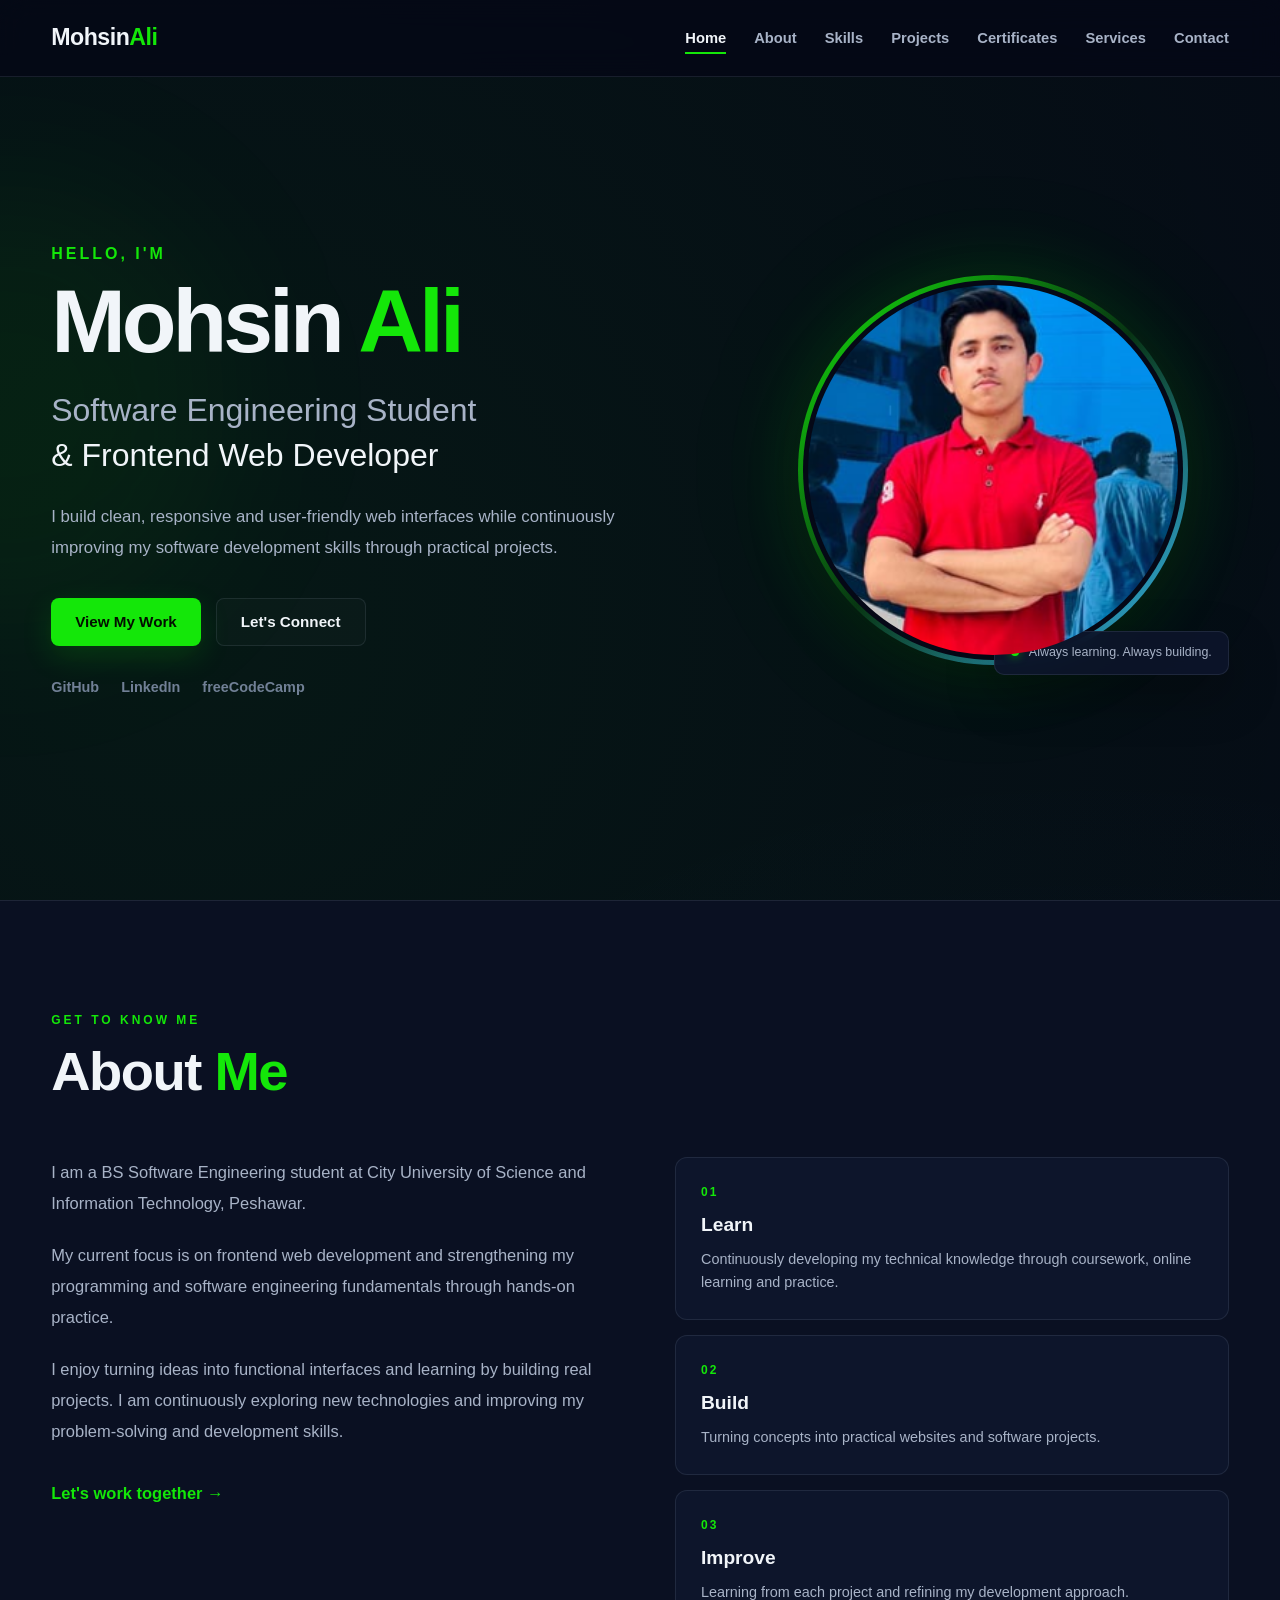
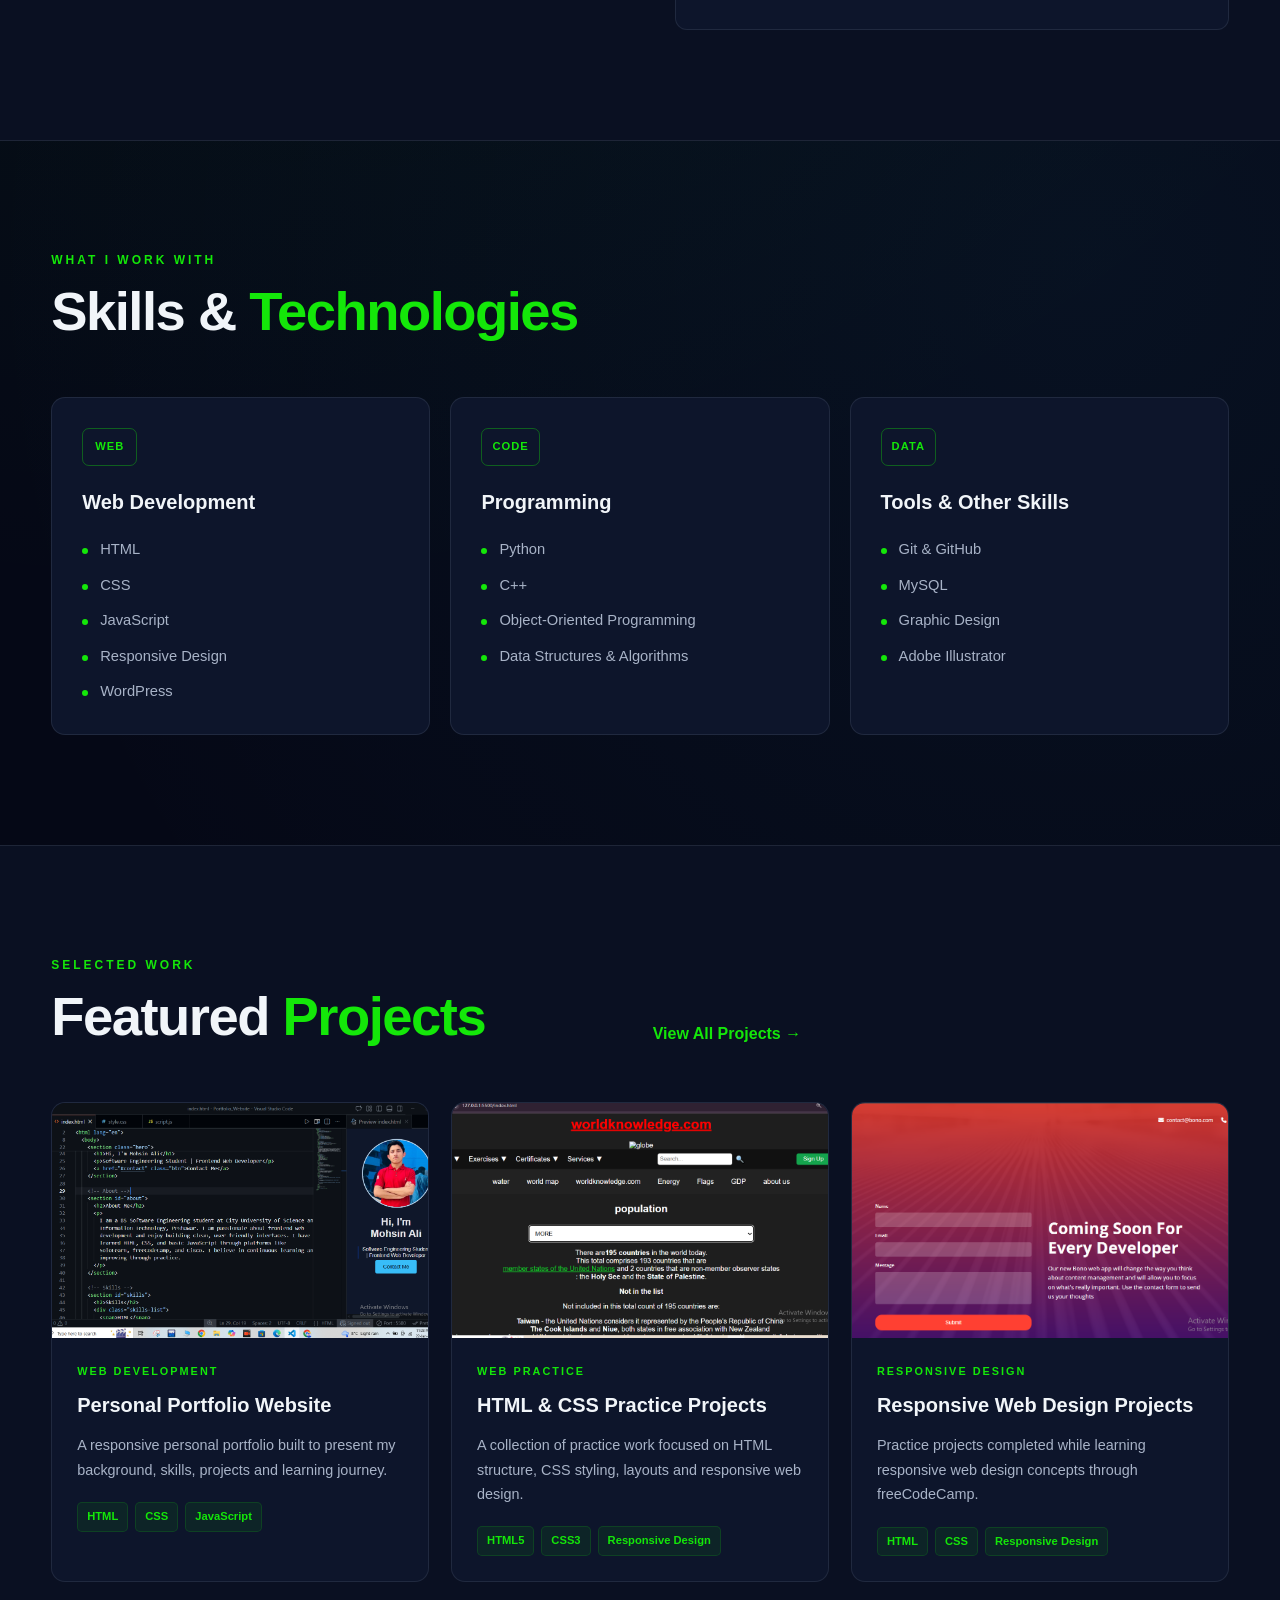
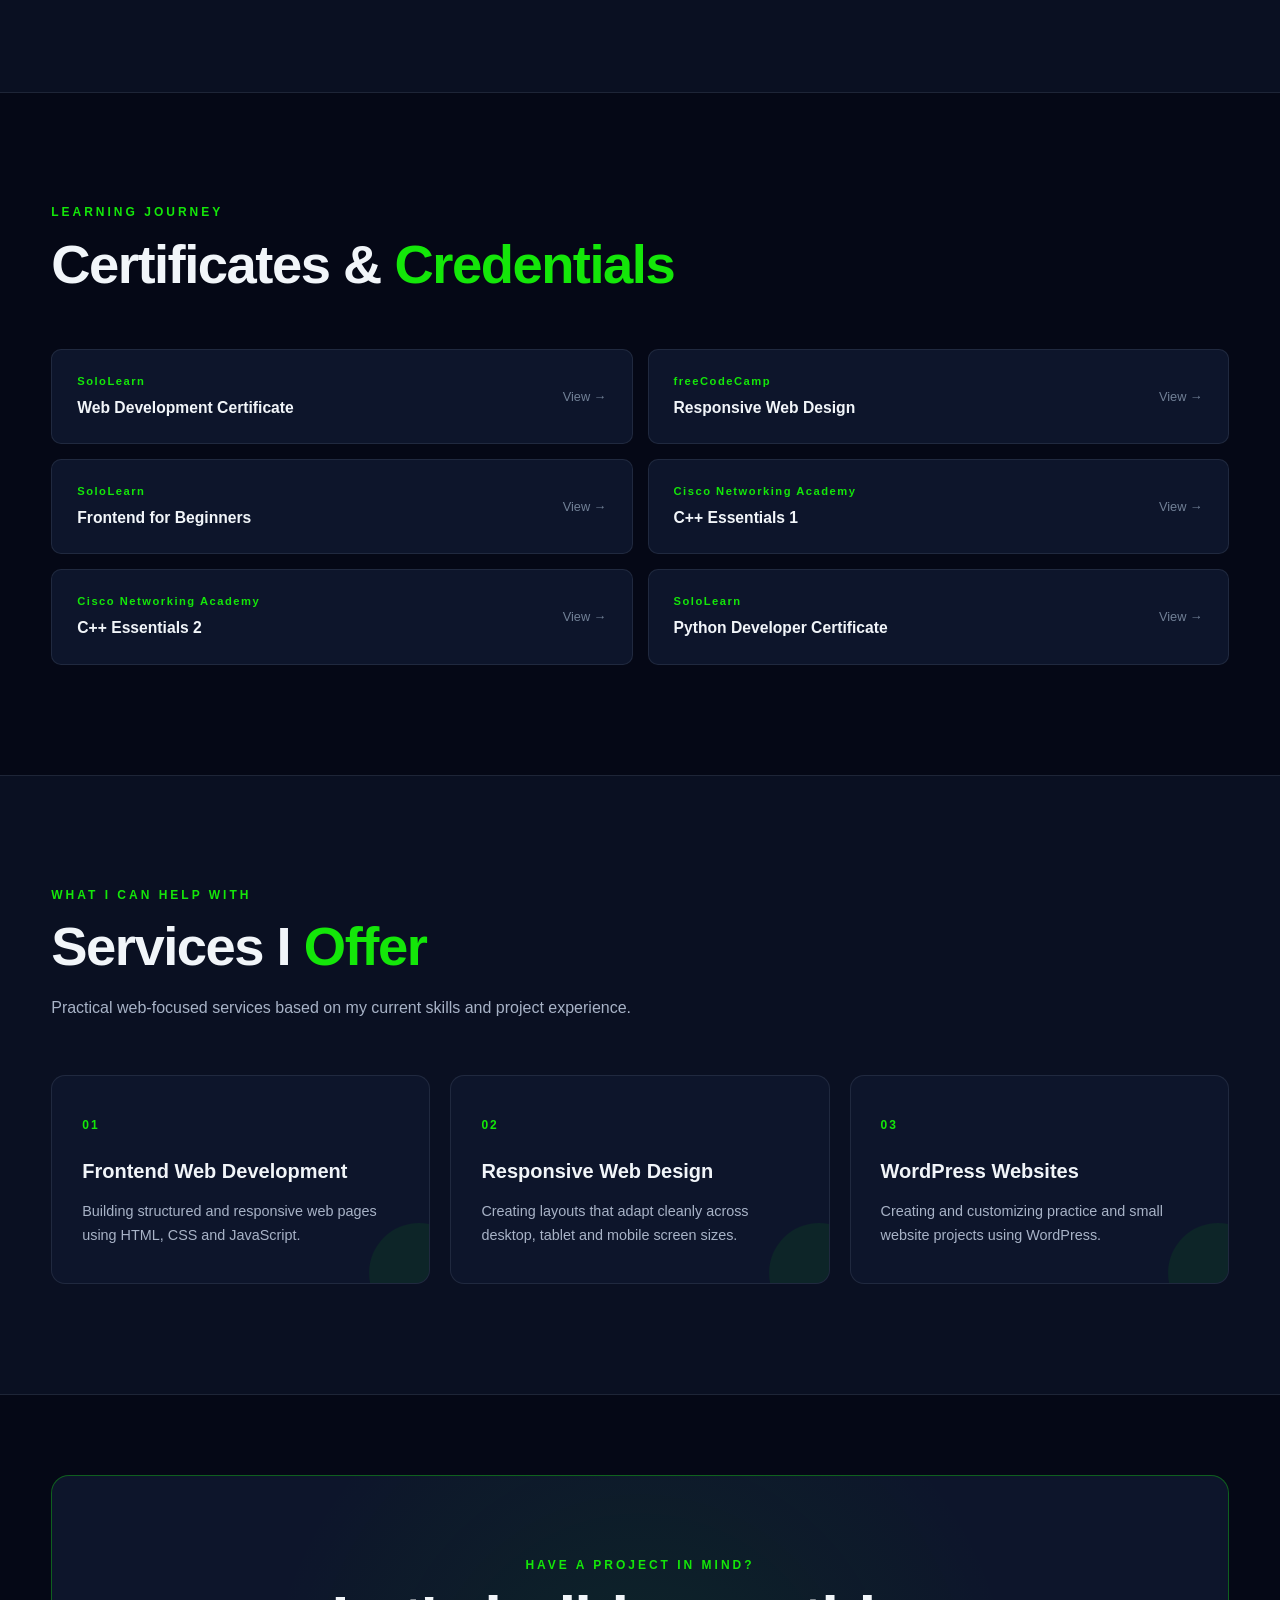
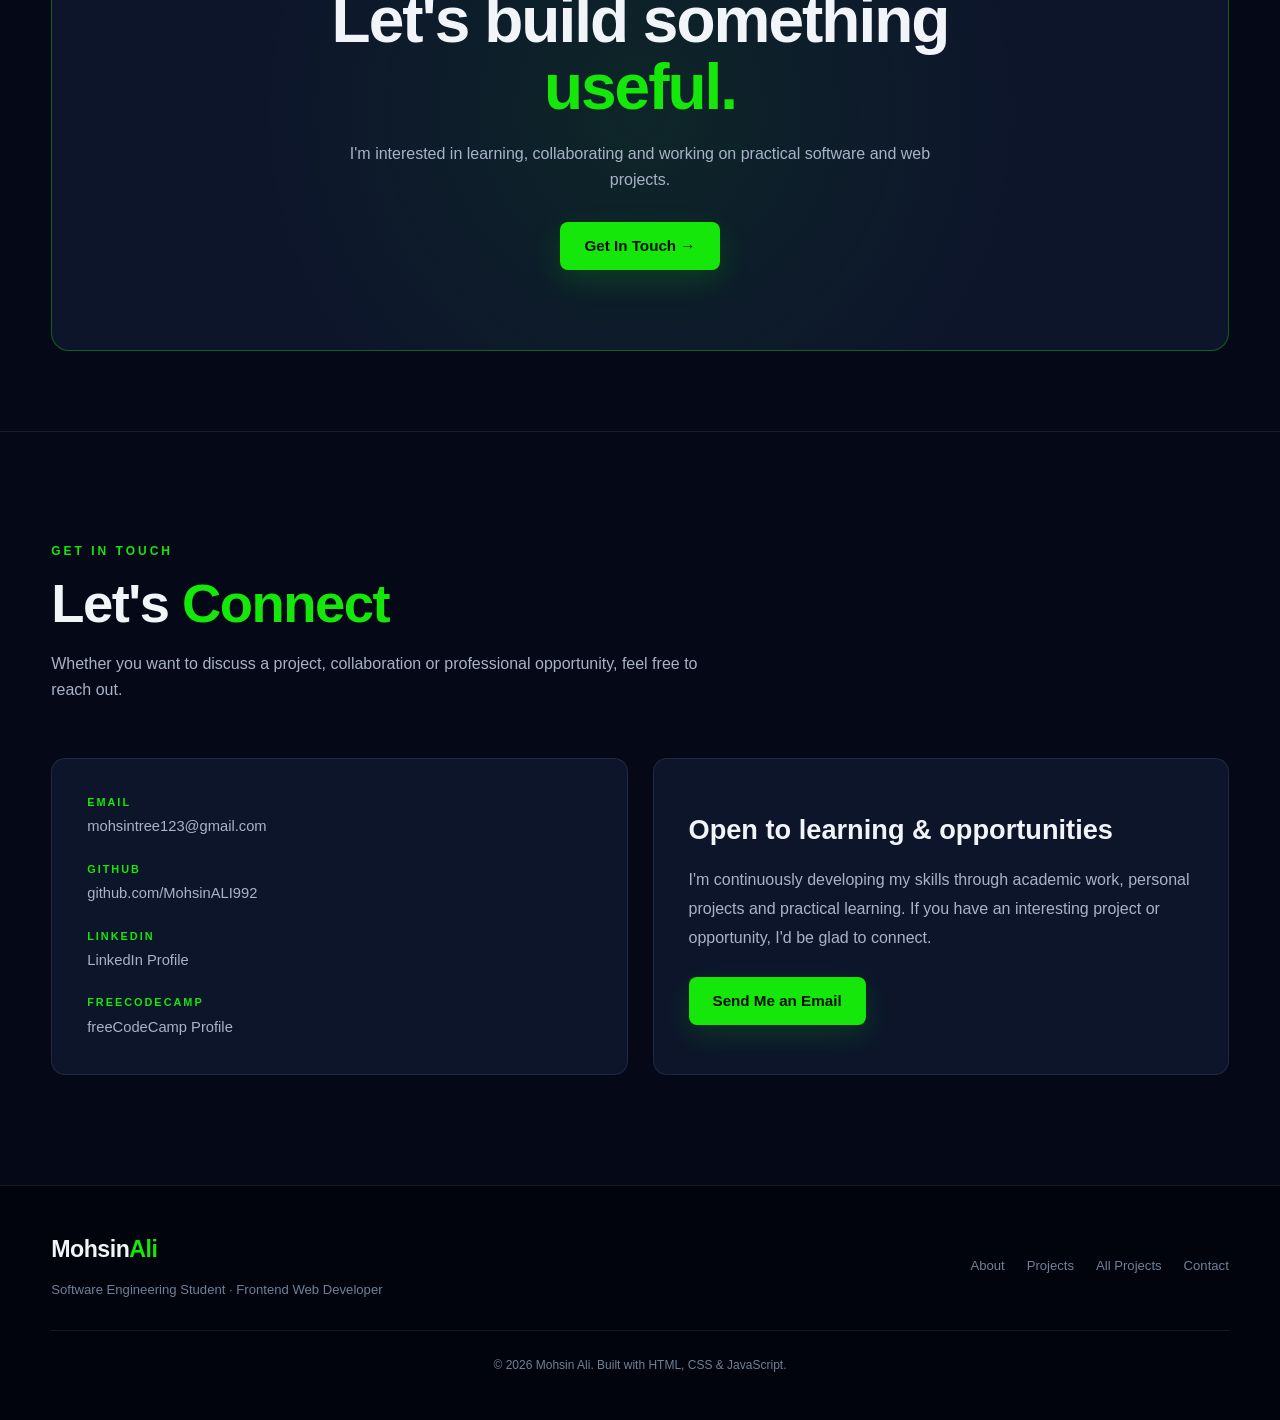
==== index.html @ eceb8b42 "Add initial portfolio website" ====
<!doctype html>
<html lang="en">
  <head>
    <meta charset="UTF-8" />

    <meta name="viewport" content="width=device-width, initial-scale=1.0" />

    <meta
      name="description"
      content="Mohsin Ali — Software Engineering student and frontend web developer building responsive and user-friendly web projects."
    />

    <meta name="author" content="Mohsin Ali" />

    <meta property="og:title" content="Mohsin Ali | Frontend Web Developer" />
    <meta
      property="og:description"
      content="Portfolio of Mohsin Ali, a Software Engineering student and frontend web developer."
    />
    <meta property="og:type" content="website" />

    <title>Mohsin Ali | Frontend Web Developer</title>

    <link rel="stylesheet" href="style.css" />
  </head>

  <body>
    <!-- ================= HEADER ================= -->
    <header class="header">
      <nav class="navbar container">
        <a href="#home" class="logo"> Mohsin<span>Ali</span> </a>

        <button
          class="menu-toggle"
          id="menu-toggle"
          aria-label="Open navigation menu"
          aria-expanded="false"
        >
          <span></span>
          <span></span>
          <span></span>
        </button>

        <ul class="nav-links" id="nav-links">
          <li>
            <a href="#home" class="nav-link active">Home</a>
          </li>

          <li>
            <a href="#about" class="nav-link">About</a>
          </li>

          <li>
            <a href="#skills" class="nav-link">Skills</a>
          </li>

          <li>
            <a href="#projects" class="nav-link">Projects</a>
          </li>

          <li>
            <a href="#certificates" class="nav-link">Certificates</a>
          </li>

          <li>
            <a href="#services" class="nav-link">Services</a>
          </li>

          <li>
            <a href="#contact" class="nav-link">Contact</a>
          </li>
        </ul>
      </nav>
    </header>

    <main>
      <!-- ================= HERO ================= -->
      <section class="hero" id="home">
        <div class="hero-content container">
          <div class="hero-text reveal">
            <p class="hero-intro">Hello, I'm</p>

            <h1>Mohsin <span>Ali</span></h1>

            <h2>
              Software Engineering Student
              <br />
              <span>& Frontend Web Developer</span>
            </h2>

            <p class="hero-description">
              I build clean, responsive and user-friendly web interfaces while
              continuously improving my software development skills through
              practical projects.
            </p>

            <div class="hero-buttons">
              <a href="#projects" class="btn btn-primary"> View My Work </a>

              <a href="#contact" class="btn btn-secondary"> Let's Connect </a>
            </div>

            <div class="hero-socials">
              <a
                href="https://github.com/MohsinALI992"
                target="_blank"
                rel="noopener noreferrer"
                aria-label="GitHub"
              >
                GitHub
              </a>

              <a
                href="https://www.linkedin.com/in/mohsin-ali-bsse992"
                target="_blank"
                rel="noopener noreferrer"
                aria-label="LinkedIn"
              >
                LinkedIn
              </a>

              <a
                href="https://www.freecodecamp.org/mohsin-ali_"
                target="_blank"
                rel="noopener noreferrer"
                aria-label="freeCodeCamp"
              >
                freeCodeCamp
              </a>
            </div>
          </div>

          <div class="hero-image reveal">
            <div class="image-glow"></div>

            <div class="image-wrapper">
              <img src="Mohsin1.PNG" alt="Mohsin Ali" />
            </div>

            <div class="hero-badge">
              <span class="status-dot"></span>
              Always learning. Always building.
            </div>
          </div>
        </div>
      </section>

      <!-- ================= ABOUT ================= -->
      <section class="section about" id="about">
        <div class="container">
          <div class="section-heading reveal">
            <p class="section-label">GET TO KNOW ME</p>

            <h2>About <span>Me</span></h2>
          </div>

          <div class="about-grid">
            <div class="about-text reveal">
              <p>
                I am a BS Software Engineering student at City University of
                Science and Information Technology, Peshawar.
              </p>

              <p>
                My current focus is on frontend web development and
                strengthening my programming and software engineering
                fundamentals through hands-on practice.
              </p>

              <p>
                I enjoy turning ideas into functional interfaces and learning by
                building real projects. I am continuously exploring new
                technologies and improving my problem-solving and development
                skills.
              </p>

              <a href="#contact" class="text-link"> Let's work together → </a>
            </div>

            <div class="about-highlights reveal">
              <div class="highlight-card">
                <span class="highlight-number">01</span>

                <h3>Learn</h3>

                <p>
                  Continuously developing my technical knowledge through
                  coursework, online learning and practice.
                </p>
              </div>

              <div class="highlight-card">
                <span class="highlight-number">02</span>

                <h3>Build</h3>

                <p>
                  Turning concepts into practical websites and software
                  projects.
                </p>
              </div>

              <div class="highlight-card">
                <span class="highlight-number">03</span>

                <h3>Improve</h3>

                <p>
                  Learning from each project and refining my development
                  approach.
                </p>
              </div>
            </div>
          </div>
        </div>
      </section>

      <!-- ================= SKILLS ================= -->
      <section class="section skills-section" id="skills">
        <div class="container">
          <div class="section-heading reveal">
            <p class="section-label">WHAT I WORK WITH</p>

            <h2>Skills & <span>Technologies</span></h2>
          </div>

          <div class="skills-grid">
            <div class="skill-category reveal">
              <div class="skill-icon">WEB</div>

              <h3>Web Development</h3>

              <ul>
                <li>HTML</li>
                <li>CSS</li>
                <li>JavaScript</li>
                <li>Responsive Design</li>
                <li>WordPress</li>
              </ul>
            </div>

            <div class="skill-category reveal">
              <div class="skill-icon">CODE</div>

              <h3>Programming</h3>

              <ul>
                <li>Python</li>
                <li>C++</li>
                <li>Object-Oriented Programming</li>
                <li>Data Structures & Algorithms</li>
              </ul>
            </div>

            <div class="skill-category reveal">
              <div class="skill-icon">DATA</div>

              <h3>Tools & Other Skills</h3>

              <ul>
                <li>Git & GitHub</li>
                <li>MySQL</li>
                <li>Graphic Design</li>
                <li>Adobe Illustrator</li>
              </ul>
            </div>
          </div>
        </div>
      </section>

      <!-- ================= FEATURED PROJECTS ================= -->
      <section class="section projects-section" id="projects">
        <div class="container">
          <div class="section-heading section-heading-row reveal">
            <div>
              <p class="section-label">SELECTED WORK</p>

              <h2>Featured <span>Projects</span></h2>
            </div>

            <a href="projects.html" class="text-link"> View All Projects → </a>
          </div>

          <div class="projects-grid">
            <!-- Project 1 -->
            <article class="project-card reveal">
              <div class="project-image">
                <img src="l.PNG" alt="Personal portfolio website project" />

                <div class="project-overlay">
                  <a
                    href="https://github.com/MohsinALI992"
                    target="_blank"
                    rel="noopener noreferrer"
                  >
                    GitHub →
                  </a>
                </div>
              </div>

              <div class="project-content">
                <p class="project-type">WEB DEVELOPMENT</p>

                <h3>Personal Portfolio Website</h3>

                <p>
                  A responsive personal portfolio built to present my
                  background, skills, projects and learning journey.
                </p>

                <div class="project-tags">
                  <span>HTML</span>
                  <span>CSS</span>
                  <span>JavaScript</span>
                </div>
              </div>
            </article>

            <!-- Project 2 -->
            <article class="project-card reveal">
              <div class="project-image">
                <img src="23.PNG" alt="HTML and CSS practice projects" />

                <div class="project-overlay">
                  <a
                    href="https://github.com/MohsinALI992"
                    target="_blank"
                    rel="noopener noreferrer"
                  >
                    GitHub →
                  </a>
                </div>
              </div>

              <div class="project-content">
                <p class="project-type">WEB PRACTICE</p>

                <h3>HTML & CSS Practice Projects</h3>

                <p>
                  A collection of practice work focused on HTML structure, CSS
                  styling, layouts and responsive web design.
                </p>

                <div class="project-tags">
                  <span>HTML5</span>
                  <span>CSS3</span>
                  <span>Responsive Design</span>
                </div>
              </div>
            </article>

            <!-- Project 3 -->
            <article class="project-card reveal">
              <div class="project-image">
                <img
                  src="b.PNG"
                  alt="freeCodeCamp responsive web design projects"
                />

                <div class="project-overlay">
                  <a
                    href="https://www.freecodecamp.org/mohsin-ali_"
                    target="_blank"
                    rel="noopener noreferrer"
                  >
                    View Work →
                  </a>
                </div>
              </div>

              <div class="project-content">
                <p class="project-type">RESPONSIVE DESIGN</p>

                <h3>Responsive Web Design Projects</h3>

                <p>
                  Practice projects completed while learning responsive web
                  design concepts through freeCodeCamp.
                </p>

                <div class="project-tags">
                  <span>HTML</span>
                  <span>CSS</span>
                  <span>Responsive Design</span>
                </div>
              </div>
            </article>
          </div>
        </div>
      </section>

      <!-- ================= CERTIFICATES ================= -->
      <section class="section certificates-section" id="certificates">
        <div class="container">
          <div class="section-heading reveal">
            <p class="section-label">LEARNING JOURNEY</p>

            <h2>Certificates & <span>Credentials</span></h2>
          </div>

          <div class="certificates-list">
            <a
              href="https://www.sololearn.com/en/certificates/CC-GUPILFRX"
              target="_blank"
              rel="noopener noreferrer"
              class="certificate-item reveal"
            >
              <div>
                <p class="certificate-provider">SoloLearn</p>
                <h3>Web Development Certificate</h3>
              </div>

              <span>View →</span>
            </a>

            <a
              href="https://www.freecodecamp.org/mohsin-ali_"
              target="_blank"
              rel="noopener noreferrer"
              class="certificate-item reveal"
            >
              <div>
                <p class="certificate-provider">freeCodeCamp</p>
                <h3>Responsive Web Design</h3>
              </div>

              <span>View →</span>
            </a>

            <a
              href="https://www.sololearn.com/en/certificates/CC-XNM1MR4G"
              target="_blank"
              rel="noopener noreferrer"
              class="certificate-item reveal"
            >
              <div>
                <p class="certificate-provider">SoloLearn</p>
                <h3>Frontend for Beginners</h3>
              </div>

              <span>View →</span>
            </a>

            <a
              href="https://www.credly.com/badges/0090bda0-0264-4a94-aeba-3207eb469e1b/linked_in_profile"
              target="_blank"
              rel="noopener noreferrer"
              class="certificate-item reveal"
            >
              <div>
                <p class="certificate-provider">Cisco Networking Academy</p>
                <h3>C++ Essentials 1</h3>
              </div>

              <span>View →</span>
            </a>

            <a
              href="https://www.credly.com/badges/57dc4c00-6bf9-4573-889b-03a4f4737413/linked_in_profile"
              target="_blank"
              rel="noopener noreferrer"
              class="certificate-item reveal"
            >
              <div>
                <p class="certificate-provider">Cisco Networking Academy</p>
                <h3>C++ Essentials 2</h3>
              </div>

              <span>View →</span>
            </a>

            <a
              href="https://www.sololearn.com/certificates/CC-1NZSXS5G"
              target="_blank"
              rel="noopener noreferrer"
              class="certificate-item reveal"
            >
              <div>
                <p class="certificate-provider">SoloLearn</p>
                <h3>Python Developer Certificate</h3>
              </div>

              <span>View →</span>
            </a>
          </div>
        </div>
      </section>

      <!-- ================= SERVICES ================= -->
      <section class="section services-section" id="services">
        <div class="container">
          <div class="section-heading reveal">
            <p class="section-label">WHAT I CAN HELP WITH</p>

            <h2>Services I <span>Offer</span></h2>

            <p class="section-subtitle">
              Practical web-focused services based on my current skills and
              project experience.
            </p>
          </div>

          <div class="services-grid">
            <div class="service-card reveal">
              <span class="service-number">01</span>

              <h3>Frontend Web Development</h3>

              <p>
                Building structured and responsive web pages using HTML, CSS and
                JavaScript.
              </p>
            </div>

            <div class="service-card reveal">
              <span class="service-number">02</span>

              <h3>Responsive Web Design</h3>

              <p>
                Creating layouts that adapt cleanly across desktop, tablet and
                mobile screen sizes.
              </p>
            </div>

            <div class="service-card reveal">
              <span class="service-number">03</span>

              <h3>WordPress Websites</h3>

              <p>
                Creating and customizing practice and small website projects
                using WordPress.
              </p>
            </div>
          </div>
        </div>
      </section>

      <!-- ================= CTA ================= -->
      <section class="cta-section">
        <div class="container">
          <div class="cta-box reveal">
            <p class="section-label">HAVE A PROJECT IN MIND?</p>

            <h2>
              Let's build something
              <span>useful.</span>
            </h2>

            <p>
              I'm interested in learning, collaborating and working on practical
              software and web projects.
            </p>

            <a href="#contact" class="btn btn-primary"> Get In Touch → </a>
          </div>
        </div>
      </section>

      <!-- ================= CONTACT ================= -->
      <section class="section contact-section" id="contact">
        <div class="container">
          <div class="section-heading reveal">
            <p class="section-label">GET IN TOUCH</p>

            <h2>Let's <span>Connect</span></h2>

            <p class="section-subtitle">
              Whether you want to discuss a project, collaboration or
              professional opportunity, feel free to reach out.
            </p>
          </div>

          <div class="contact-grid">
            <div class="contact-info reveal">
              <div class="contact-item">
                <span class="contact-label">EMAIL</span>

                <a href="mailto:mohsintree123@gmail.com">
                  mohsintree123@gmail.com
                </a>
              </div>

              <div class="contact-item">
                <span class="contact-label">GITHUB</span>

                <a
                  href="https://github.com/MohsinALI992"
                  target="_blank"
                  rel="noopener noreferrer"
                >
                  github.com/MohsinALI992
                </a>
              </div>

              <div class="contact-item">
                <span class="contact-label">LINKEDIN</span>

                <a
                  href="https://www.linkedin.com/in/mohsin-ali-bsse992"
                  target="_blank"
                  rel="noopener noreferrer"
                >
                  LinkedIn Profile
                </a>
              </div>

              <div class="contact-item">
                <span class="contact-label">FREECODECAMP</span>

                <a
                  href="https://www.freecodecamp.org/mohsin-ali_"
                  target="_blank"
                  rel="noopener noreferrer"
                >
                  freeCodeCamp Profile
                </a>
              </div>
            </div>

            <div class="contact-message reveal">
              <h3>Open to learning & opportunities</h3>

              <p>
                I'm continuously developing my skills through academic work,
                personal projects and practical learning. If you have an
                interesting project or opportunity, I'd be glad to connect.
              </p>

              <a
                href="https://mail.google.com/mail/?view=cm&fs=1&to=mohsintree123@gmail.com"
                target="_blank"
                rel="noopener noreferrer"
                class="btn btn-primary"
              >
                Send Me an Email
              </a>
            </div>
          </div>
        </div>
      </section>
    </main>

    <!-- ================= FOOTER ================= -->
    <footer class="footer">
      <div class="container footer-content">
        <div>
          <a href="#home" class="logo"> Mohsin<span>Ali</span> </a>

          <p>Software Engineering Student · Frontend Web Developer</p>
        </div>

        <div class="footer-links">
          <a href="#about">About</a>
          <a href="#projects">Projects</a>
          <a href="projects.html">All Projects</a>
          <a href="#contact">Contact</a>
        </div>

        <p class="copyright">
          © 2026 Mohsin Ali. Built with HTML, CSS & JavaScript.
        </p>
      </div>
    </footer>

    <script src="script.js"></script>
  </body>
</html>
---- style.css ----
/* =========================================================
   MOHSIN ALI PORTFOLIO
   Main Stylesheet
   ========================================================= */


/* =========================================================
   1. ROOT VARIABLES
   ========================================================= */

:root {
  --bg-main: #050816;
  --bg-secondary: #0a1022;
  --bg-card: #0d152b;
  --bg-card-light: #111c36;

  --text-main: #f1f5f9;
  --text-secondary: #a8b3c7;
  --text-muted: #718096;

  --accent: #14e709;
  --accent-light: #5cff52;
  --accent-dark: #0ca604;

  --blue: #38bdf8;

  --border: rgba(148, 163, 184, 0.14);
  --border-accent: rgba(20, 231, 9, 0.35);

  --shadow: 0 20px 50px rgba(0, 0, 0, 0.3);
  --shadow-accent: 0 15px 45px rgba(20, 231, 9, 0.12);

  --max-width: 1180px;

  --transition: 0.3s ease;
}


/* =========================================================
   2. RESET
   ========================================================= */

* {
  margin: 0;
  padding: 0;
  box-sizing: border-box;
}


html {
  scroll-behavior: smooth;
  scroll-padding-top: 90px;
}


body {
  font-family: Arial, Helvetica, sans-serif;
  background:
    radial-gradient(
      circle at 15% 10%,
      rgba(20, 231, 9, 0.07),
      transparent 28%
    ),
    radial-gradient(
      circle at 85% 30%,
      rgba(56, 189, 248, 0.05),
      transparent 25%
    ),
    var(--bg-main);

  color: var(--text-main);
  line-height: 1.6;
  overflow-x: hidden;
}


img {
  max-width: 100%;
  display: block;
}


a {
  color: inherit;
  text-decoration: none;
}


ul {
  list-style: none;
}


button {
  font: inherit;
}


/* =========================================================
   3. REUSABLE CONTAINER
   ========================================================= */

.container {
  width: min(92%, var(--max-width));
  margin-inline: auto;
}


/* =========================================================
   4. HEADER / NAVBAR
   ========================================================= */

.header {
  position: fixed;
  top: 0;
  left: 0;
  width: 100%;
  z-index: 1000;

  background: rgba(5, 8, 22, 0.82);
  backdrop-filter: blur(15px);

  border-bottom: 1px solid var(--border);
}


.navbar {
  min-height: 76px;

  display: flex;
  align-items: center;
  justify-content: space-between;
}


.logo {
  font-size: 1.45rem;
  font-weight: 800;
  letter-spacing: -0.5px;
}


.logo span {
  color: var(--accent);
}


.nav-links {
  display: flex;
  align-items: center;
  gap: 28px;
}


.nav-link {
  position: relative;

  color: var(--text-secondary);
  font-size: 0.92rem;
  font-weight: 600;

  transition: color var(--transition);
}


.nav-link::after {
  content: "";

  position: absolute;
  left: 0;
  bottom: -8px;

  width: 0;
  height: 2px;

  background: var(--accent);

  transition: width var(--transition);
}


.nav-link:hover,
.nav-link.active {
  color: var(--text-main);
}


.nav-link:hover::after,
.nav-link.active::after {
  width: 100%;
}


/* Mobile menu button */

.menu-toggle {
  display: none;

  width: 42px;
  height: 42px;

  background: transparent;
  border: 1px solid var(--border);
  border-radius: 8px;

  cursor: pointer;

  flex-direction: column;
  justify-content: center;
  align-items: center;
  gap: 5px;
}


.menu-toggle span {
  display: block;

  width: 20px;
  height: 2px;

  background: var(--text-main);

  transition: var(--transition);
}


/* =========================================================
   5. HERO
   ========================================================= */

.hero {
  min-height: 100vh;

  display: flex;
  align-items: center;

  padding: 130px 0 90px;

  position: relative;
}


.hero::before {
  content: "";

  position: absolute;

  width: 450px;
  height: 450px;

  left: -220px;
  top: 20%;

  background: rgba(20, 231, 9, 0.06);

  filter: blur(80px);

  border-radius: 50%;

  pointer-events: none;
}


.hero-content {
  display: grid;

  grid-template-columns: 1.15fr 0.85fr;

  align-items: center;

  gap: 70px;
}


.hero-intro {
  color: var(--accent);

  font-size: 1rem;
  font-weight: 700;

  text-transform: uppercase;

  letter-spacing: 3px;

  margin-bottom: 12px;
}


.hero h1 {
  font-size: clamp(3.2rem, 7vw, 6rem);

  line-height: 0.95;

  letter-spacing: -4px;

  margin-bottom: 24px;
}


.hero h1 span {
  color: var(--accent);
}


.hero h2 {
  font-size: clamp(1.3rem, 2.5vw, 2rem);

  line-height: 1.4;

  color: var(--text-secondary);

  font-weight: 500;

  margin-bottom: 25px;
}


.hero h2 span {
  color: var(--text-main);
}


.hero-description {
  max-width: 620px;

  color: var(--text-secondary);

  font-size: 1.05rem;

  line-height: 1.8;

  margin-bottom: 35px;
}


/* Hero buttons */

.hero-buttons {
  display: flex;

  gap: 15px;

  flex-wrap: wrap;

  margin-bottom: 30px;
}


.btn {
  display: inline-flex;

  align-items: center;
  justify-content: center;

  min-height: 48px;

  padding: 0 24px;

  border-radius: 8px;

  font-size: 0.95rem;

  font-weight: 700;

  transition:
    transform var(--transition),
    background var(--transition),
    border-color var(--transition),
    color var(--transition),
    box-shadow var(--transition);
}


.btn:hover {
  transform: translateY(-3px);
}


.btn-primary {
  background: var(--accent);

  color: #031000;

  box-shadow: 0 10px 30px rgba(20, 231, 9, 0.16);
}


.btn-primary:hover {
  background: var(--accent-light);

  box-shadow: 0 15px 40px rgba(20, 231, 9, 0.25);
}


.btn-secondary {
  border: 1px solid var(--border);

  color: var(--text-main);

  background: rgba(255, 255, 255, 0.02);
}


.btn-secondary:hover {
  border-color: var(--border-accent);

  color: var(--accent);
}


/* Hero social links */

.hero-socials {
  display: flex;

  gap: 22px;

  flex-wrap: wrap;
}


.hero-socials a {
  color: var(--text-muted);

  font-size: 0.9rem;
  font-weight: 600;

  transition: color var(--transition);
}


.hero-socials a:hover {
  color: var(--accent);
}


/* Hero image */

.hero-image {
  position: relative;

  display: flex;

  align-items: center;
  justify-content: center;

  min-height: 500px;
}


.image-wrapper {
  position: relative;

  width: min(390px, 80vw);
  aspect-ratio: 1;

  border-radius: 50%;

  padding: 10px;

  background:
    linear-gradient(
      135deg,
      var(--accent),
      rgba(20, 231, 9, 0.15),
      var(--blue)
    );

  box-shadow:
    0 0 80px rgba(20, 231, 9, 0.12),
    var(--shadow);
}


.image-wrapper::before {
  content: "";

  position: absolute;

  inset: 5px;

  border-radius: 50%;

  background: var(--bg-main);

  z-index: 0;
}


.image-wrapper img {
  position: relative;

  z-index: 1;

  width: 100%;
  height: 100%;

  object-fit: cover;

  border-radius: 50%;
}


.image-glow {
  position: absolute;

  width: 340px;
  height: 340px;

  border-radius: 50%;

  background: rgba(20, 231, 9, 0.1);

  filter: blur(70px);

  z-index: -1;
}


.hero-badge {
  position: absolute;

  right: 0;
  bottom: 45px;

  padding: 11px 16px;

  background: rgba(13, 21, 43, 0.9);

  border: 1px solid var(--border);

  border-radius: 10px;

  color: var(--text-secondary);

  font-size: 0.78rem;

  backdrop-filter: blur(10px);

  box-shadow: var(--shadow);
}


.status-dot {
  display: inline-block;

  width: 8px;
  height: 8px;

  margin-right: 7px;

  background: var(--accent);

  border-radius: 50%;

  box-shadow: 0 0 10px rgba(20, 231, 9, 0.7);
}


/* =========================================================
   6. GENERAL SECTIONS
   ========================================================= */

.section {
  padding: 110px 0;
}


.section-heading {
  max-width: 750px;

  margin-bottom: 55px;
}


.section-heading-row {
  display: flex;

  align-items: end;

  justify-content: space-between;

  gap: 30px;
}


.section-label {
  color: var(--accent);

  font-size: 0.75rem;

  font-weight: 800;

  letter-spacing: 3px;

  margin-bottom: 12px;
}


.section-heading h2 {
  font-size: clamp(2.2rem, 5vw, 3.4rem);

  line-height: 1.1;

  letter-spacing: -1.5px;
}


.section-heading h2 span {
  color: var(--accent);
}


.section-subtitle {
  color: var(--text-secondary);

  margin-top: 18px;

  max-width: 650px;
}


/* =========================================================
   7. ABOUT
   ========================================================= */

.about {
  background: var(--bg-secondary);

  border-top: 1px solid var(--border);
  border-bottom: 1px solid var(--border);
}


.about-grid {
  display: grid;

  grid-template-columns: 1fr 1fr;

  gap: 70px;

  align-items: start;
}


.about-text {
  color: var(--text-secondary);

  font-size: 1.03rem;

  line-height: 1.9;
}


.about-text p {
  margin-bottom: 20px;
}


.text-link {
  display: inline-block;

  color: var(--accent);

  font-weight: 700;

  margin-top: 10px;

  transition:
    color var(--transition),
    transform var(--transition);
}


.text-link:hover {
  color: var(--accent-light);

  transform: translateX(5px);
}


.about-highlights {
  display: grid;

  grid-template-columns: 1fr;

  gap: 15px;
}


.highlight-card {
  padding: 25px;

  background: var(--bg-card);

  border: 1px solid var(--border);

  border-radius: 12px;

  transition:
    transform var(--transition),
    border-color var(--transition),
    box-shadow var(--transition);
}


.highlight-card:hover {
  transform: translateY(-5px);

  border-color: var(--border-accent);

  box-shadow: var(--shadow-accent);
}


.highlight-number {
  display: block;

  color: var(--accent);

  font-size: 0.75rem;

  font-weight: 800;

  letter-spacing: 2px;

  margin-bottom: 8px;
}


.highlight-card h3 {
  font-size: 1.2rem;

  margin-bottom: 7px;
}


.highlight-card p {
  color: var(--text-secondary);

  font-size: 0.9rem;
}


/* =========================================================
   8. SKILLS
   ========================================================= */

.skills-grid {
  display: grid;

  grid-template-columns: repeat(3, 1fr);

  gap: 20px;
}


.skill-category {
  padding: 30px;

  background: var(--bg-card);

  border: 1px solid var(--border);

  border-radius: 14px;

  transition:
    transform var(--transition),
    border-color var(--transition),
    box-shadow var(--transition);
}


.skill-category:hover {
  transform: translateY(-7px);

  border-color: var(--border-accent);

  box-shadow: var(--shadow-accent);
}


.skill-icon {
  display: inline-flex;

  align-items: center;
  justify-content: center;

  min-width: 55px;
  height: 38px;

  padding: 0 10px;

  border: 1px solid var(--border-accent);

  border-radius: 7px;

  color: var(--accent);

  font-size: 0.7rem;

  font-weight: 800;

  letter-spacing: 1px;

  margin-bottom: 20px;
}


.skill-category h3 {
  font-size: 1.25rem;

  margin-bottom: 20px;
}


.skill-category ul {
  display: flex;

  flex-direction: column;

  gap: 12px;
}


.skill-category li {
  color: var(--text-secondary);

  font-size: 0.92rem;

  padding-left: 18px;

  position: relative;
}


.skill-category li::before {
  content: "";

  position: absolute;

  left: 0;
  top: 10px;

  width: 6px;
  height: 6px;

  background: var(--accent);

  border-radius: 50%;
}


/* =========================================================
   9. PROJECTS
   ========================================================= */

.projects-section {
  background: var(--bg-secondary);

  border-top: 1px solid var(--border);
  border-bottom: 1px solid var(--border);
}


.projects-grid {
  display: grid;

  grid-template-columns: repeat(3, 1fr);

  gap: 22px;
}


.project-card {
  overflow: hidden;

  background: var(--bg-card);

  border: 1px solid var(--border);

  border-radius: 14px;

  transition:
    transform var(--transition),
    border-color var(--transition),
    box-shadow var(--transition);
}


.project-card:hover {
  transform: translateY(-8px);

  border-color: var(--border-accent);

  box-shadow: var(--shadow-accent);
}


.project-image {
  position: relative;

  overflow: hidden;

  aspect-ratio: 16 / 10;

  background: var(--bg-card-light);
}


.project-image img {
  width: 100%;
  height: 100%;

  object-fit: cover;

  transition: transform 0.5s ease;
}


.project-card:hover .project-image img {
  transform: scale(1.05);
}


.project-overlay {
  position: absolute;

  inset: 0;

  display: flex;

  align-items: center;
  justify-content: center;

  background: rgba(5, 8, 22, 0.75);

  opacity: 0;

  transition: opacity var(--transition);
}


.project-card:hover .project-overlay {
  opacity: 1;
}


.project-overlay a {
  padding: 10px 17px;

  border: 1px solid var(--accent);

  border-radius: 7px;

  color: var(--accent);

  font-size: 0.85rem;

  font-weight: 700;
}


.project-content {
  padding: 25px;
}


.project-type {
  color: var(--accent);

  font-size: 0.68rem;

  font-weight: 800;

  letter-spacing: 2px;

  margin-bottom: 9px;
}


.project-content h3 {
  font-size: 1.25rem;

  margin-bottom: 12px;
}


.project-content > p:not(.project-type) {
  color: var(--text-secondary);

  font-size: 0.9rem;

  line-height: 1.7;

  margin-bottom: 20px;
}


.project-tags {
  display: flex;

  flex-wrap: wrap;

  gap: 7px;
}


.project-tags span {
  padding: 5px 9px;

  background: rgba(20, 231, 9, 0.07);

  border: 1px solid rgba(20, 231, 9, 0.15);

  border-radius: 5px;

  color: var(--accent);

  font-size: 0.7rem;

  font-weight: 700;
}


/* =========================================================
   10. CERTIFICATES
   ========================================================= */

.certificates-list {
  display: grid;

  grid-template-columns: repeat(2, 1fr);

  gap: 15px;
}


.certificate-item {
  display: flex;

  align-items: center;

  justify-content: space-between;

  gap: 20px;

  padding: 23px 25px;

  background: var(--bg-card);

  border: 1px solid var(--border);

  border-radius: 10px;

  transition:
    transform var(--transition),
    border-color var(--transition),
    background var(--transition);
}


.certificate-item:hover {
  transform: translateX(5px);

  border-color: var(--border-accent);

  background: var(--bg-card-light);
}


.certificate-provider {
  color: var(--accent);

  font-size: 0.7rem;

  font-weight: 800;

  letter-spacing: 1.5px;

  margin-bottom: 4px;
}


.certificate-item h3 {
  font-size: 0.98rem;
}


.certificate-item > span {
  color: var(--text-muted);

  font-size: 0.8rem;

  white-space: nowrap;

  transition: color var(--transition);
}


.certificate-item:hover > span {
  color: var(--accent);
}


/* =========================================================
   11. SERVICES
   ========================================================= */

.services-section {
  background: var(--bg-secondary);

  border-top: 1px solid var(--border);
  border-bottom: 1px solid var(--border);
}


.services-grid {
  display: grid;

  grid-template-columns: repeat(3, 1fr);

  gap: 20px;
}


.service-card {
  position: relative;

  padding: 35px 30px;

  background: var(--bg-card);

  border: 1px solid var(--border);

  border-radius: 14px;

  overflow: hidden;

  transition:
    transform var(--transition),
    border-color var(--transition),
    box-shadow var(--transition);
}


.service-card::after {
  content: "";

  position: absolute;

  width: 100px;
  height: 100px;

  right: -40px;
  bottom: -40px;

  border-radius: 50%;

  background: rgba(20, 231, 9, 0.07);

  transition: transform 0.4s ease;
}


.service-card:hover {
  transform: translateY(-7px);

  border-color: var(--border-accent);

  box-shadow: var(--shadow-accent);
}


.service-card:hover::after {
  transform: scale(2);
}


.service-number {
  color: var(--accent);

  font-size: 0.75rem;

  font-weight: 800;

  letter-spacing: 2px;
}


.service-card h3 {
  font-size: 1.25rem;

  margin: 18px 0 12px;
}


.service-card p {
  position: relative;

  z-index: 1;

  color: var(--text-secondary);

  font-size: 0.9rem;

  line-height: 1.7;
}


/* =========================================================
   12. CTA
   ========================================================= */

.cta-section {
  padding: 80px 0;
}


.cta-box {
  position: relative;

  padding: 80px 40px;

  text-align: center;

  background:
    radial-gradient(
      circle at center,
      rgba(20, 231, 9, 0.08),
      transparent 60%
    ),
    var(--bg-card);

  border: 1px solid var(--border-accent);

  border-radius: 18px;

  overflow: hidden;
}


.cta-box h2 {
  max-width: 750px;

  margin: 0 auto 20px;

  font-size: clamp(2.3rem, 5vw, 4rem);

  line-height: 1.05;

  letter-spacing: -2px;
}


.cta-box h2 span {
  color: var(--accent);
}


.cta-box > p:not(.section-label) {
  max-width: 620px;

  margin: 0 auto 30px;

  color: var(--text-secondary);
}


/* =========================================================
   13. CONTACT
   ========================================================= */

.contact-section {
  border-top: 1px solid var(--border);
}


.contact-grid {
  display: grid;

  grid-template-columns: 1fr 1fr;

  gap: 25px;
}


.contact-info,
.contact-message {
  padding: 35px;

  background: var(--bg-card);

  border: 1px solid var(--border);

  border-radius: 14px;
}


.contact-info {
  display: grid;

  gap: 22px;
}


.contact-item {
  display: flex;

  flex-direction: column;

  gap: 4px;
}


.contact-label {
  color: var(--accent);

  font-size: 0.68rem;

  font-weight: 800;

  letter-spacing: 2px;
}


.contact-item a {
  color: var(--text-secondary);

  font-size: 0.92rem;

  word-break: break-word;

  transition: color var(--transition);
}


.contact-item a:hover {
  color: var(--accent);
}


.contact-message {
  display: flex;

  flex-direction: column;

  justify-content: center;

  align-items: flex-start;
}


.contact-message h3 {
  font-size: 1.7rem;

  margin-bottom: 15px;
}


.contact-message p {
  color: var(--text-secondary);

  line-height: 1.8;

  margin-bottom: 25px;
}


/* =========================================================
   14. FOOTER
   ========================================================= */

.footer {
  padding: 45px 0;

  background: #02040d;

  border-top: 1px solid var(--border);
}


.footer-content {
  display: grid;

  grid-template-columns: 1.2fr 1fr;

  gap: 30px;
}


.footer-content > div:first-child p {
  color: var(--text-muted);

  font-size: 0.82rem;

  margin-top: 10px;
}


.footer-links {
  display: flex;

  justify-content: flex-end;

  align-items: center;

  gap: 22px;

  flex-wrap: wrap;
}


.footer-links a {
  color: var(--text-muted);

  font-size: 0.82rem;

  transition: color var(--transition);
}


.footer-links a:hover {
  color: var(--accent);
}


.copyright {
  grid-column: 1 / -1;

  padding-top: 25px;

  border-top: 1px solid var(--border);

  color: var(--text-muted);

  font-size: 0.75rem;

  text-align: center;
}


/* =========================================================
   15. SCROLL REVEAL ANIMATION
   ========================================================= */

.reveal {
  opacity: 0;

  transform: translateY(25px);

  transition:
    opacity 0.7s ease,
    transform 0.7s ease;
}


.reveal.visible {
  opacity: 1;

  transform: translateY(0);
}


/* =========================================================
   16. SELECTION
   ========================================================= */

::selection {
  background: var(--accent);

  color: #031000;
}


/* =========================================================
   17. SCROLLBAR
   ========================================================= */

::-webkit-scrollbar {
  width: 8px;
}


::-webkit-scrollbar-track {
  background: var(--bg-main);
}


::-webkit-scrollbar-thumb {
  background: #26314a;

  border-radius: 10px;
}


::-webkit-scrollbar-thumb:hover {
  background: var(--accent);
}


/* =========================================================
   18. TABLET
   ========================================================= */

@media (max-width: 1000px) {

  .nav-links {
    gap: 18px;
  }


  .hero-content {
    grid-template-columns: 1fr;

    text-align: center;

    gap: 40px;
  }


  .hero-description {
    margin-inline: auto;
  }


  .hero-buttons,
  .hero-socials {
    justify-content: center;
  }


  .hero-image {
    min-height: auto;
  }


  .hero-badge {
    right: 10%;
  }


  .about-grid {
    grid-template-columns: 1fr;

    gap: 45px;
  }


  .skills-grid,
  .services-grid {
    grid-template-columns: 1fr 1fr;
  }


  .projects-grid {
    grid-template-columns: 1fr 1fr;
  }

}


/* =========================================================
   19. MOBILE
   ========================================================= */

@media (max-width: 760px) {

  .navbar {
    min-height: 68px;
  }


  .menu-toggle {
    display: flex;
  }


  .nav-links {
    position: absolute;

    top: 68px;
    left: 4%;

    width: 92%;

    padding: 20px;

    display: flex;

    flex-direction: column;

    align-items: stretch;

    gap: 5px;

    background: rgba(10, 16, 34, 0.98);

    border: 1px solid var(--border);

    border-radius: 12px;

    box-shadow: var(--shadow);

    opacity: 0;

    visibility: hidden;

    transform: translateY(-10px);

    transition:
      opacity var(--transition),
      visibility var(--transition),
      transform var(--transition);
  }


  .nav-links.show {
    opacity: 1;

    visibility: visible;

    transform: translateY(0);
  }


  .nav-link {
    display: block;

    padding: 12px 8px;
  }


  .nav-link::after {
    display: none;
  }


  .section {
    padding: 80px 0;
  }


  .hero {
    min-height: auto;

    padding: 120px 0 80px;
  }


  .hero h1 {
    font-size: clamp(3rem, 16vw, 4.5rem);

    letter-spacing: -2.5px;
  }


  .hero h2 {
    font-size: 1.25rem;
  }


  .hero-description {
    font-size: 0.95rem;
  }


  .hero-image {
    margin-top: 10px;
  }


  .image-wrapper {
    width: min(300px, 75vw);
  }


  .hero-badge {
    right: 0;

    bottom: 20px;

    font-size: 0.68rem;
  }


  .section-heading-row {
    align-items: flex-start;

    flex-direction: column;
  }


  .skills-grid,
  .services-grid,
  .projects-grid,
  .certificates-list,
  .contact-grid,
  .footer-content {
    grid-template-columns: 1fr;
  }


  .certificate-item {
    align-items: flex-start;
  }


  .footer-links {
    justify-content: flex-start;
  }


  .copyright {
    grid-column: auto;
  }


  .cta-box {
    padding: 60px 25px;
  }

}


/* =========================================================
   20. SMALL MOBILE
   ========================================================= */

@media (max-width: 480px) {

  .container {
    width: 90%;
  }


  .hero-buttons {
    flex-direction: column;
  }


  .hero-buttons .btn {
    width: 100%;
  }


  .hero-socials {
    gap: 15px;
  }


  .hero-badge {
    position: relative;

    right: auto;
    bottom: auto;

    margin-top: 15px;
  }


  .contact-info,
  .contact-message,
  .skill-category,
  .service-card {
    padding: 25px 20px;
  }


  .certificate-item {
    padding: 20px;
  }


  .certificate-item > span {
    display: none;
  }

}
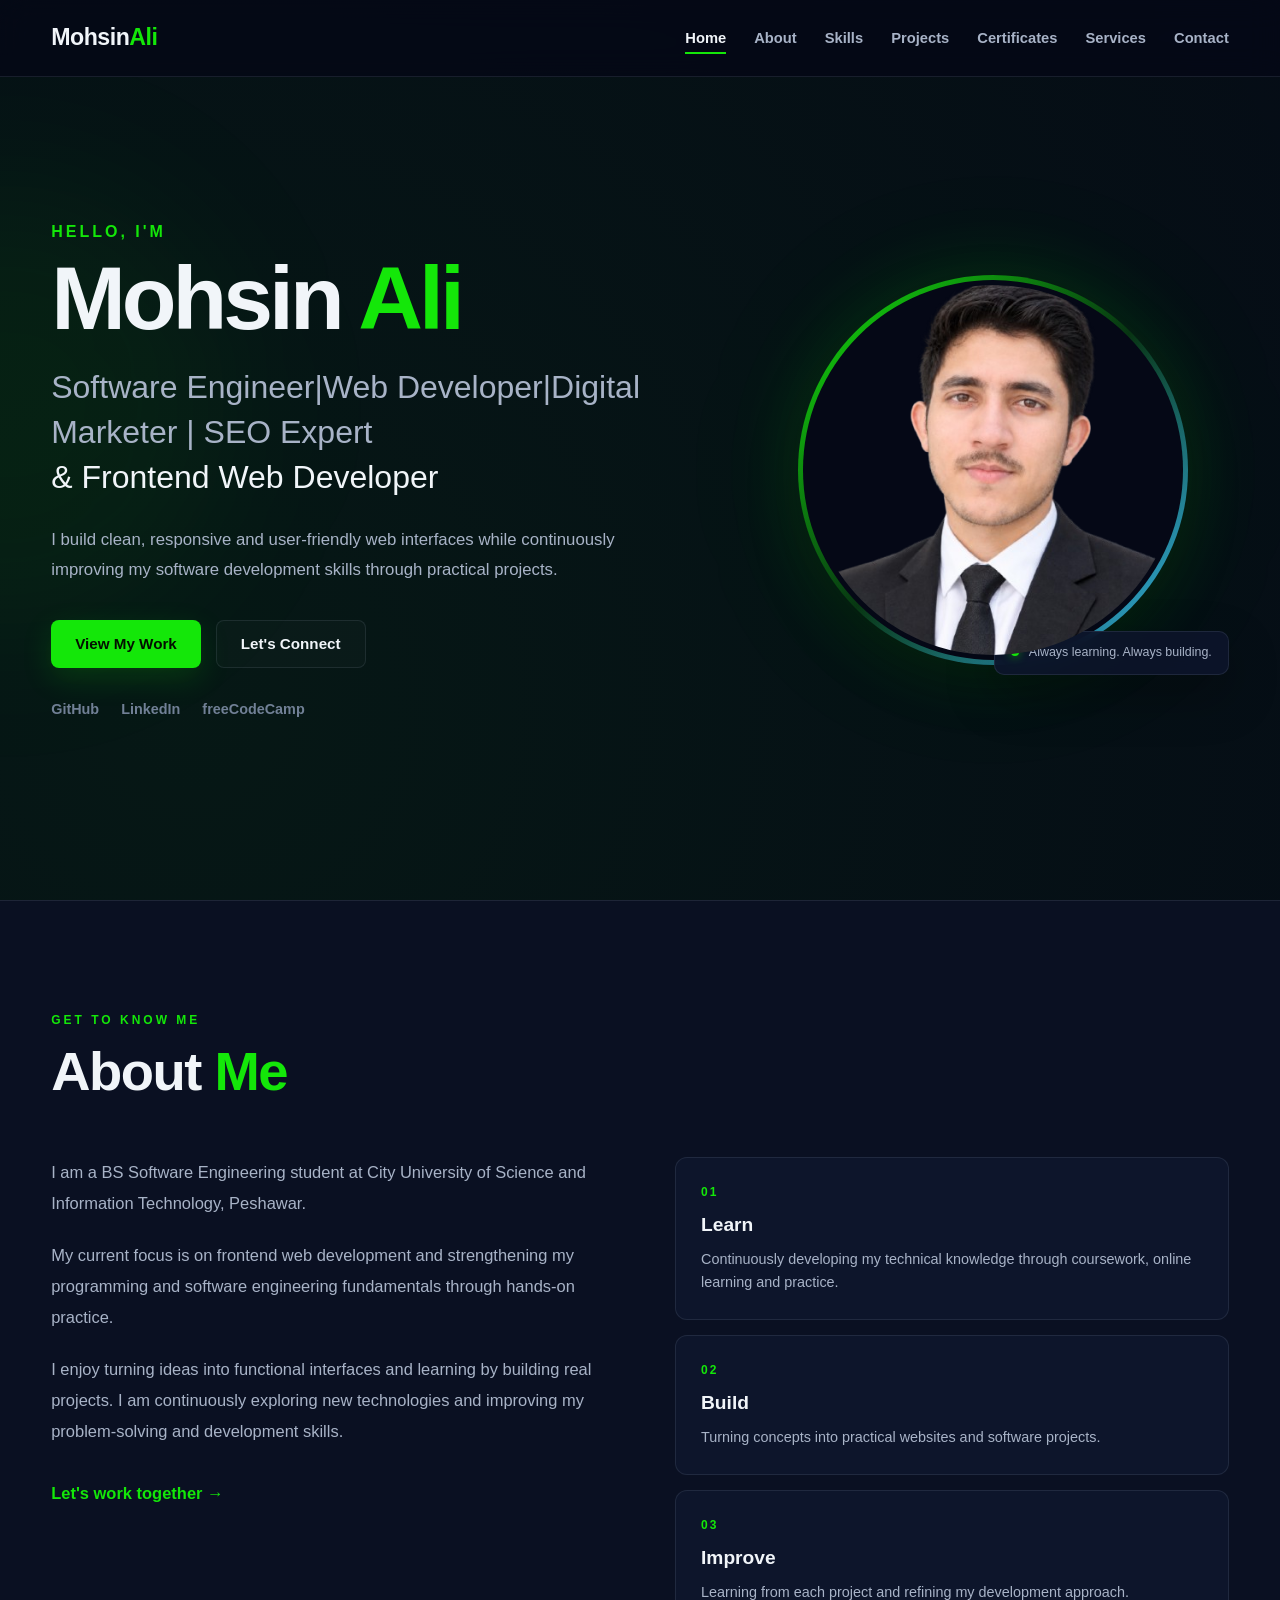
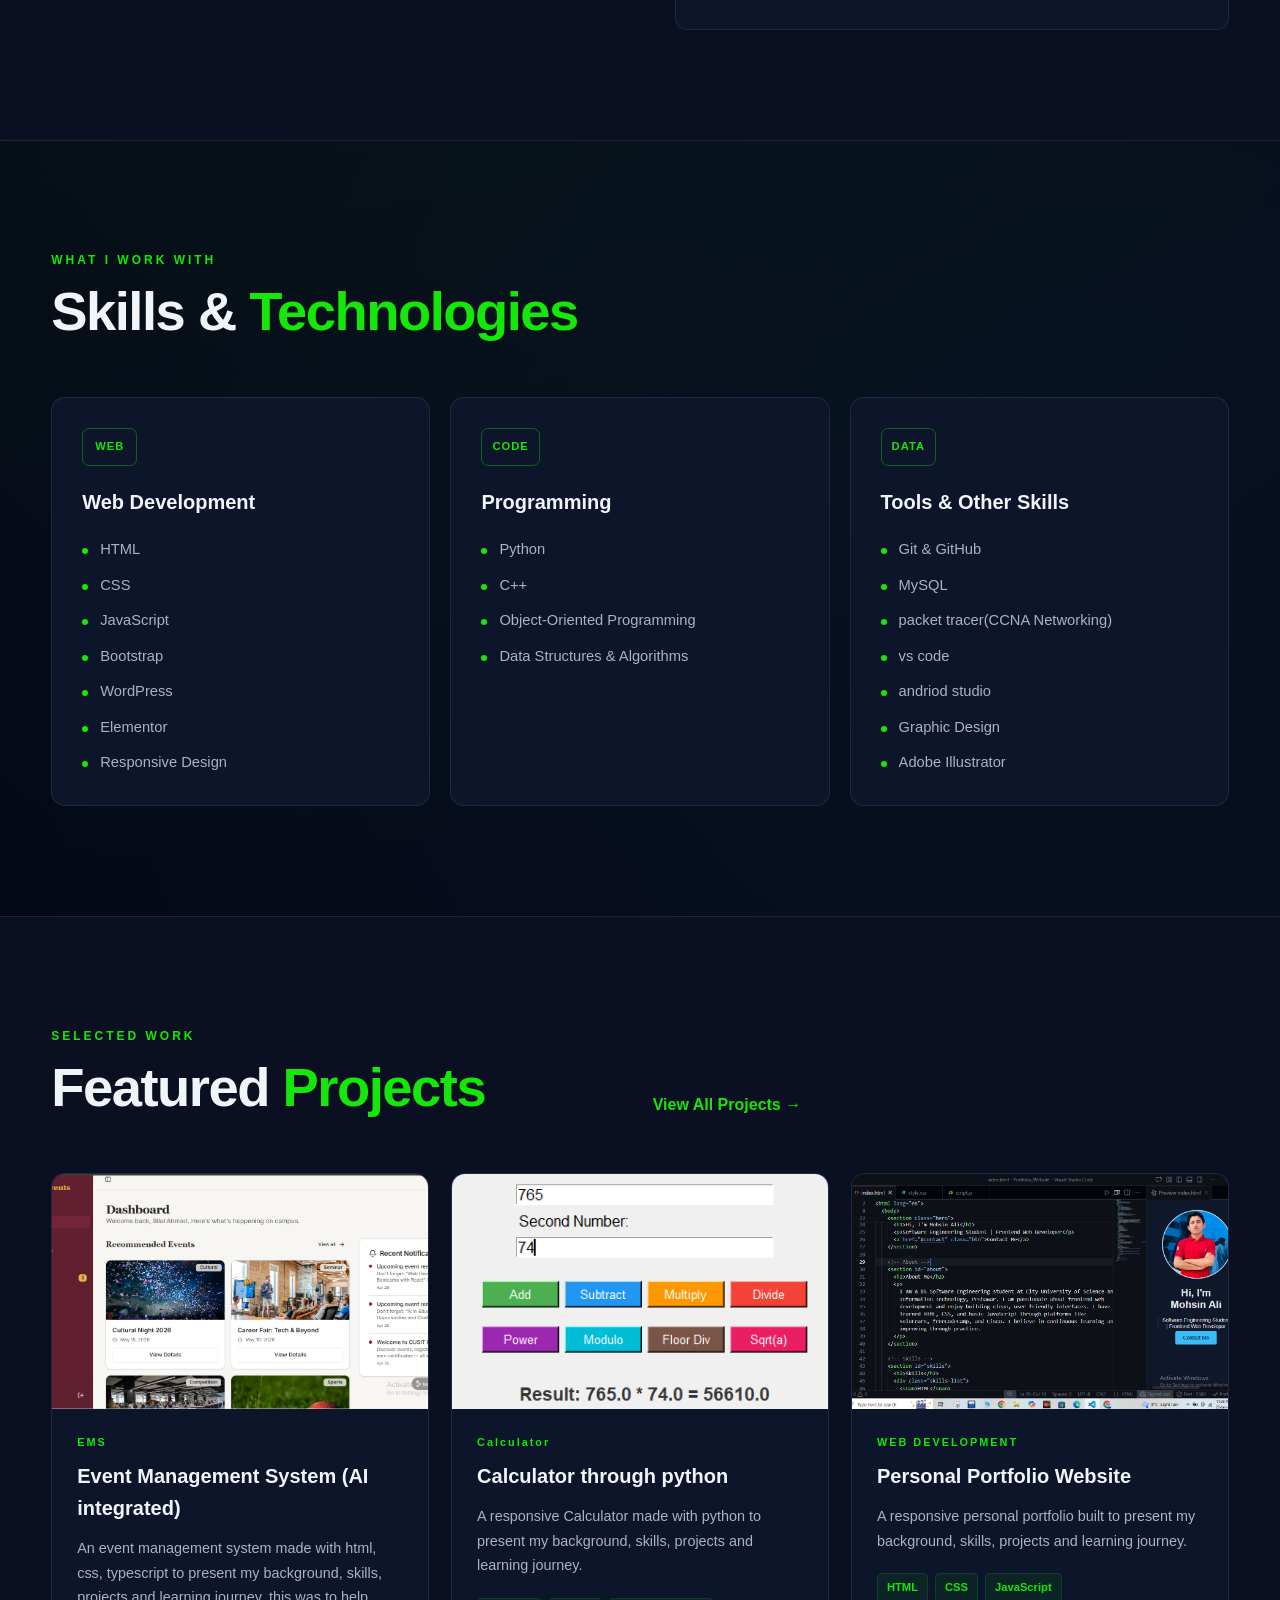
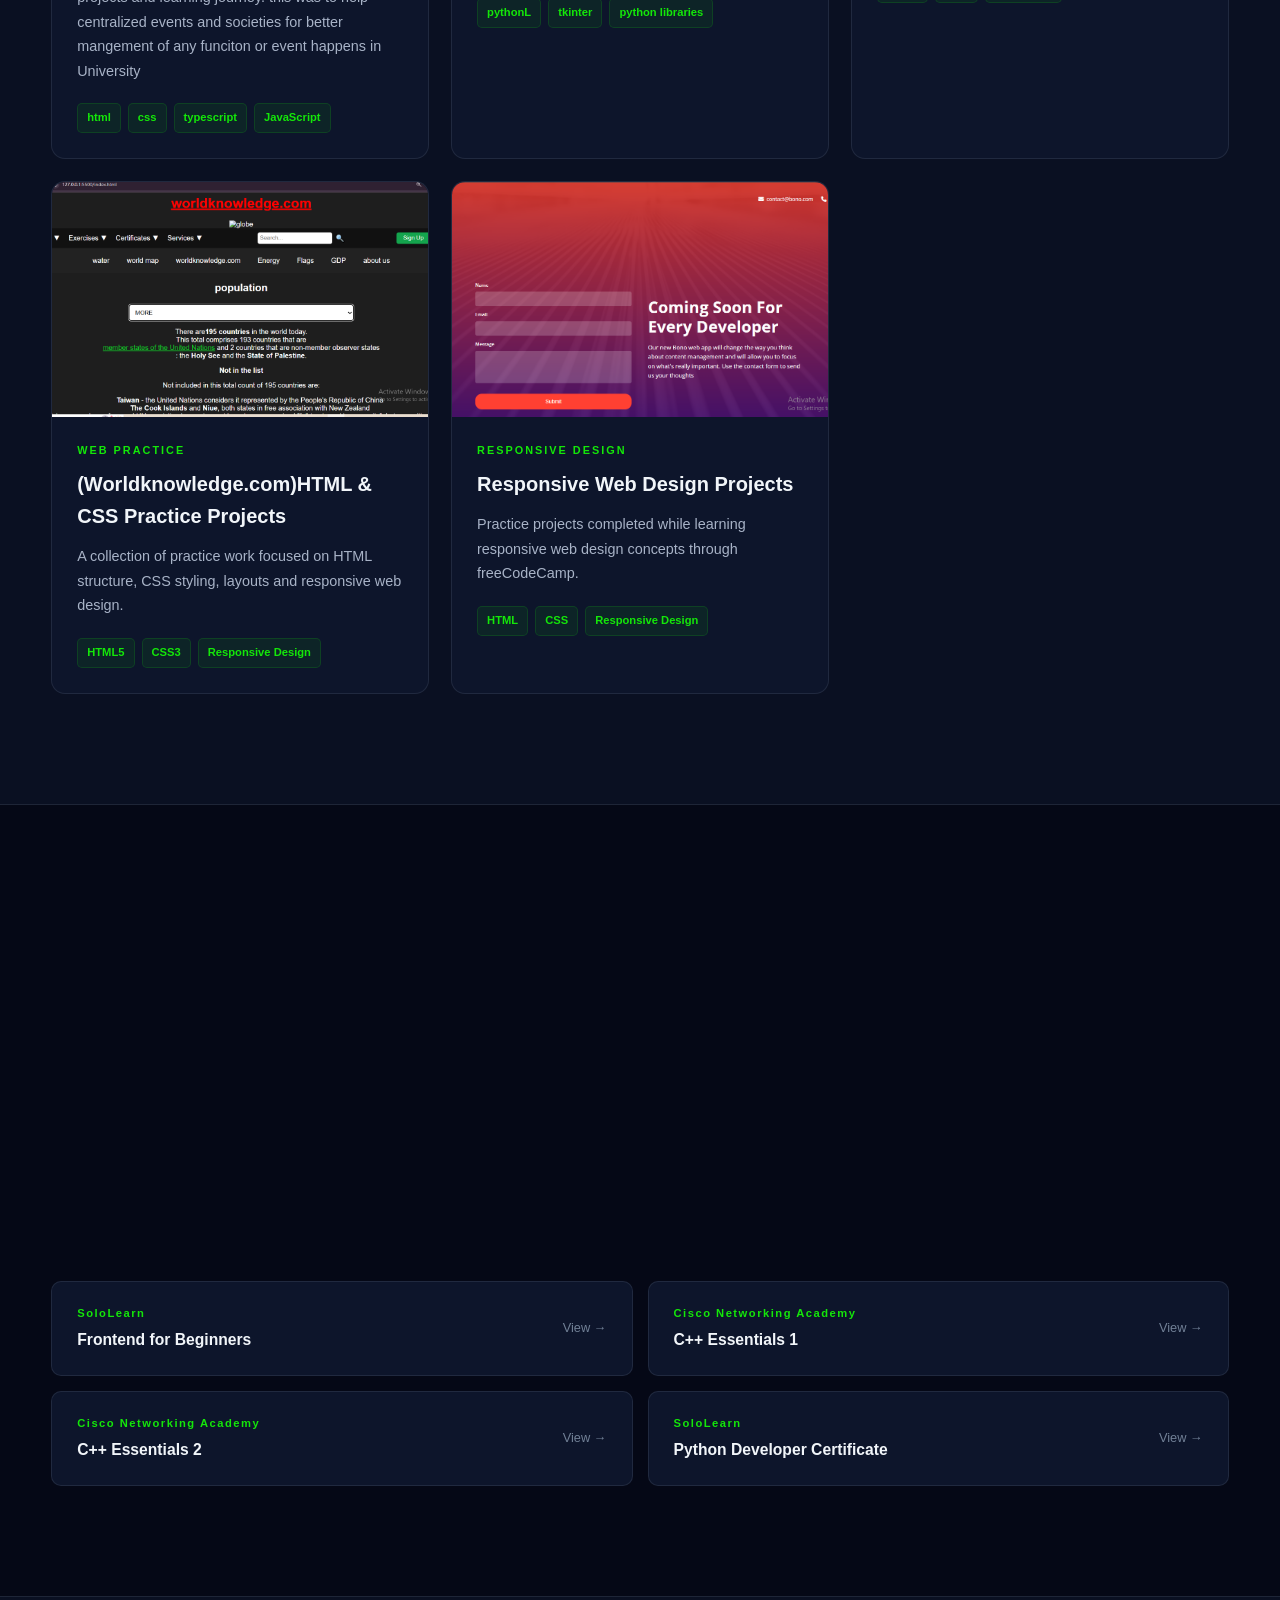
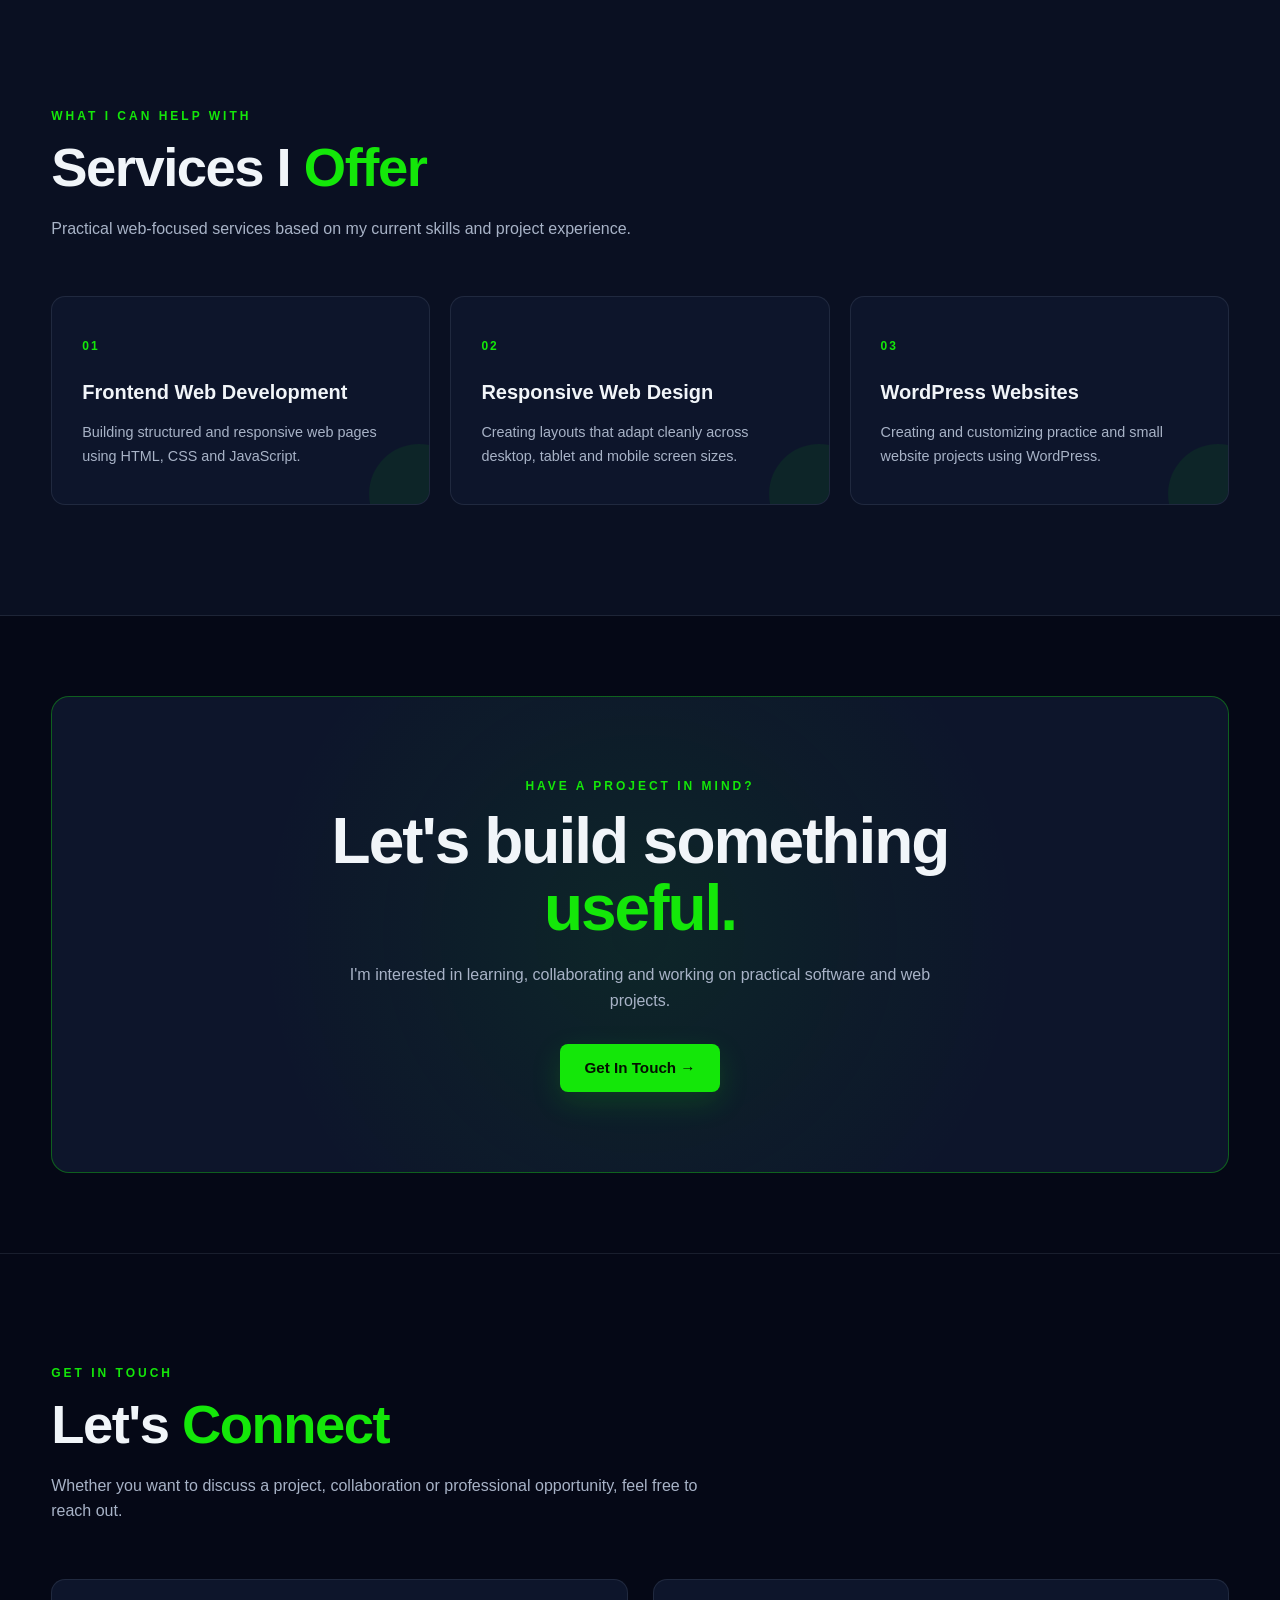
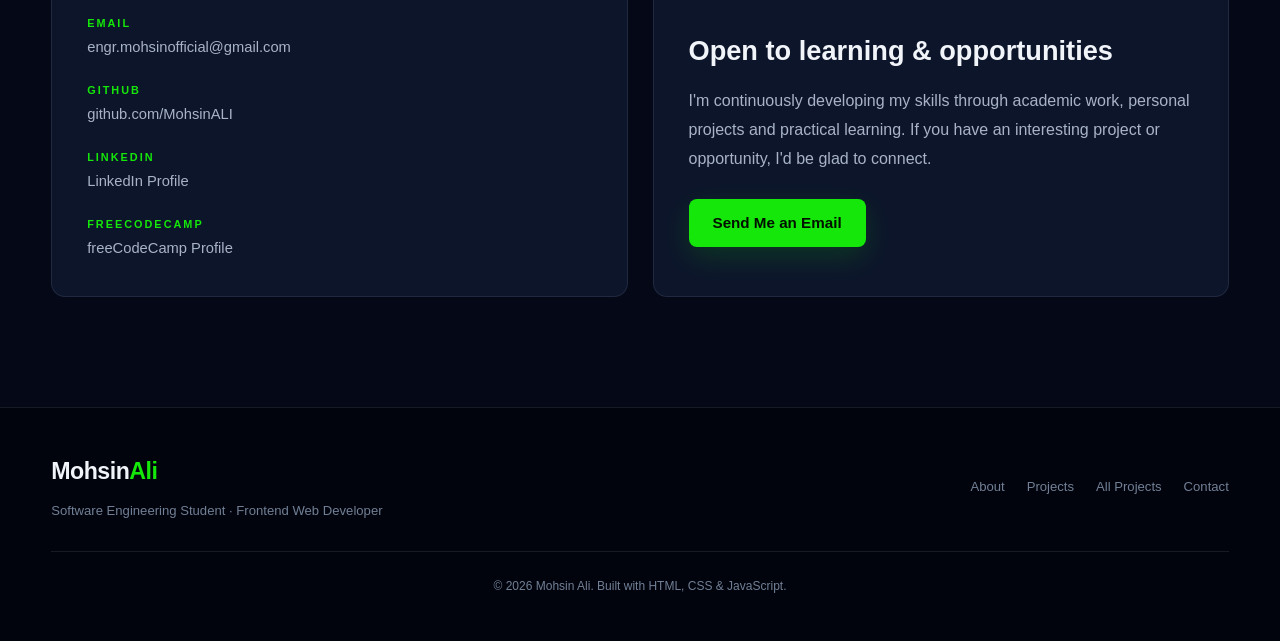
==== commit ab499a38: "Update portfolio and add projects page" ====
--- a/index.html
+++ b/index.html
@@ -83,7 +83,7 @@
             <h1>Mohsin <span>Ali</span></h1>
 
             <h2>
-              Software Engineering Student
+              Software Engineer|Web Developer|Digital Marketer | SEO Expert
               <br />
               <span>& Frontend Web Developer</span>
             </h2>
@@ -134,7 +134,7 @@
             <div class="image-glow"></div>
 
             <div class="image-wrapper">
-              <img src="Mohsin1.PNG" alt="Mohsin Ali" />
+              <img src="smilemohsin-removebg-preview.png" alt="Mohsin Ali" />
             </div>
 
             <div class="hero-badge">
@@ -234,8 +234,10 @@
                 <li>HTML</li>
                 <li>CSS</li>
                 <li>JavaScript</li>
+                <li>Bootstrap</li>
+                <li>WordPress</li>
+                <li>Elementor</li>
                 <li>Responsive Design</li>
-                <li>WordPress</li>
               </ul>
             </div>
 
@@ -260,6 +262,9 @@
               <ul>
                 <li>Git & GitHub</li>
                 <li>MySQL</li>
+                <li>packet tracer(CCNA Networking)</li>
+                <li>vs code</li>
+                <li>andriod studio</li>
                 <li>Graphic Design</li>
                 <li>Adobe Illustrator</li>
               </ul>
@@ -282,10 +287,10 @@
           </div>
 
           <div class="projects-grid">
-            <!-- Project 1 -->
+            <!-- Project 0 -->
             <article class="project-card reveal">
               <div class="project-image">
-                <img src="l.PNG" alt="Personal portfolio website project" />
+                <img src="EMS.png" alt="event management system" />
 
                 <div class="project-overlay">
                   <a
@@ -299,27 +304,29 @@
               </div>
 
               <div class="project-content">
-                <p class="project-type">WEB DEVELOPMENT</p>
-
-                <h3>Personal Portfolio Website</h3>
+                <p class="project-type">EMS</p>
+
+                <h3>Event Management System (AI integrated)</h3>
 
                 <p>
-                  A responsive personal portfolio built to present my
-                  background, skills, projects and learning journey.
+                  An event management system made with html, css, typescript to
+                  present my background, skills, projects and learning journey.
+                  this was to help centralized events and societies for better
+                  mangement of any funciton or event happens in University
                 </p>
 
                 <div class="project-tags">
-                  <span>HTML</span>
-                  <span>CSS</span>
+                  <span>html</span>
+                  <span>css</span>
+                  <span>typescript</span>
                   <span>JavaScript</span>
                 </div>
               </div>
             </article>
-
-            <!-- Project 2 -->
+            <!-- Project 1 -->
             <article class="project-card reveal">
               <div class="project-image">
-                <img src="23.PNG" alt="HTML and CSS practice projects" />
+                <img src="calculator.PNG" alt="calculator app" />
 
                 <div class="project-overlay">
                   <a
@@ -333,9 +340,76 @@
               </div>
 
               <div class="project-content">
+                <p class="project-type">Calculator</p>
+
+                <h3>Calculator through python</h3>
+
+                <p>
+                  A responsive Calculator made with python to present my
+                  background, skills, projects and learning journey.
+                </p>
+
+                <div class="project-tags">
+                  <span>pythonL</span>
+                  <span>tkinter</span>
+                  <span>python libraries</span>
+                </div>
+              </div>
+            </article>
+            <!-- Project 2 -->
+            <article class="project-card reveal">
+              <div class="project-image">
+                <img src="l.PNG" alt="Personal portfolio website project" />
+
+                <div class="project-overlay">
+                  <a
+                    href="https://github.com/MohsinALI992"
+                    target="_blank"
+                    rel="noopener noreferrer"
+                  >
+                    GitHub →
+                  </a>
+                </div>
+              </div>
+
+              <div class="project-content">
+                <p class="project-type">WEB DEVELOPMENT</p>
+
+                <h3>Personal Portfolio Website</h3>
+
+                <p>
+                  A responsive personal portfolio built to present my
+                  background, skills, projects and learning journey.
+                </p>
+
+                <div class="project-tags">
+                  <span>HTML</span>
+                  <span>CSS</span>
+                  <span>JavaScript</span>
+                </div>
+              </div>
+            </article>
+
+            <!-- Project 3 -->
+            <article class="project-card reveal">
+              <div class="project-image">
+                <img src="23.PNG" alt="HTML and CSS practice projects" />
+
+                <div class="project-overlay">
+                  <a
+                    href="https://github.com/MohsinALI992"
+                    target="_blank"
+                    rel="noopener noreferrer"
+                  >
+                    GitHub →
+                  </a>
+                </div>
+              </div>
+
+              <div class="project-content">
                 <p class="project-type">WEB PRACTICE</p>
 
-                <h3>HTML & CSS Practice Projects</h3>
+                <h3>(Worldknowledge.com)HTML & CSS Practice Projects</h3>
 
                 <p>
                   A collection of practice work focused on HTML structure, CSS
@@ -350,7 +424,7 @@
               </div>
             </article>
 
-            <!-- Project 3 -->
+            <!-- Project 4 -->
             <article class="project-card reveal">
               <div class="project-image">
                 <img
@@ -415,6 +489,34 @@
             </a>
 
             <a
+              href="https://www.linkedin.com/in/mohsin-ali-bsse992/overlay/Certifications/1228357432/treasury/?profileId=ACoAAFiL8_4BVJ6Glci-Alvw3GGu_GDm34yKyxw"
+              target="_blank"
+              rel="noopener noreferrer"
+              class="certificate-item reveal"
+            >
+              <div>
+                <p class="certificate-provider">HexSoftwares</p>
+                <h3>Internship Certification in Frontend Web Development</h3>
+              </div>
+
+              <span>View →</span>
+            </a>
+
+            <a
+              href="https://www.credly.com/badges/a7410049-a85a-45e0-9472-2debbd8a2536/linked_in_profile"
+              target="_blank"
+              rel="noopener noreferrer"
+              class="certificate-item reveal"
+            >
+              <div>
+                <p class="certificate-provider">Cisco</p>
+                <h3>CCNA: introduction to networks</h3>
+              </div>
+
+              <span>View →</span>
+            </a>
+
+            <a
               href="https://www.freecodecamp.org/mohsin-ali_"
               target="_blank"
               rel="noopener noreferrer"
@@ -578,8 +680,8 @@
               <div class="contact-item">
                 <span class="contact-label">EMAIL</span>
 
-                <a href="mailto:mohsintree123@gmail.com">
-                  mohsintree123@gmail.com
+                <a href="mailto:engr.mohsinofficial@gmail.com">
+                  engr.mohsinofficial@gmail.com
                 </a>
               </div>
 
@@ -591,7 +693,7 @@
                   target="_blank"
                   rel="noopener noreferrer"
                 >
-                  github.com/MohsinALI992
+                  github.com/MohsinALI
                 </a>
               </div>
 
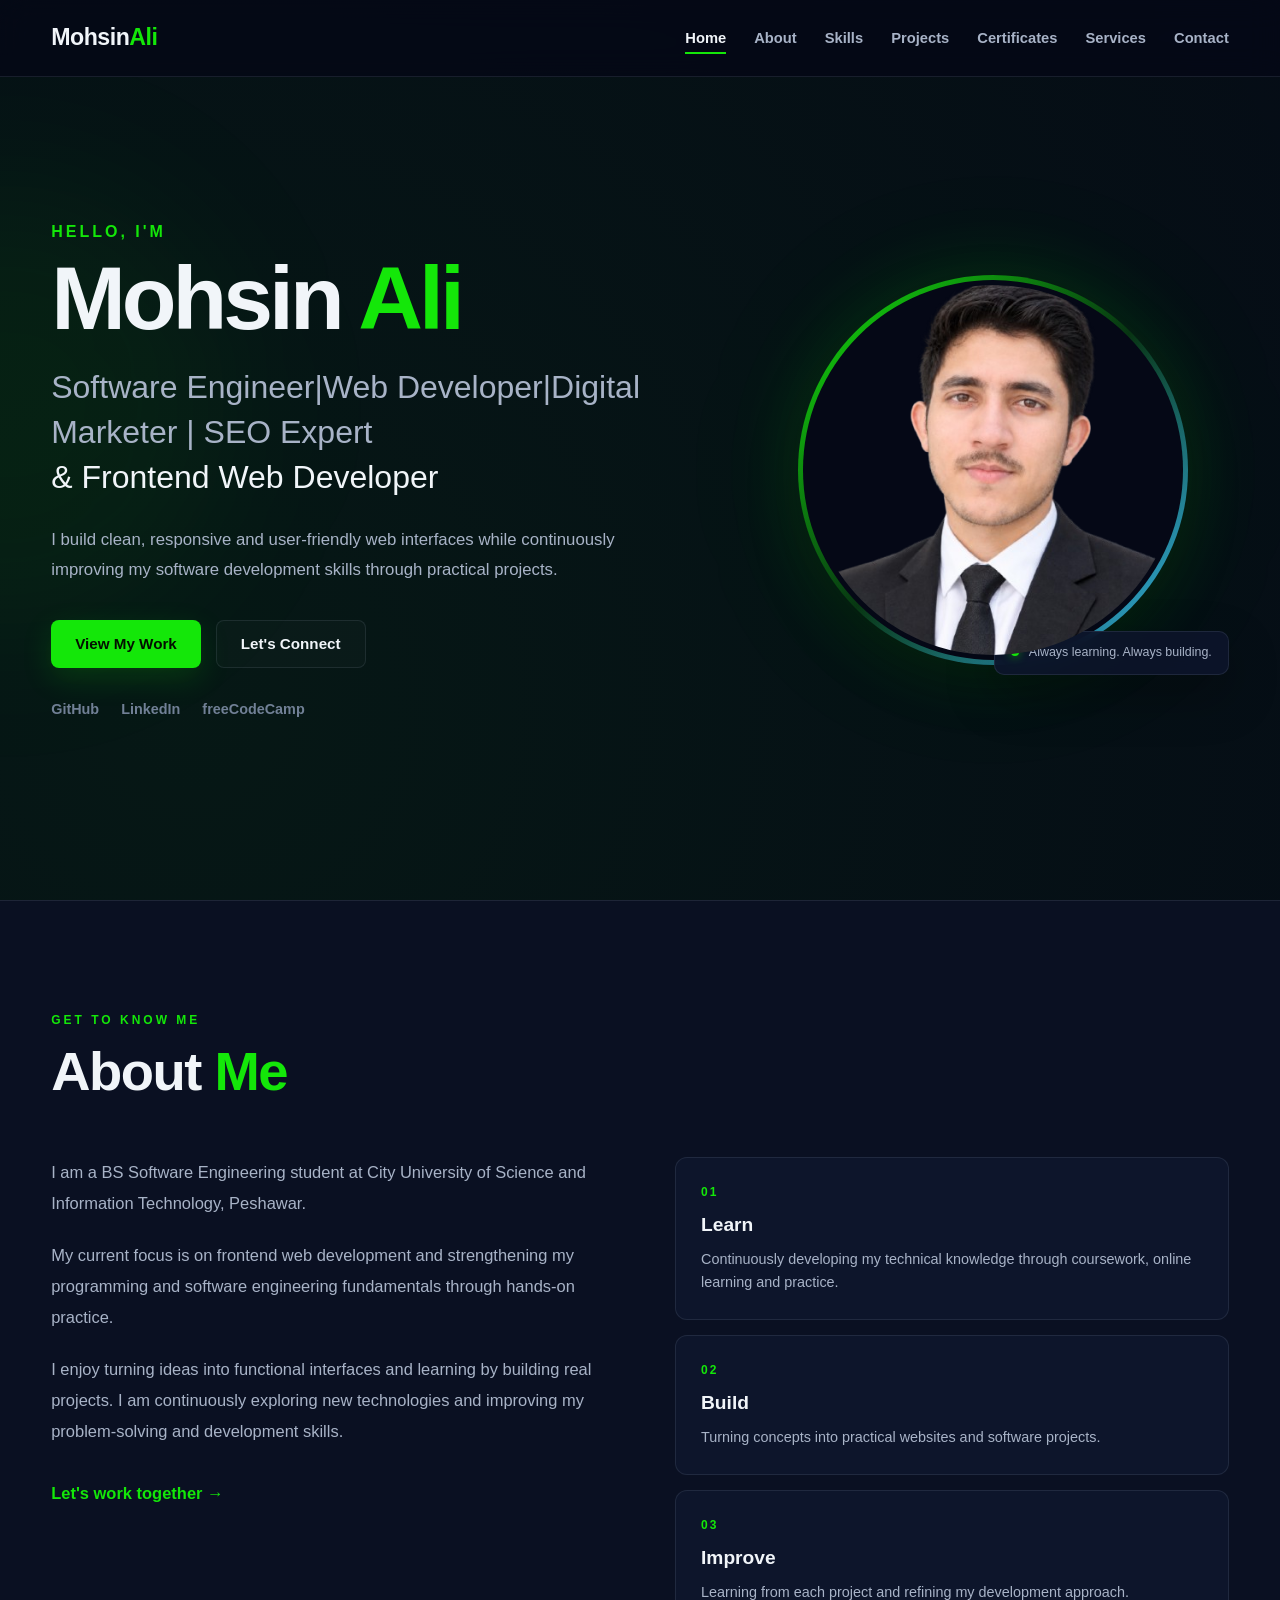
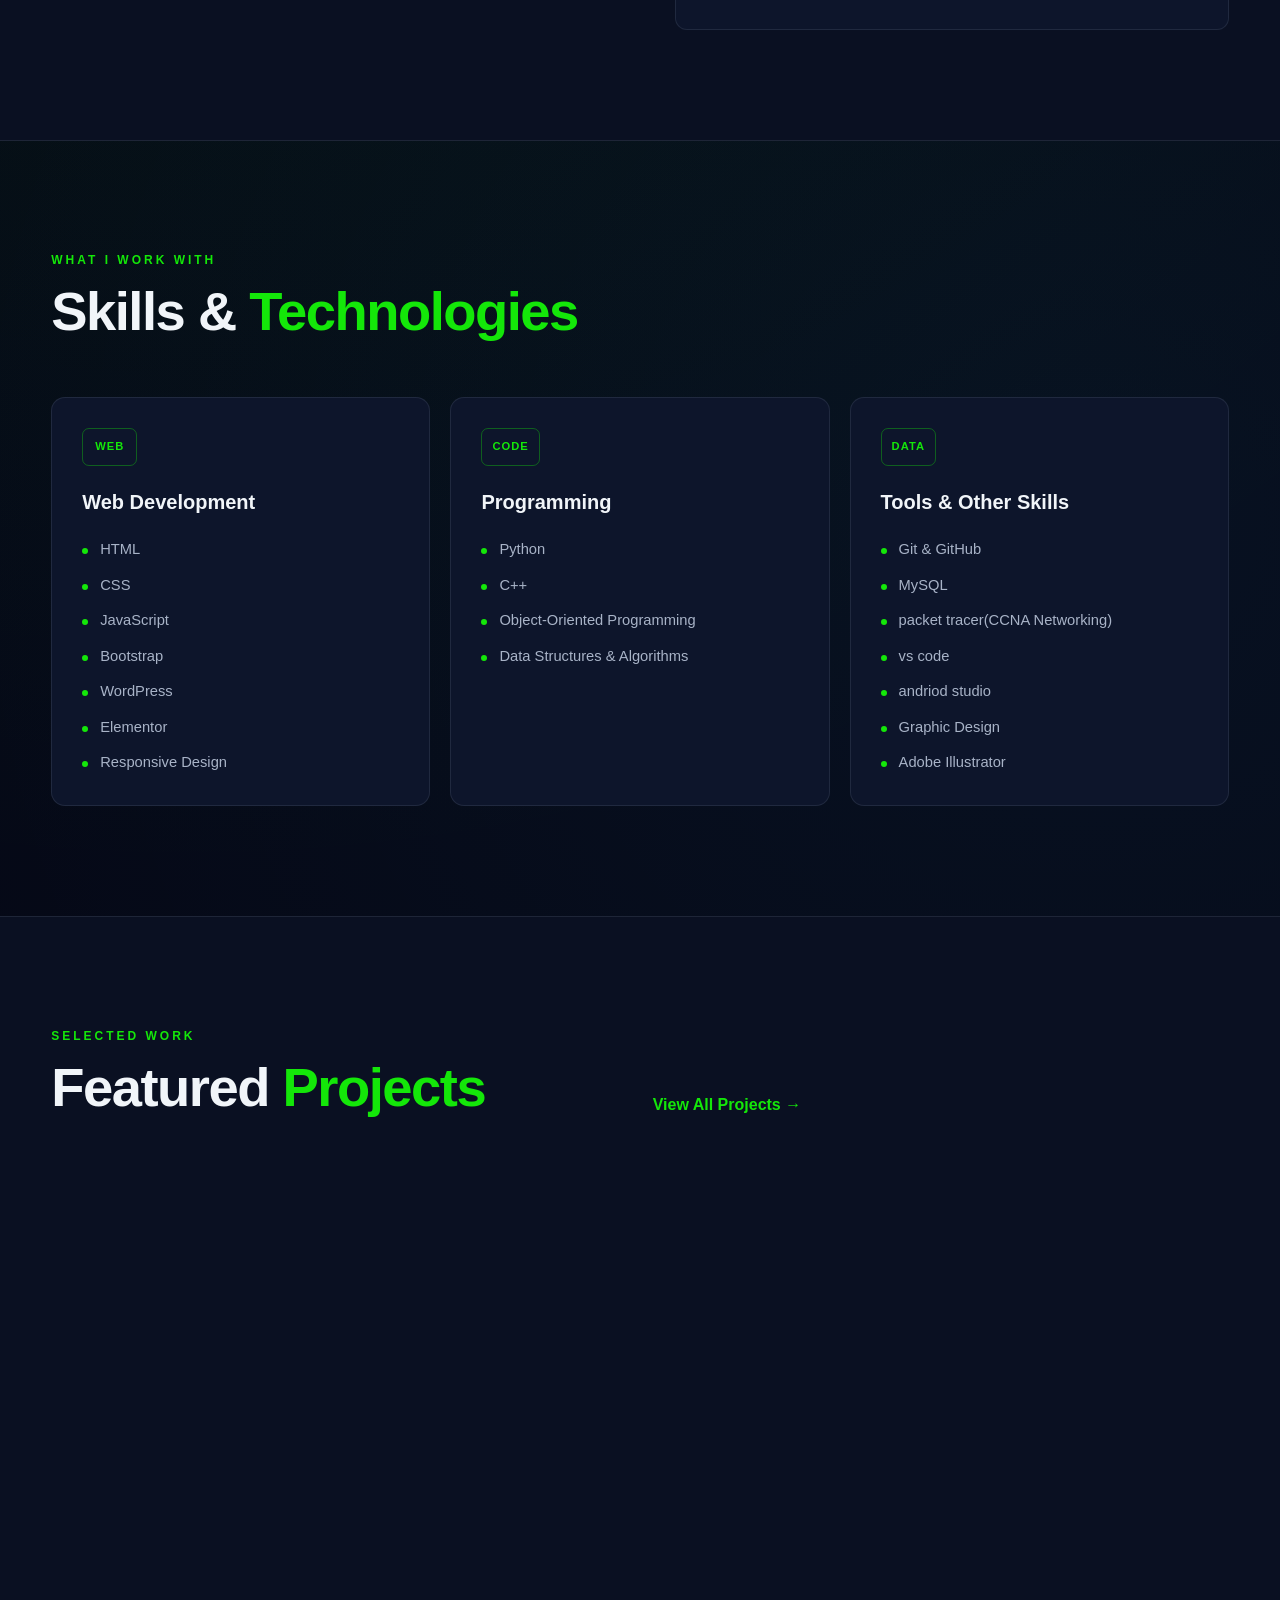
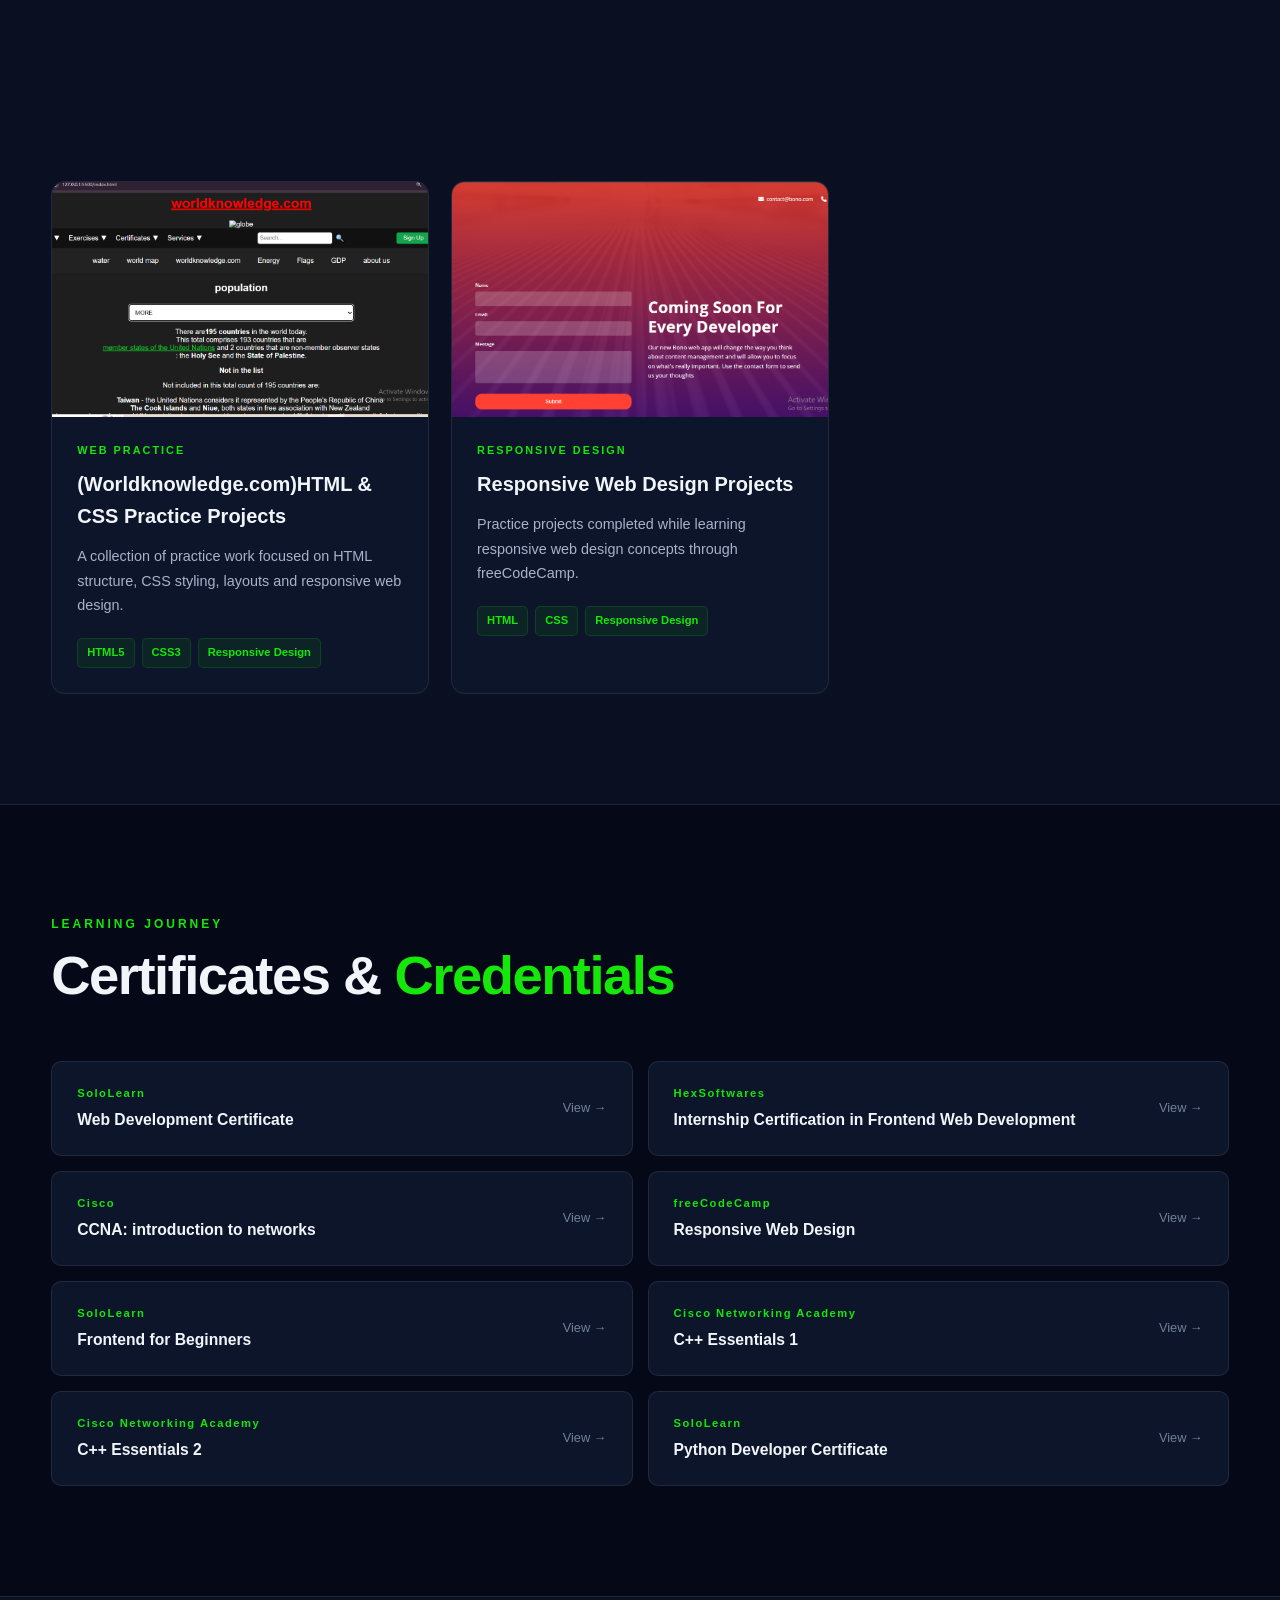
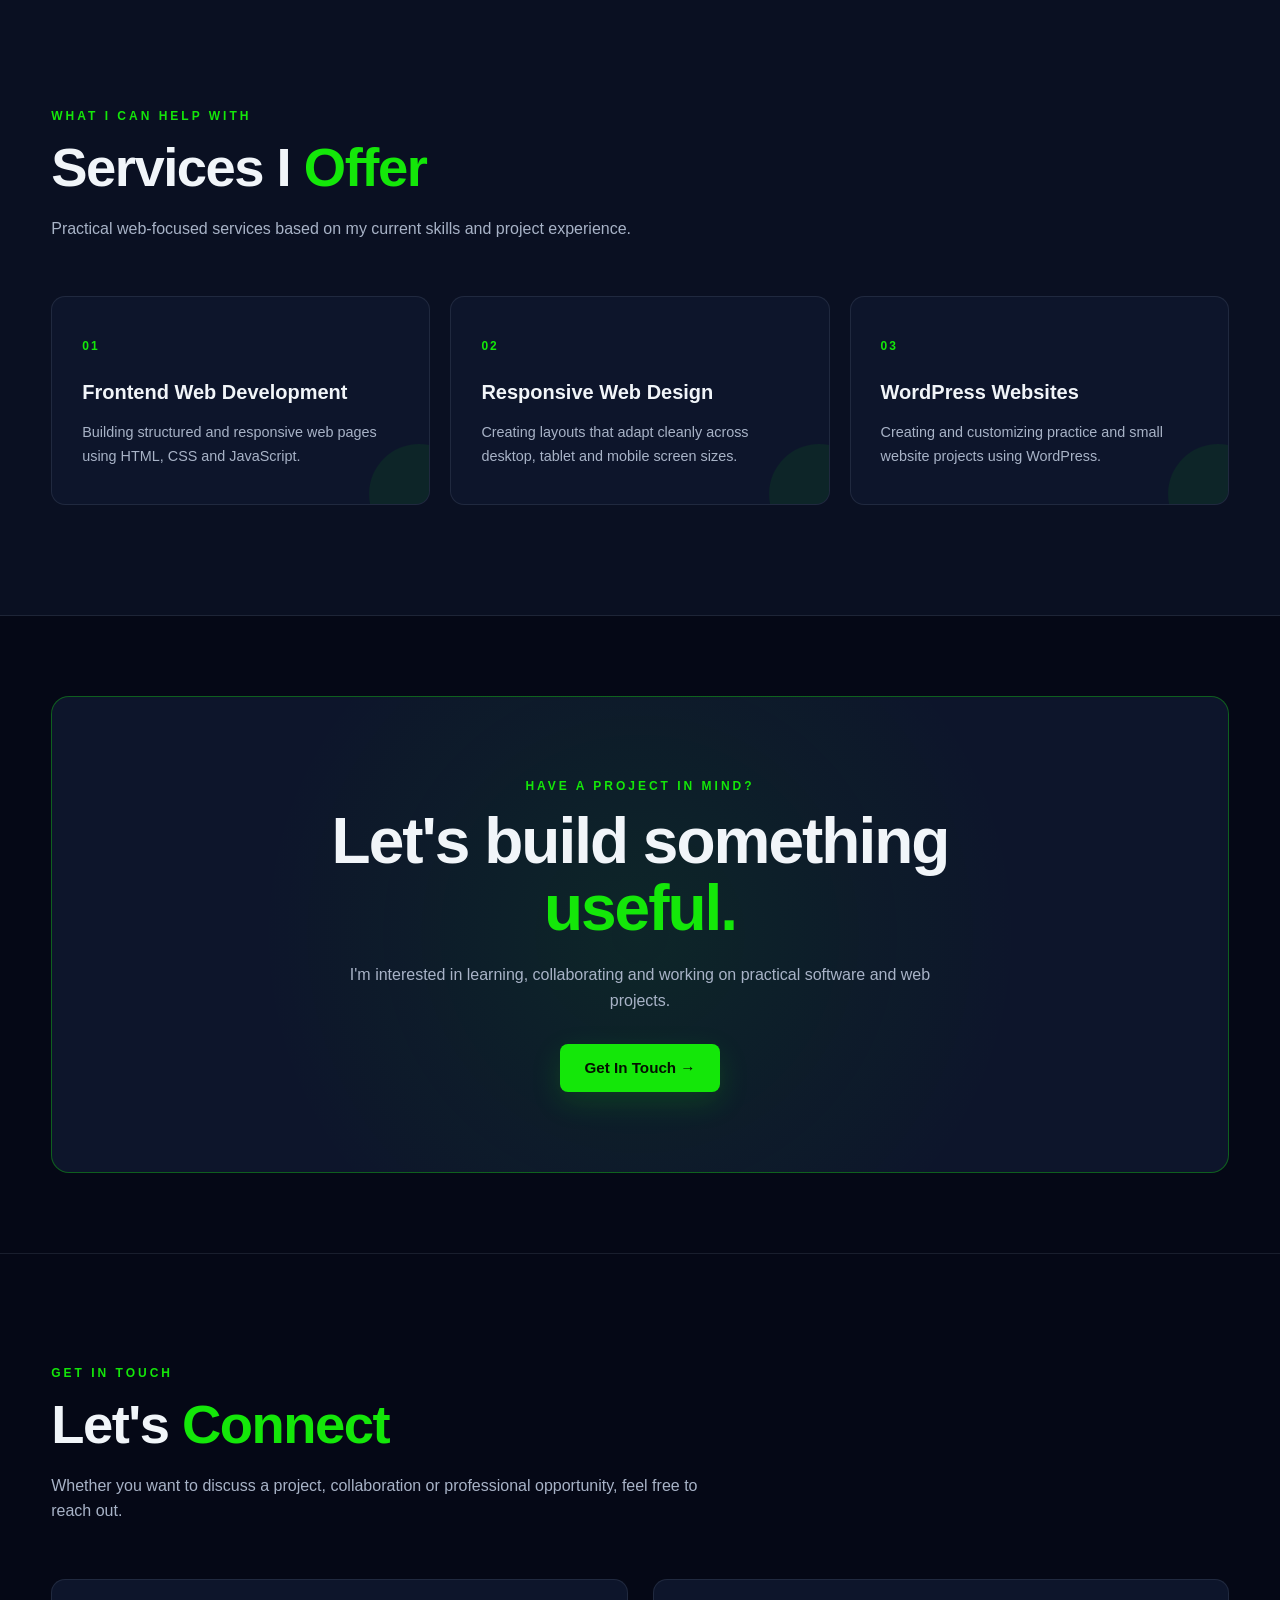
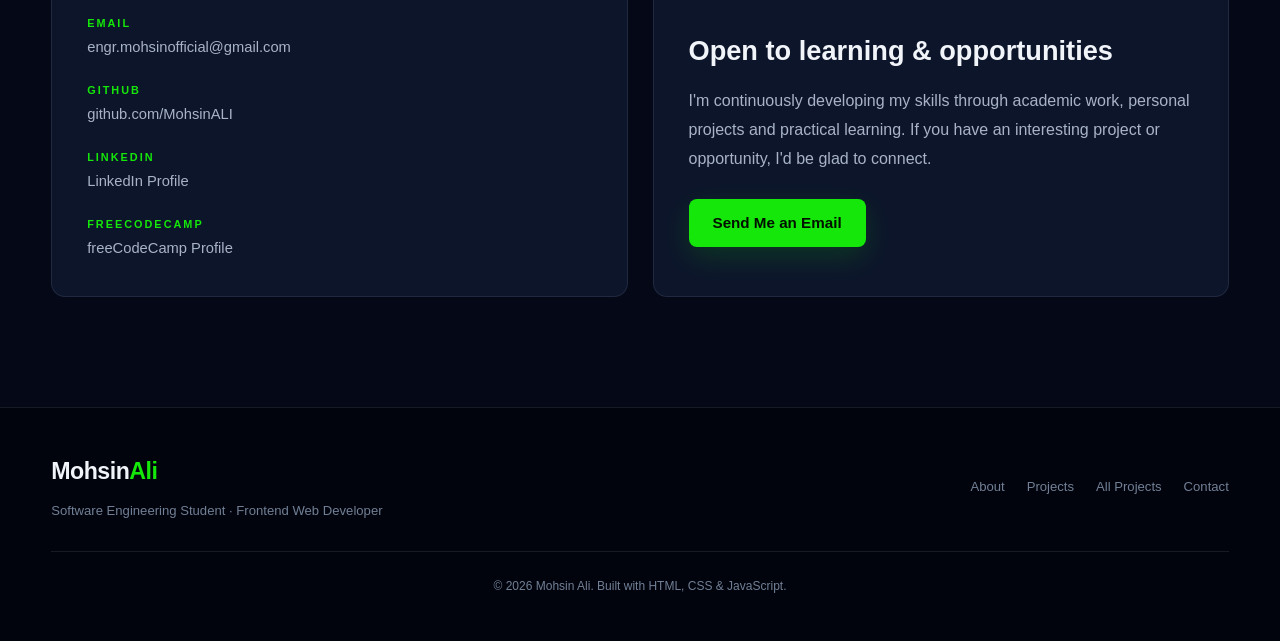
==== commit f9c5261a: "Update portfolio" ====
--- a/index.html
+++ b/index.html
@@ -732,7 +732,7 @@
               </p>
 
               <a
-                href="https://mail.google.com/mail/?view=cm&fs=1&to=mohsintree123@gmail.com"
+                href="https://mail.google.com/mail/?view=cm&fs=1&to=engr.mohsinofficial@gmail.com"
                 target="_blank"
                 rel="noopener noreferrer"
                 class="btn btn-primary"
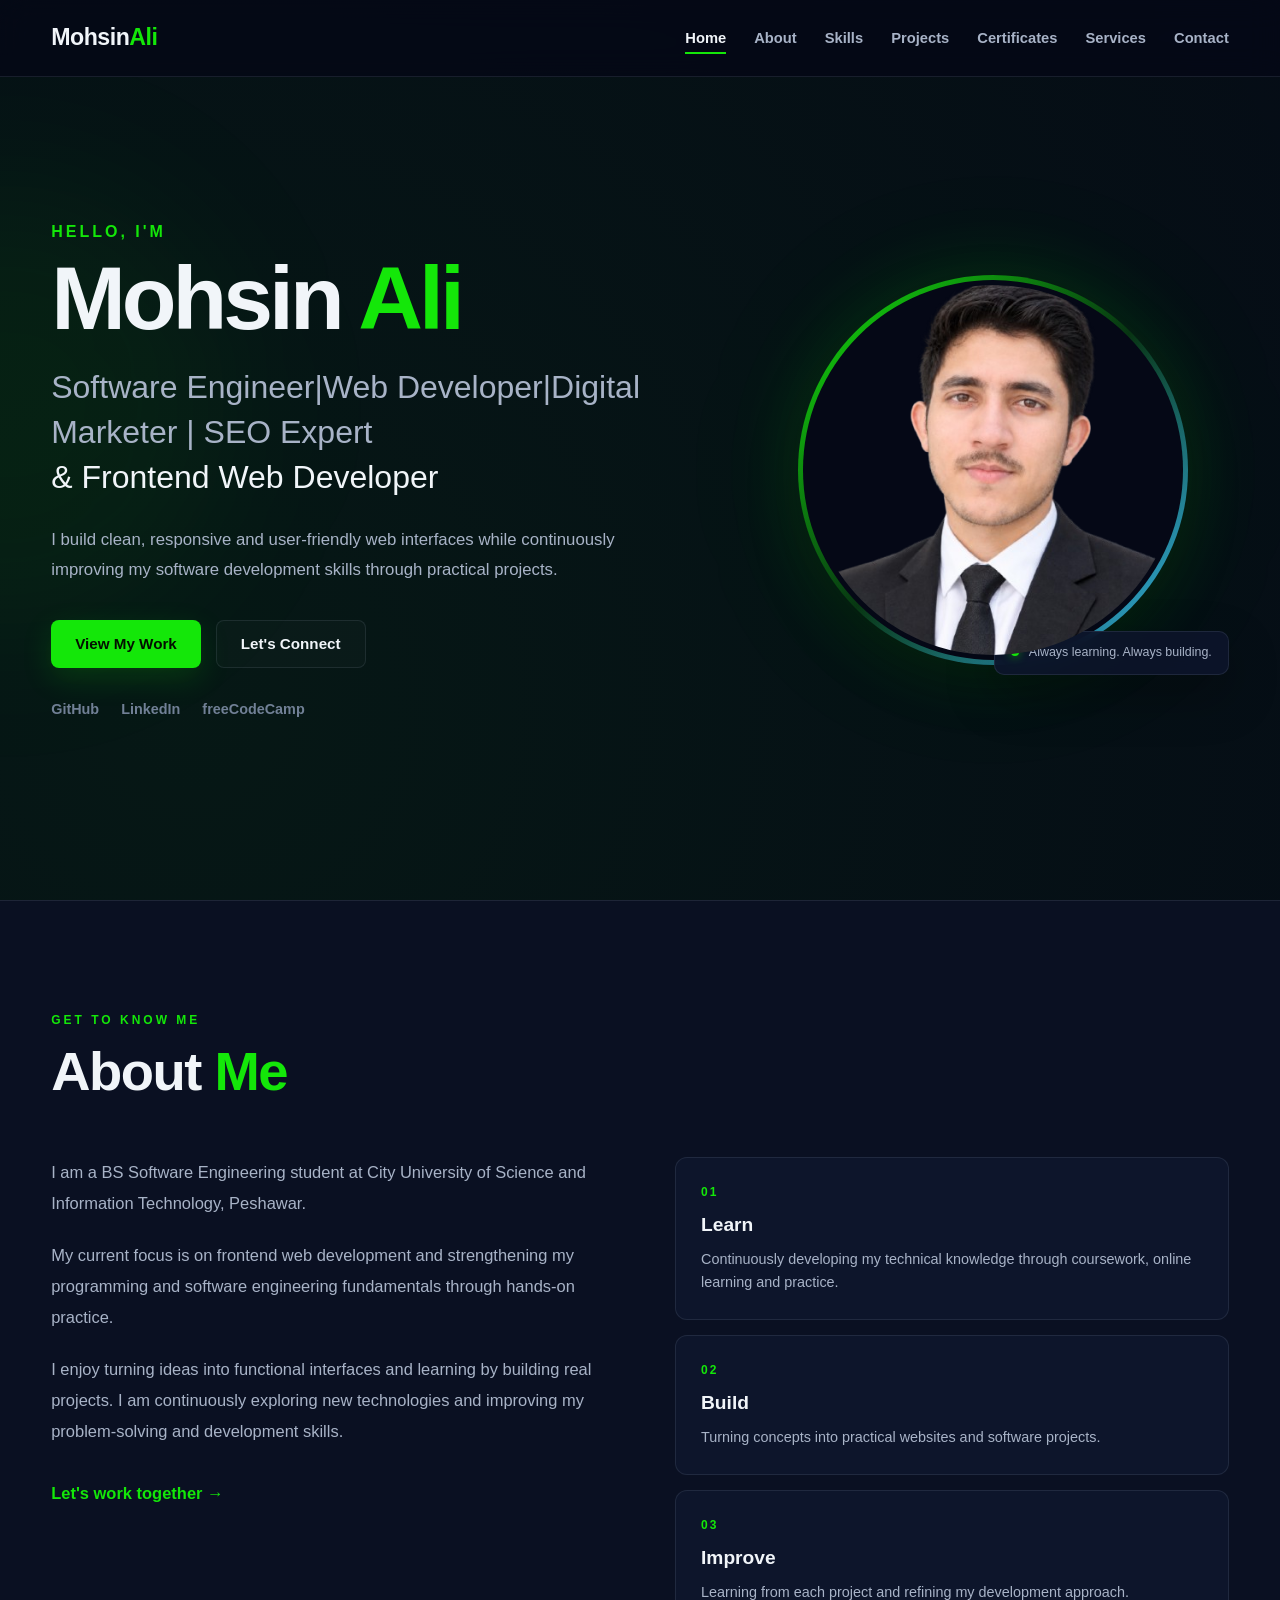
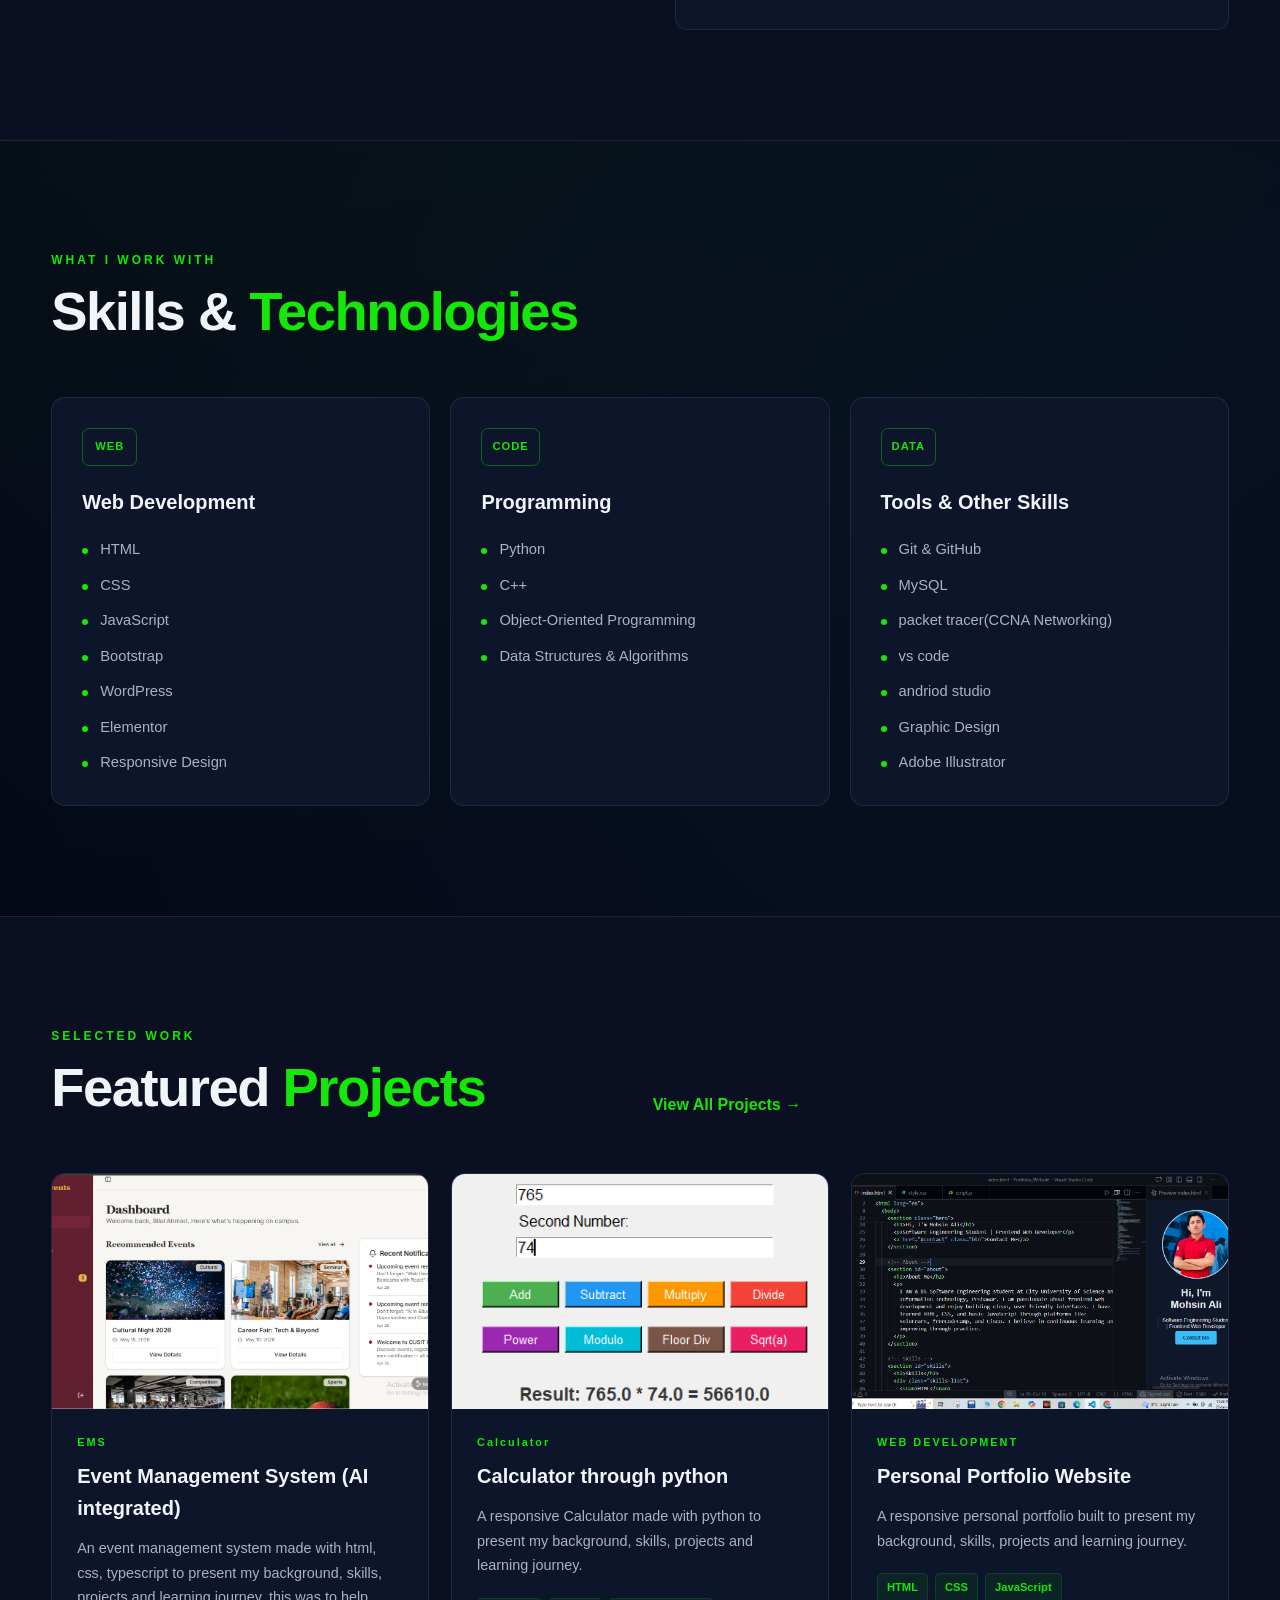
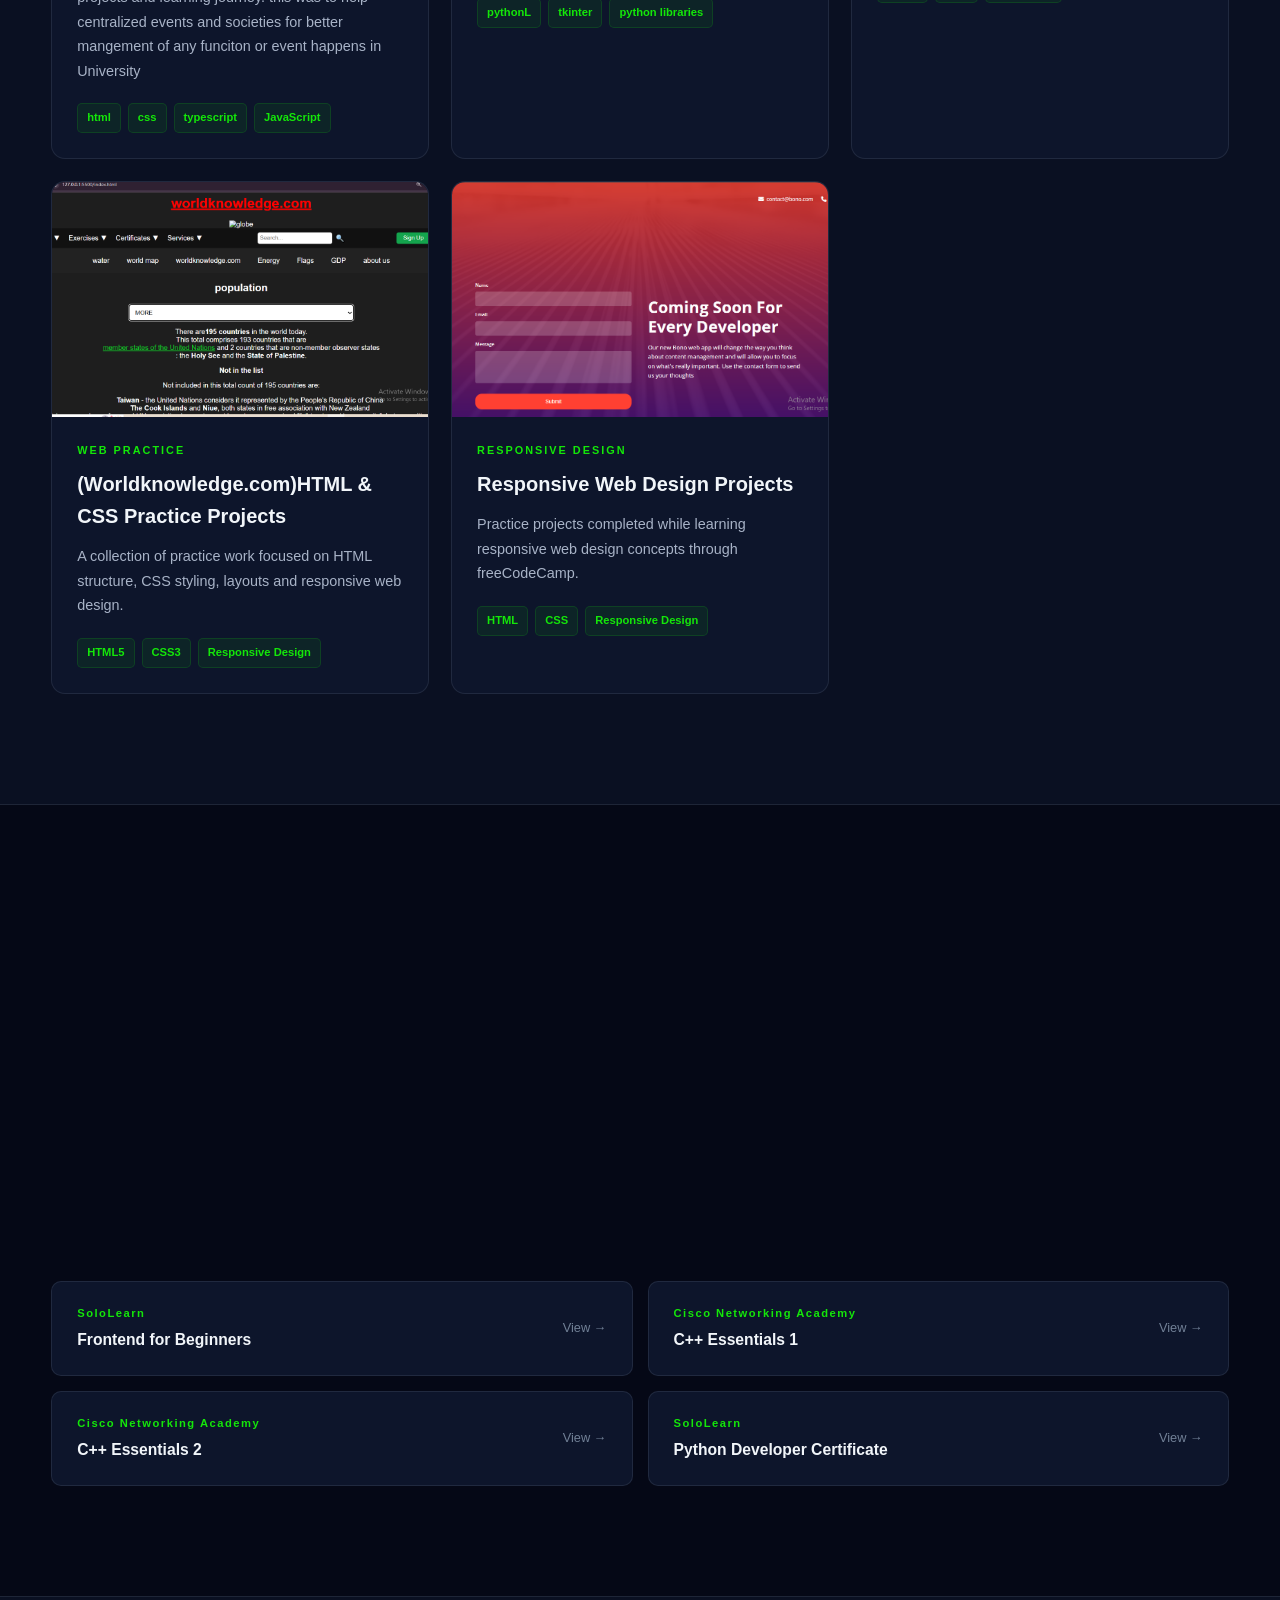
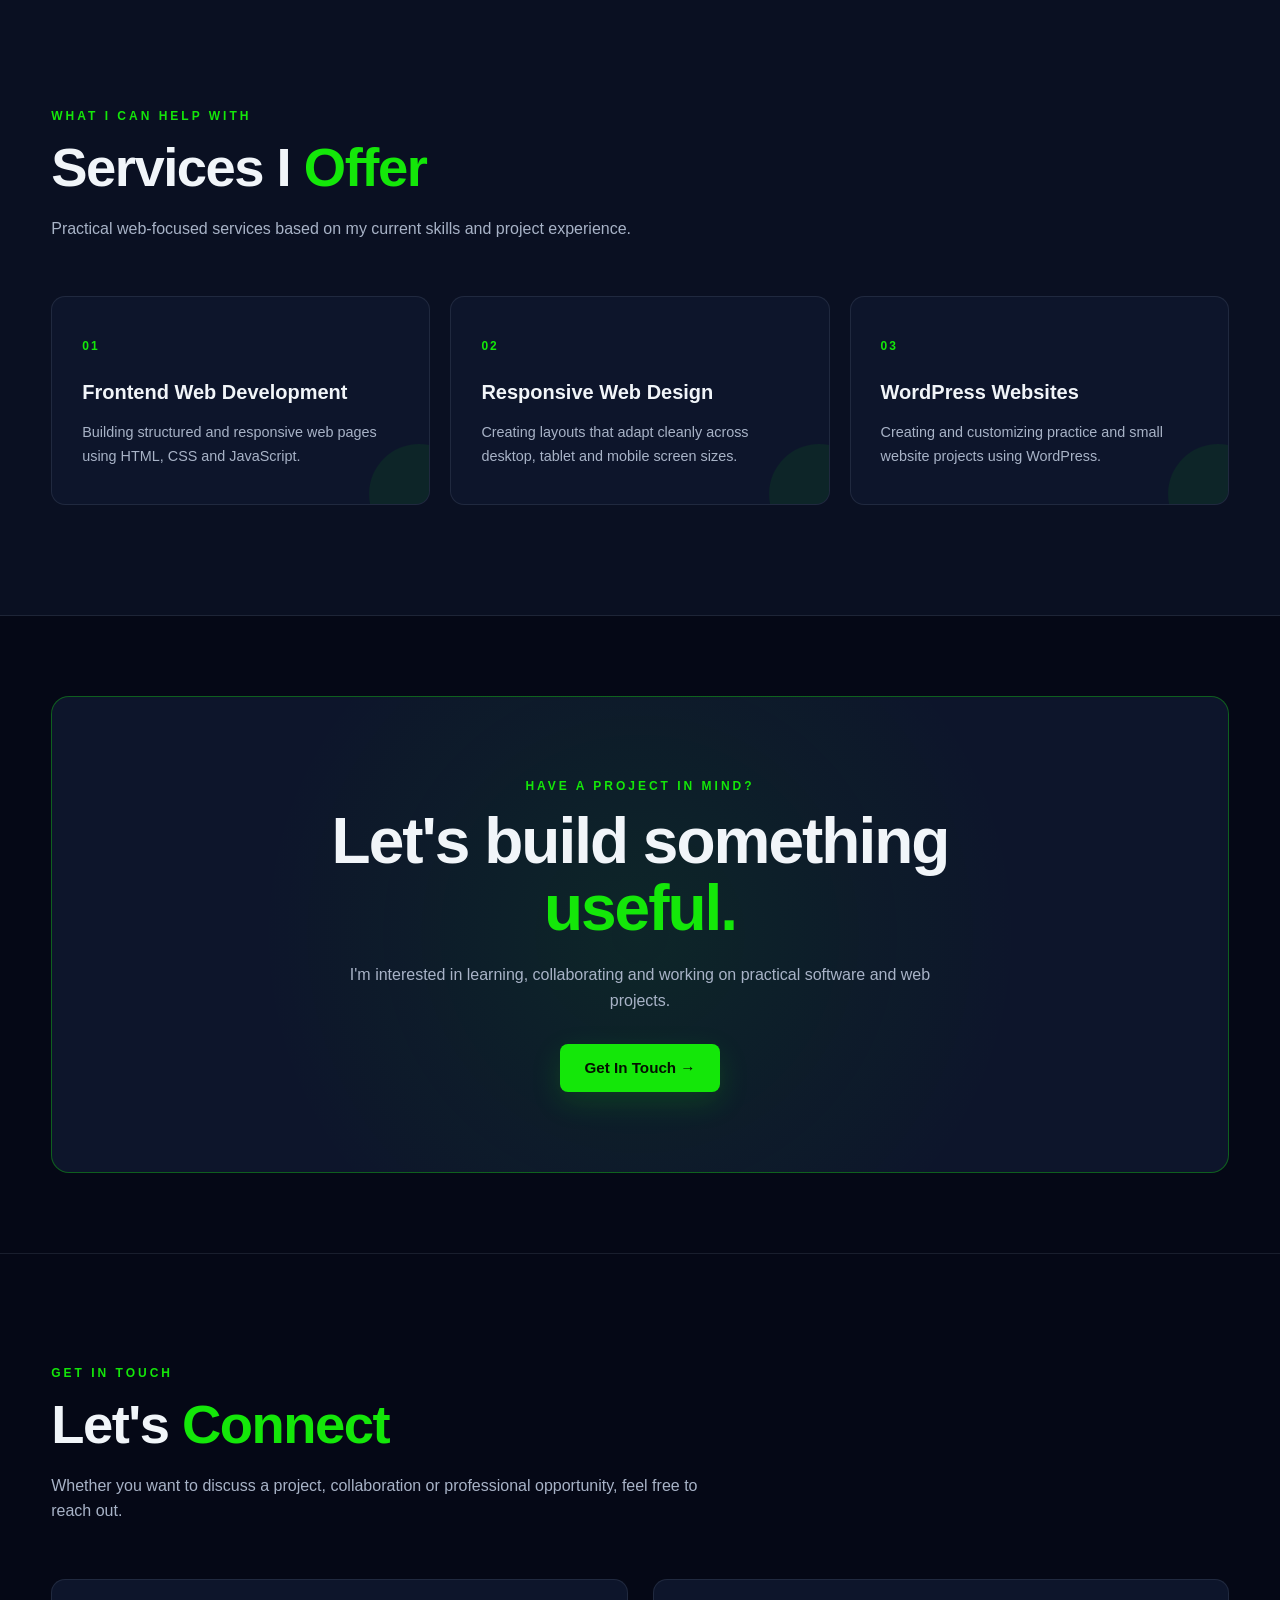
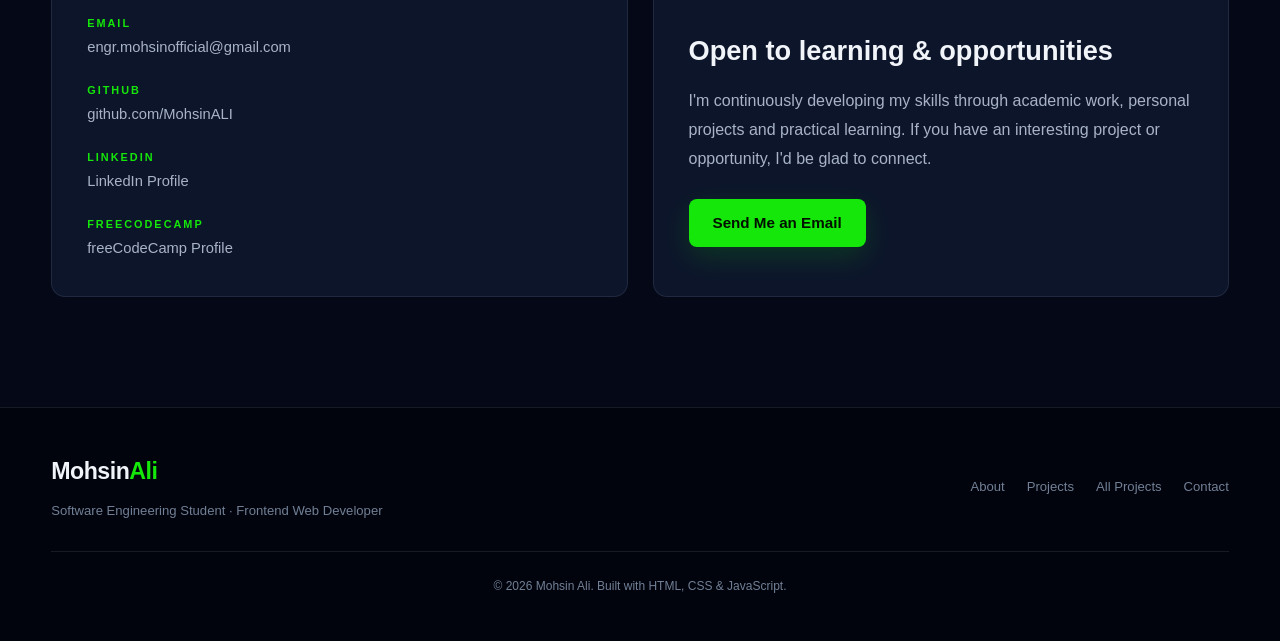
==== commit fe5c84f1: "images in html updated" ====
--- a/index.html
+++ b/index.html
@@ -134,7 +134,10 @@
             <div class="image-glow"></div>
 
             <div class="image-wrapper">
-              <img src="smilemohsin-removebg-preview.png" alt="Mohsin Ali" />
+              <img
+                src="assets/smilemohsin-removebg-preview.png"
+                alt="Mohsin Ali"
+              />
             </div>
 
             <div class="hero-badge">
@@ -290,7 +293,7 @@
             <!-- Project 0 -->
             <article class="project-card reveal">
               <div class="project-image">
-                <img src="EMS.png" alt="event management system" />
+                <img src="assets/EMS.png" alt="event management system" />
 
                 <div class="project-overlay">
                   <a
@@ -326,7 +329,7 @@
             <!-- Project 1 -->
             <article class="project-card reveal">
               <div class="project-image">
-                <img src="calculator.PNG" alt="calculator app" />
+                <img src="assets/calculator.PNG" alt="calculator app" />
 
                 <div class="project-overlay">
                   <a
@@ -359,7 +362,10 @@
             <!-- Project 2 -->
             <article class="project-card reveal">
               <div class="project-image">
-                <img src="l.PNG" alt="Personal portfolio website project" />
+                <img
+                  src="assets/l.PNG"
+                  alt="Personal portfolio website project"
+                />
 
                 <div class="project-overlay">
                   <a
@@ -393,7 +399,7 @@
             <!-- Project 3 -->
             <article class="project-card reveal">
               <div class="project-image">
-                <img src="23.PNG" alt="HTML and CSS practice projects" />
+                <img src="assets/23.PNG" alt="HTML and CSS practice projects" />
 
                 <div class="project-overlay">
                   <a
@@ -428,7 +434,7 @@
             <article class="project-card reveal">
               <div class="project-image">
                 <img
-                  src="b.PNG"
+                  src="assets/b.PNG"
                   alt="freeCodeCamp responsive web design projects"
                 />
 
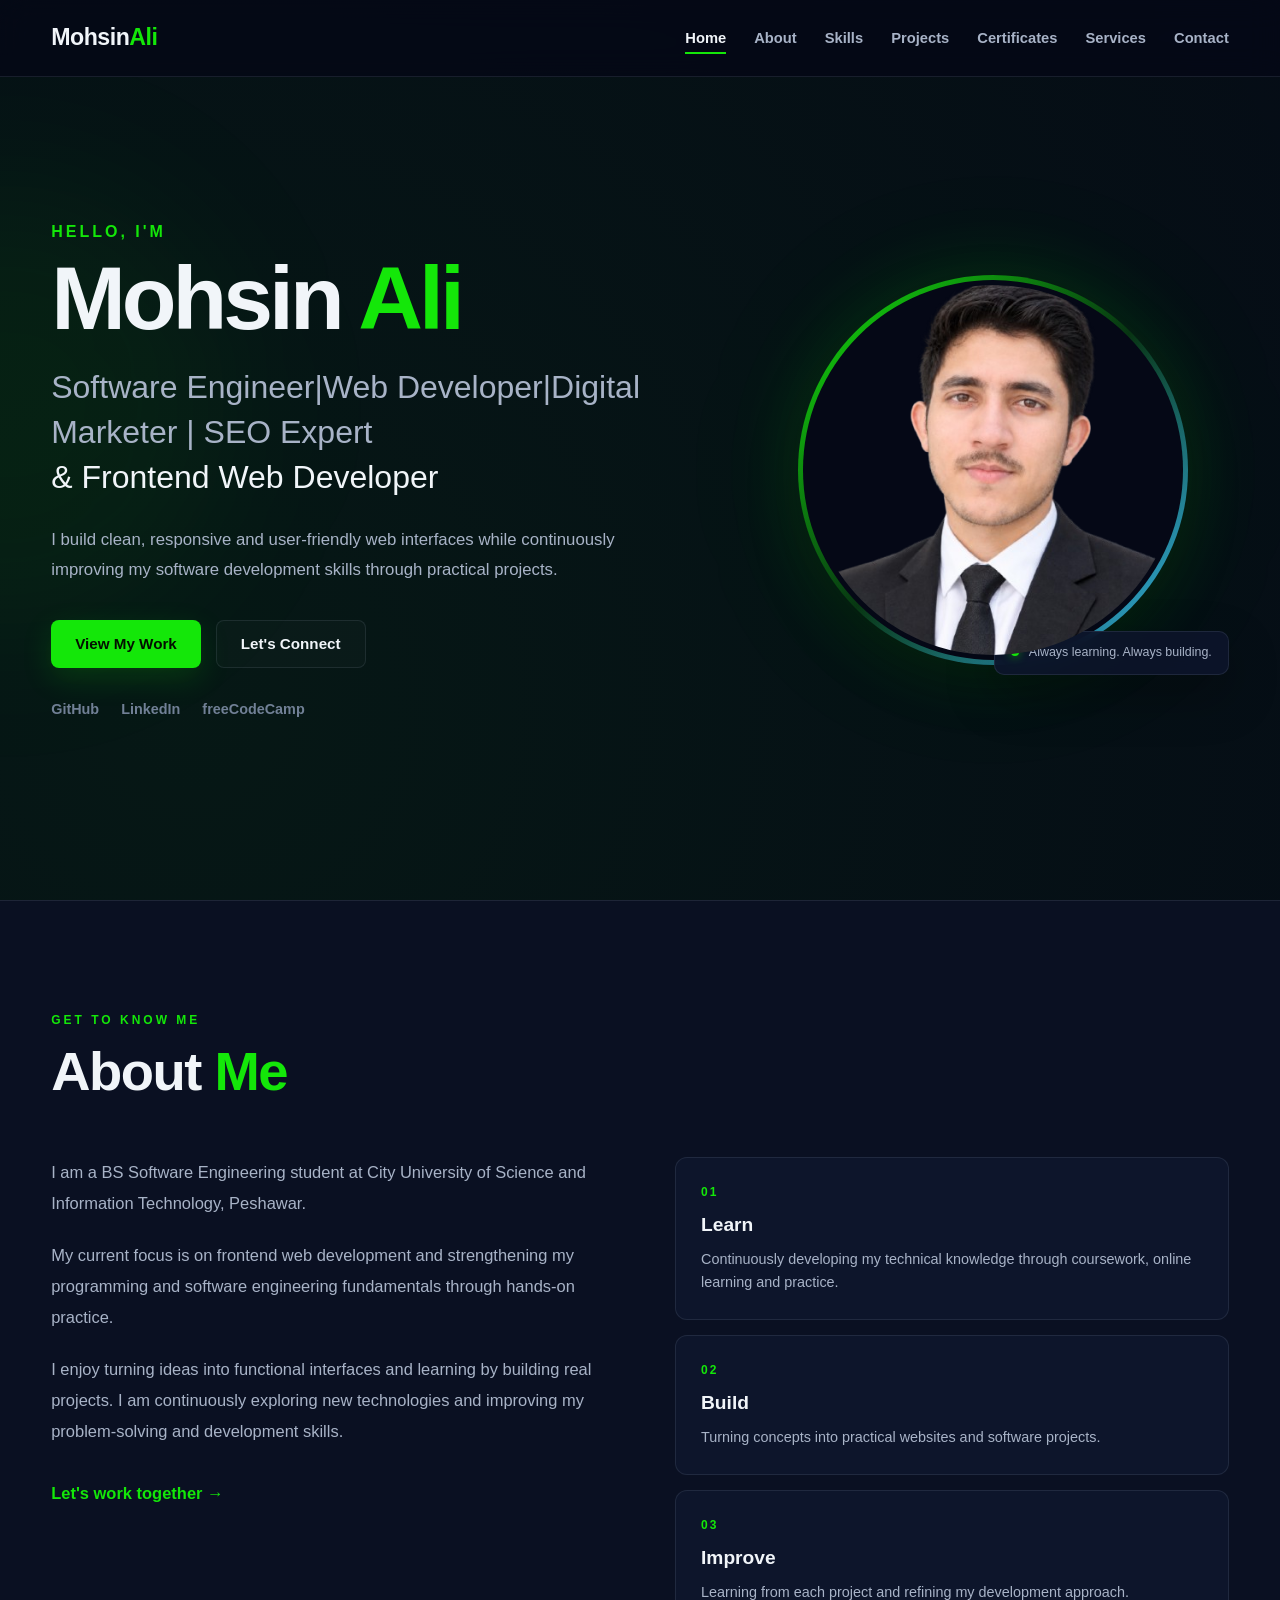
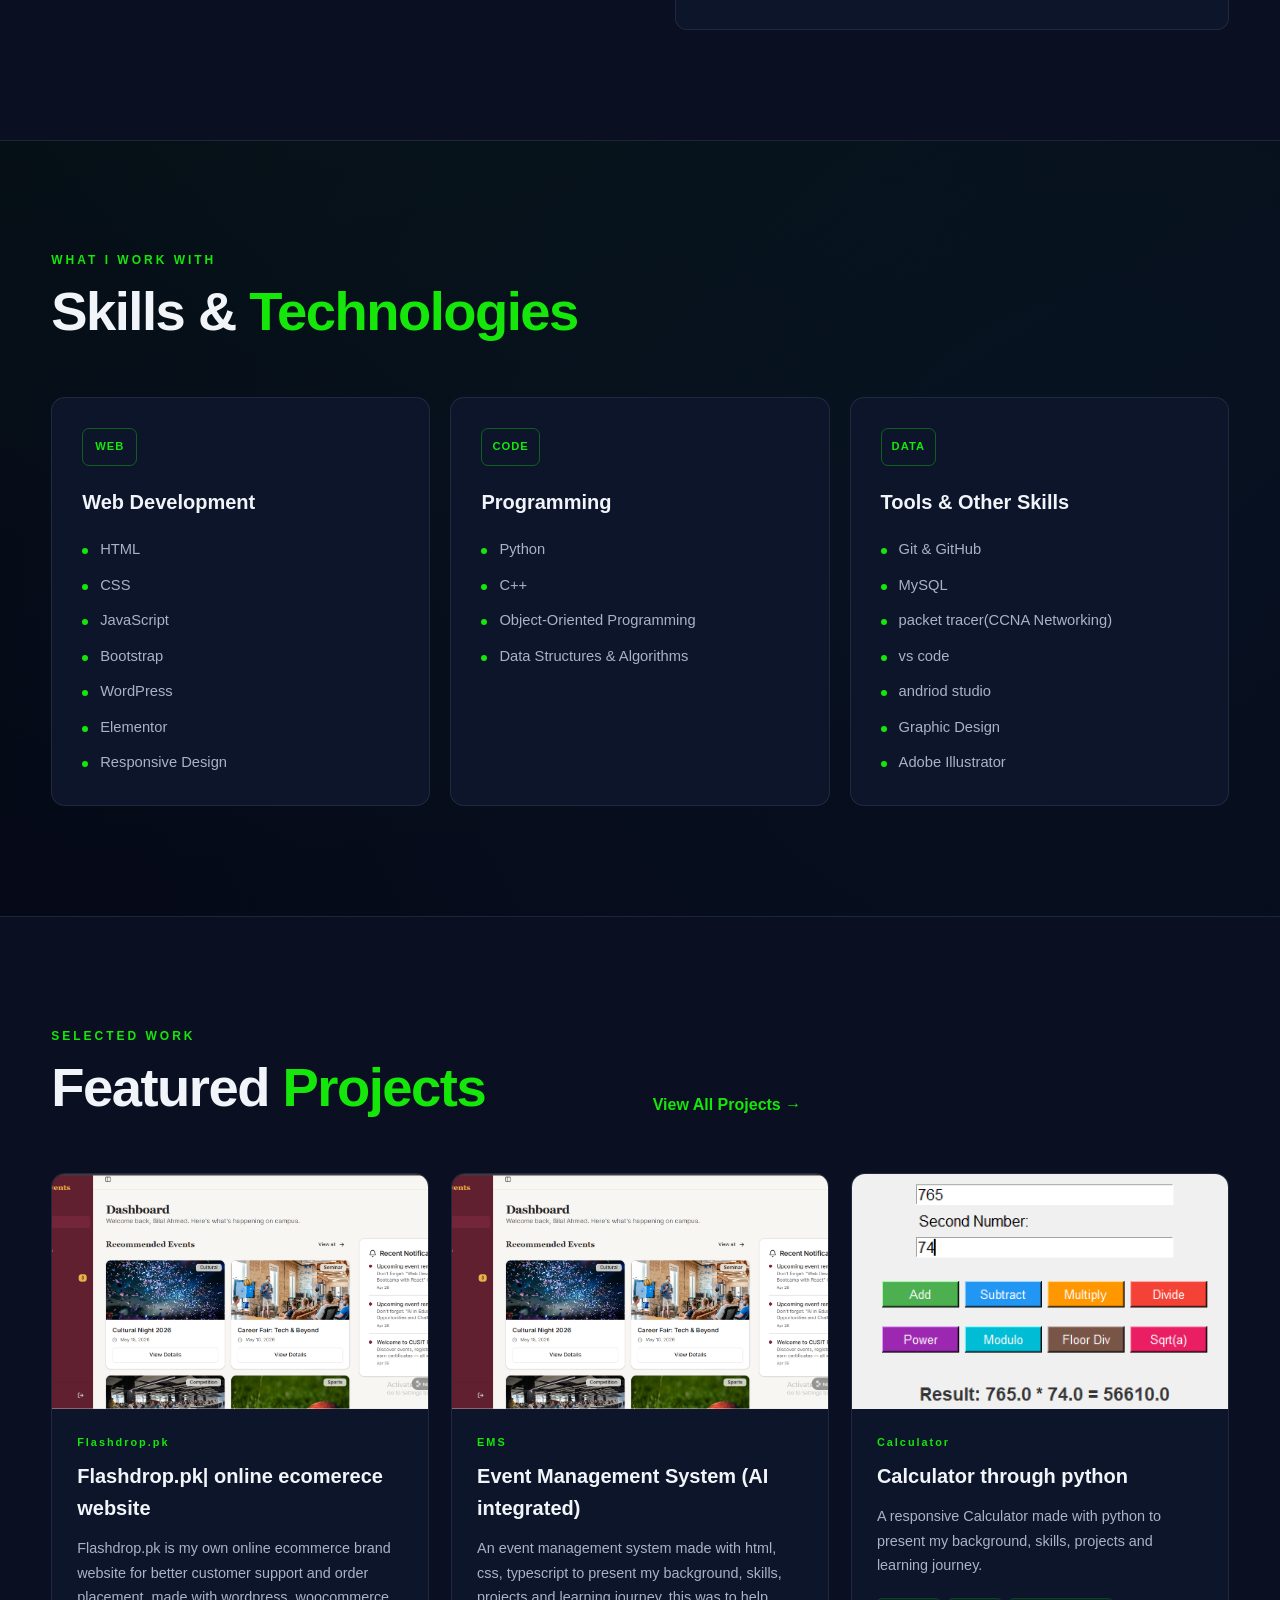
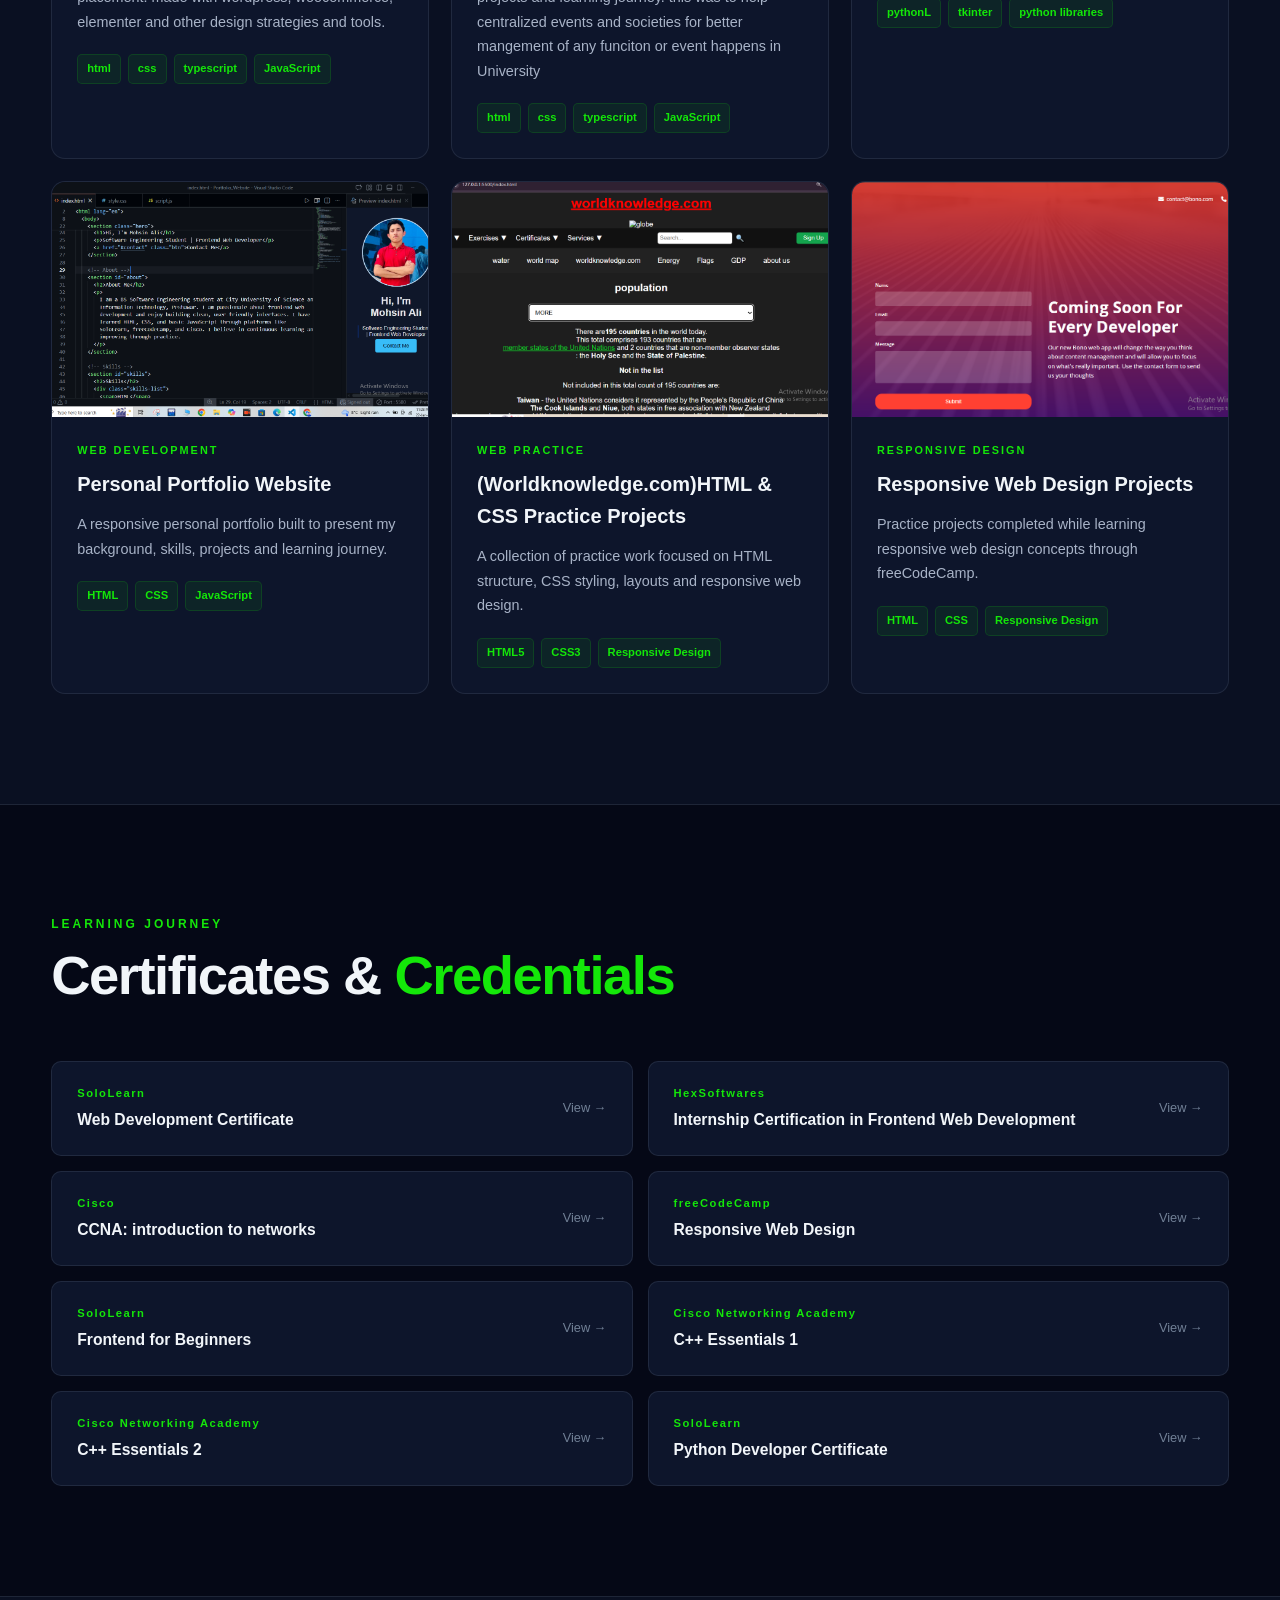
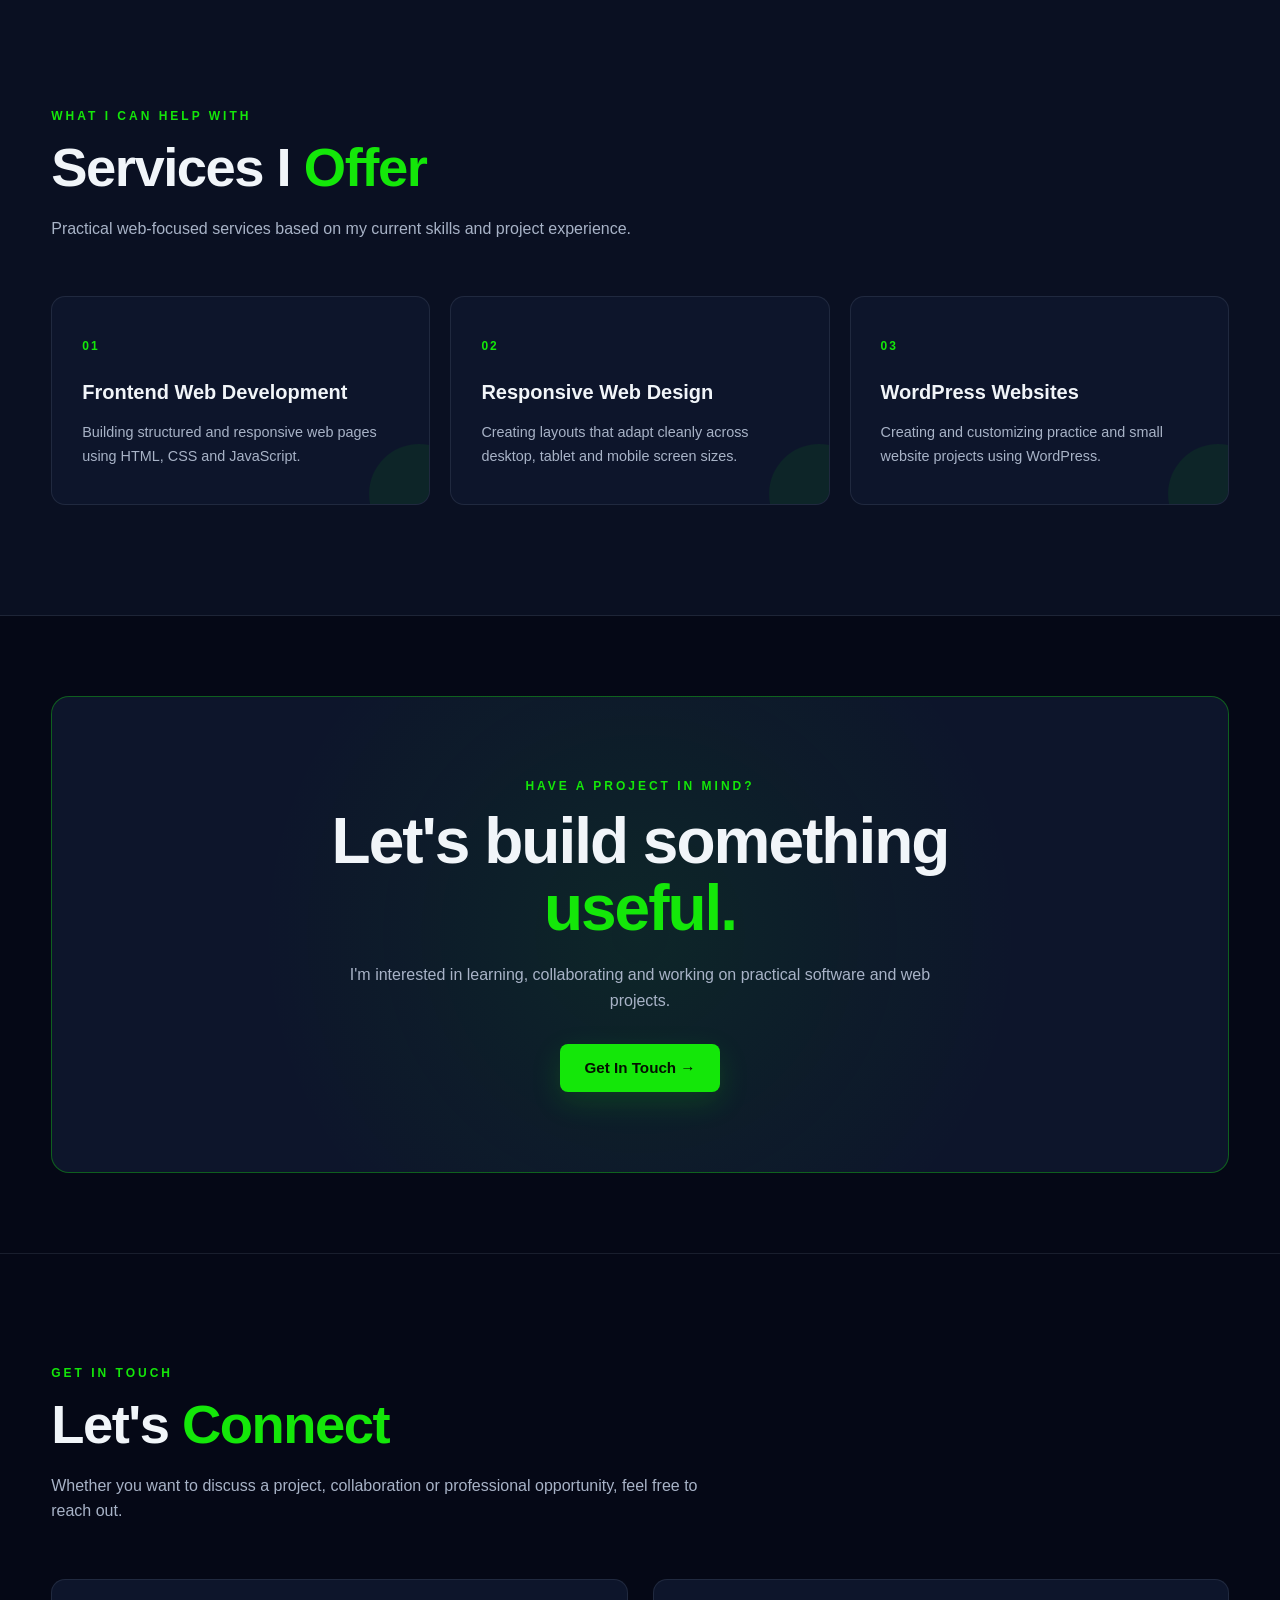
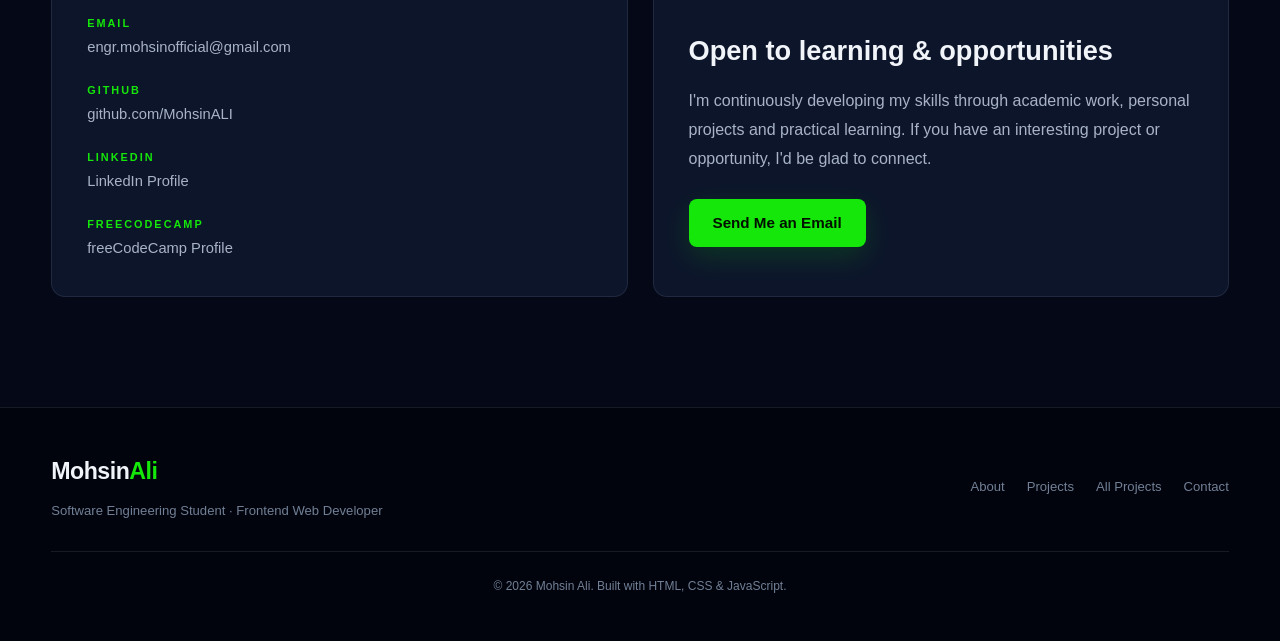
==== commit d27210ac: "porject fleashdrop.pk added" ====
--- a/index.html
+++ b/index.html
@@ -296,6 +296,43 @@
                 <img src="assets/EMS.png" alt="event management system" />
 
                 <div class="project-overlay">
+                  <!-- project one -->
+                  <a
+                    href="https://github.com/MohsinALI992"
+                    target="_blank"
+                    rel="noopener noreferrer"
+                  >
+                    GitHub →
+                  </a>
+                </div>
+              </div>
+
+              <div class="project-content">
+                <p class="project-type">Flashdrop.pk</p>
+
+                <h3>Flashdrop.pk| online ecomerece website</h3>
+
+                <p>
+                  Flashdrop.pk is my own online ecommerce brand website for
+                  better customer support and order placement. made with
+                  wordpress, woocommerce, elementer and other design strategies
+                  and tools.
+                </p>
+
+                <div class="project-tags">
+                  <span>html</span>
+                  <span>css</span>
+                  <span>typescript</span>
+                  <span>JavaScript</span>
+                </div>
+              </div>
+            </article>
+            <!-- Project 0 -->
+            <article class="project-card reveal">
+              <div class="project-image">
+                <img src="assets/EMS.png" alt="event management system" />
+
+                <div class="project-overlay">
                   <a
                     href="https://github.com/MohsinALI992"
                     target="_blank"
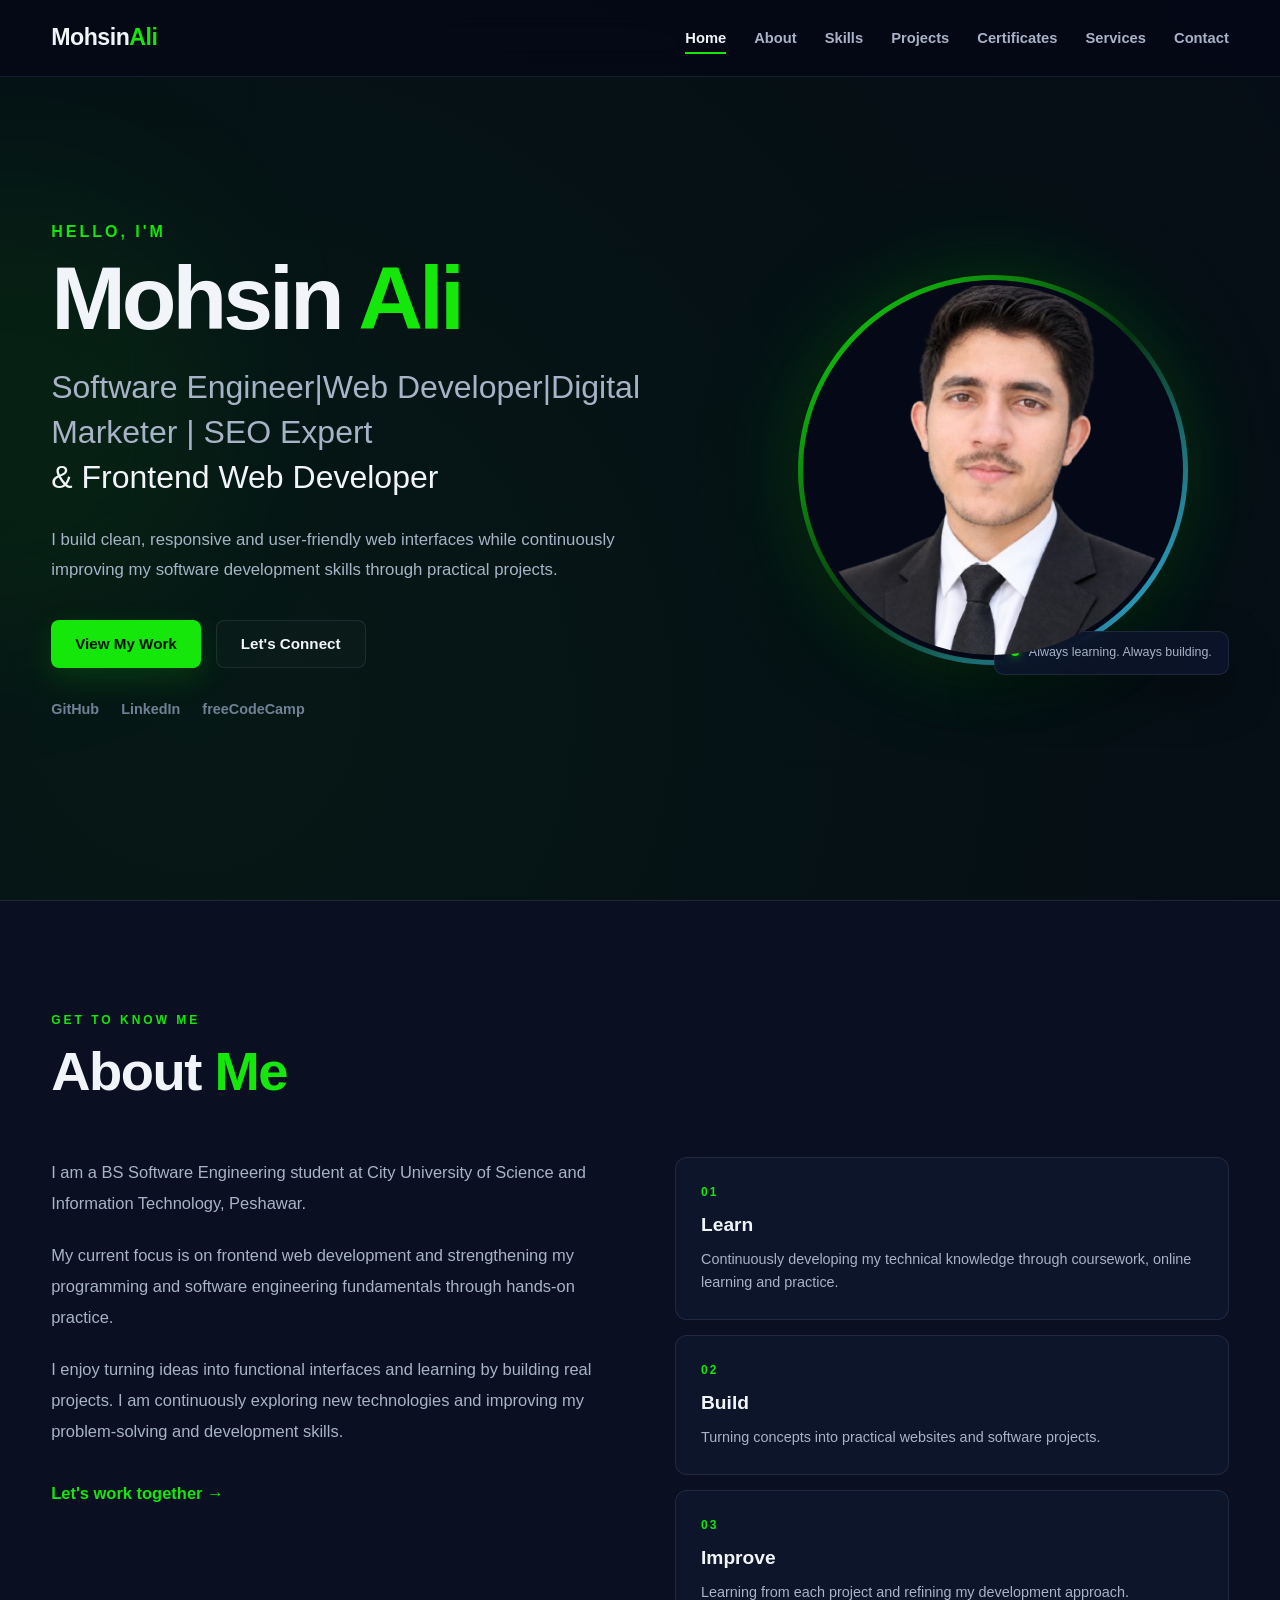
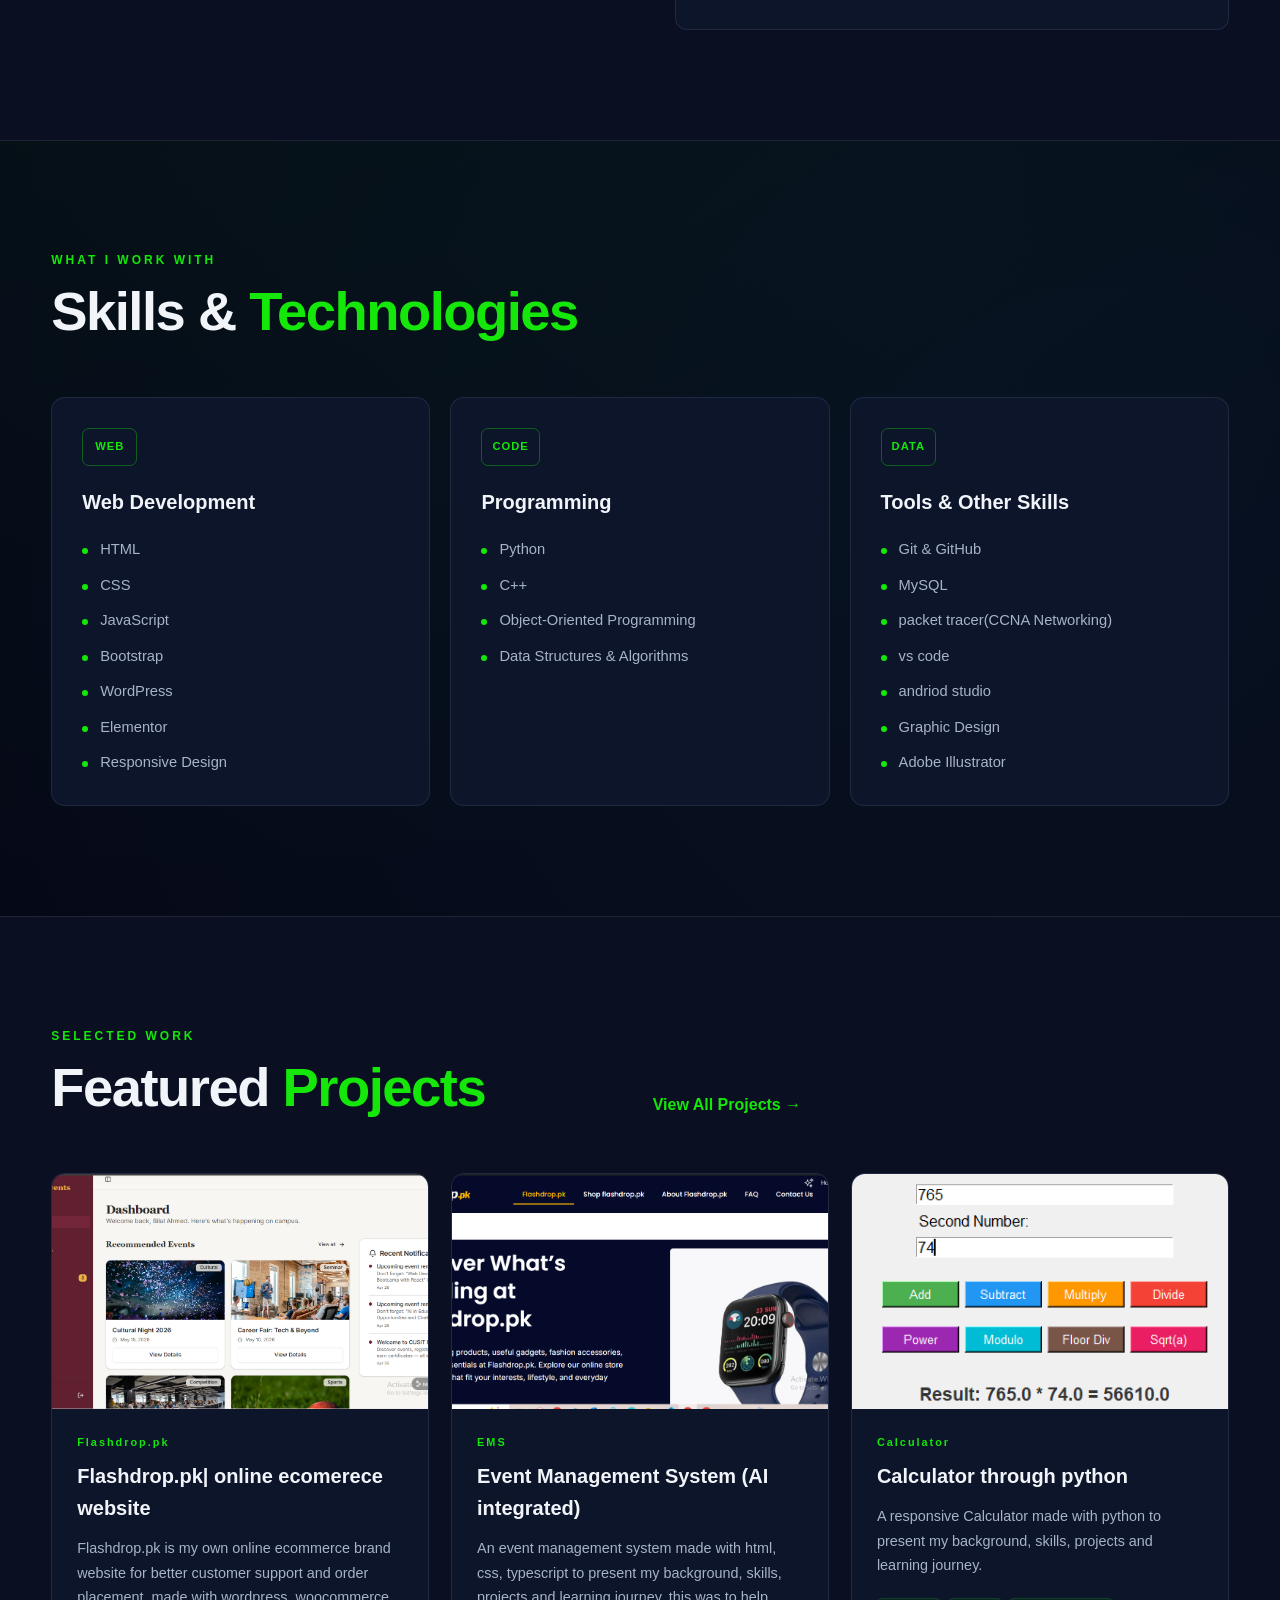
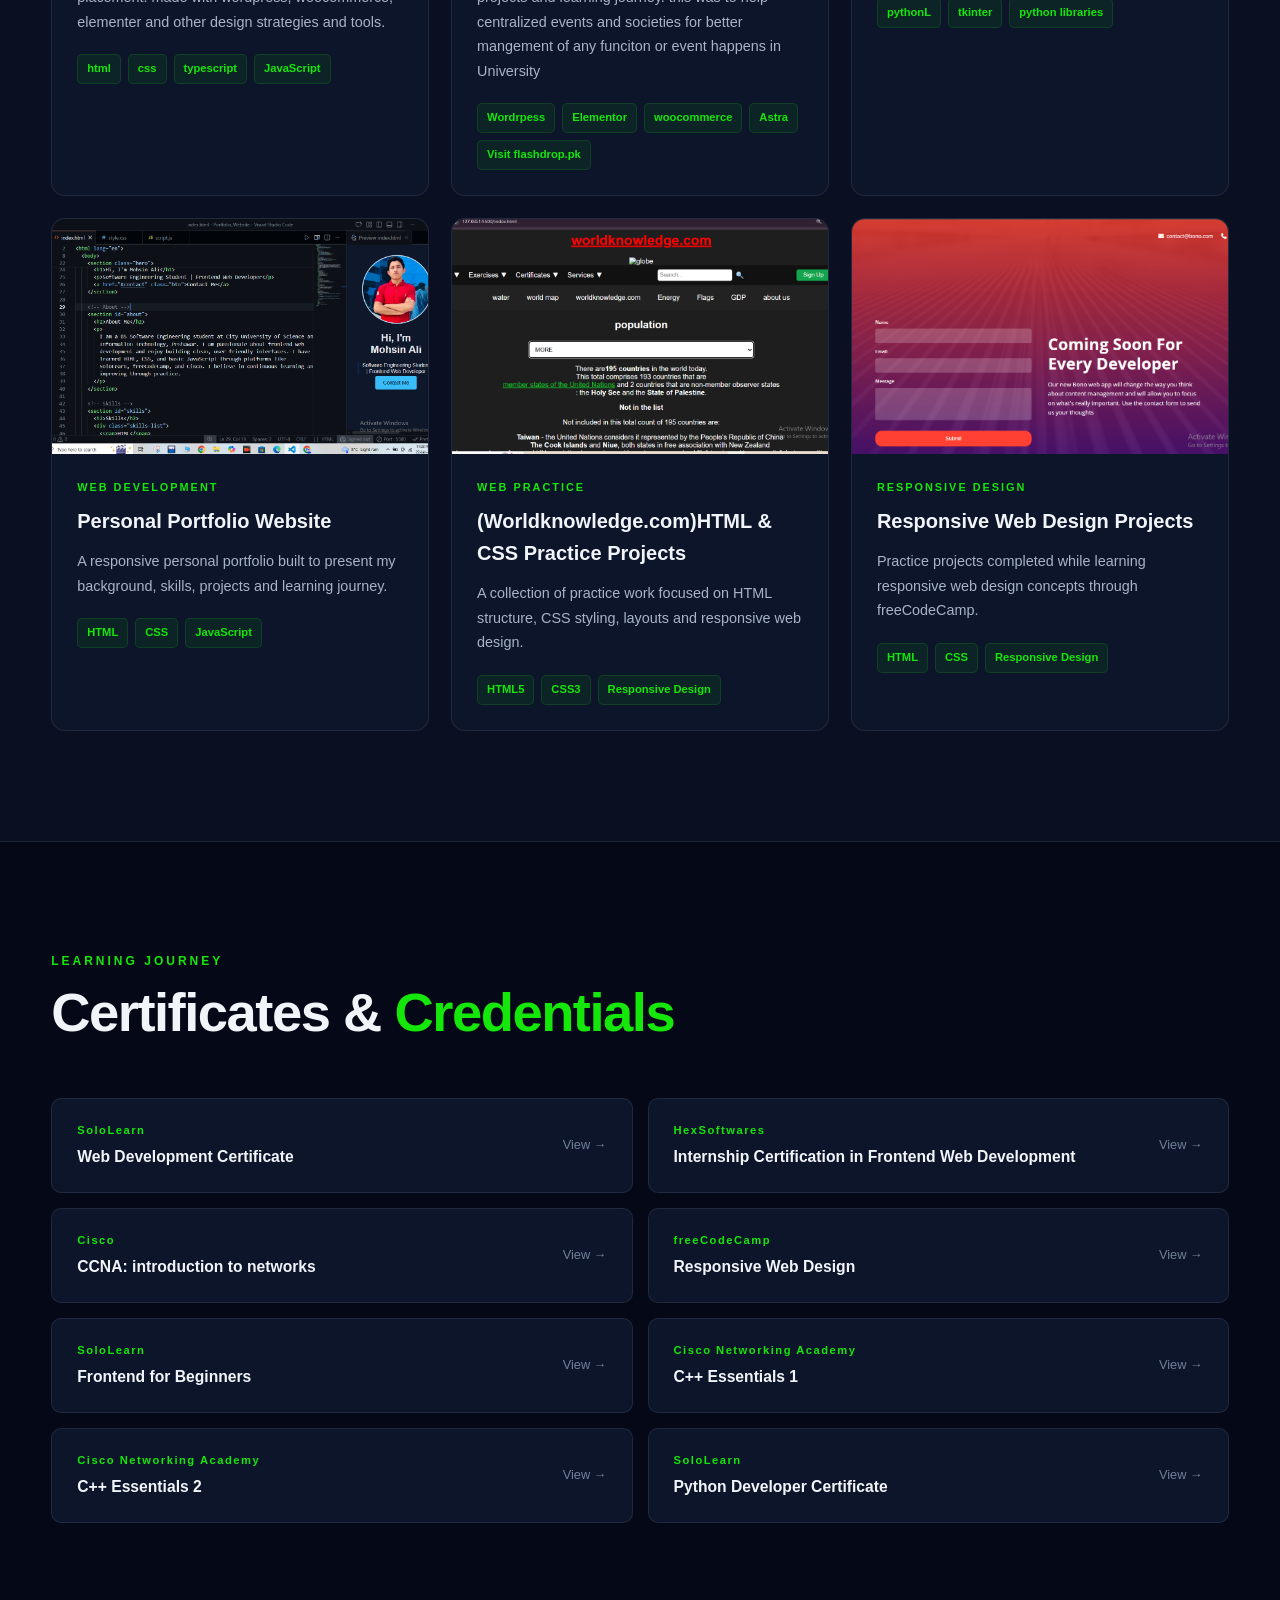
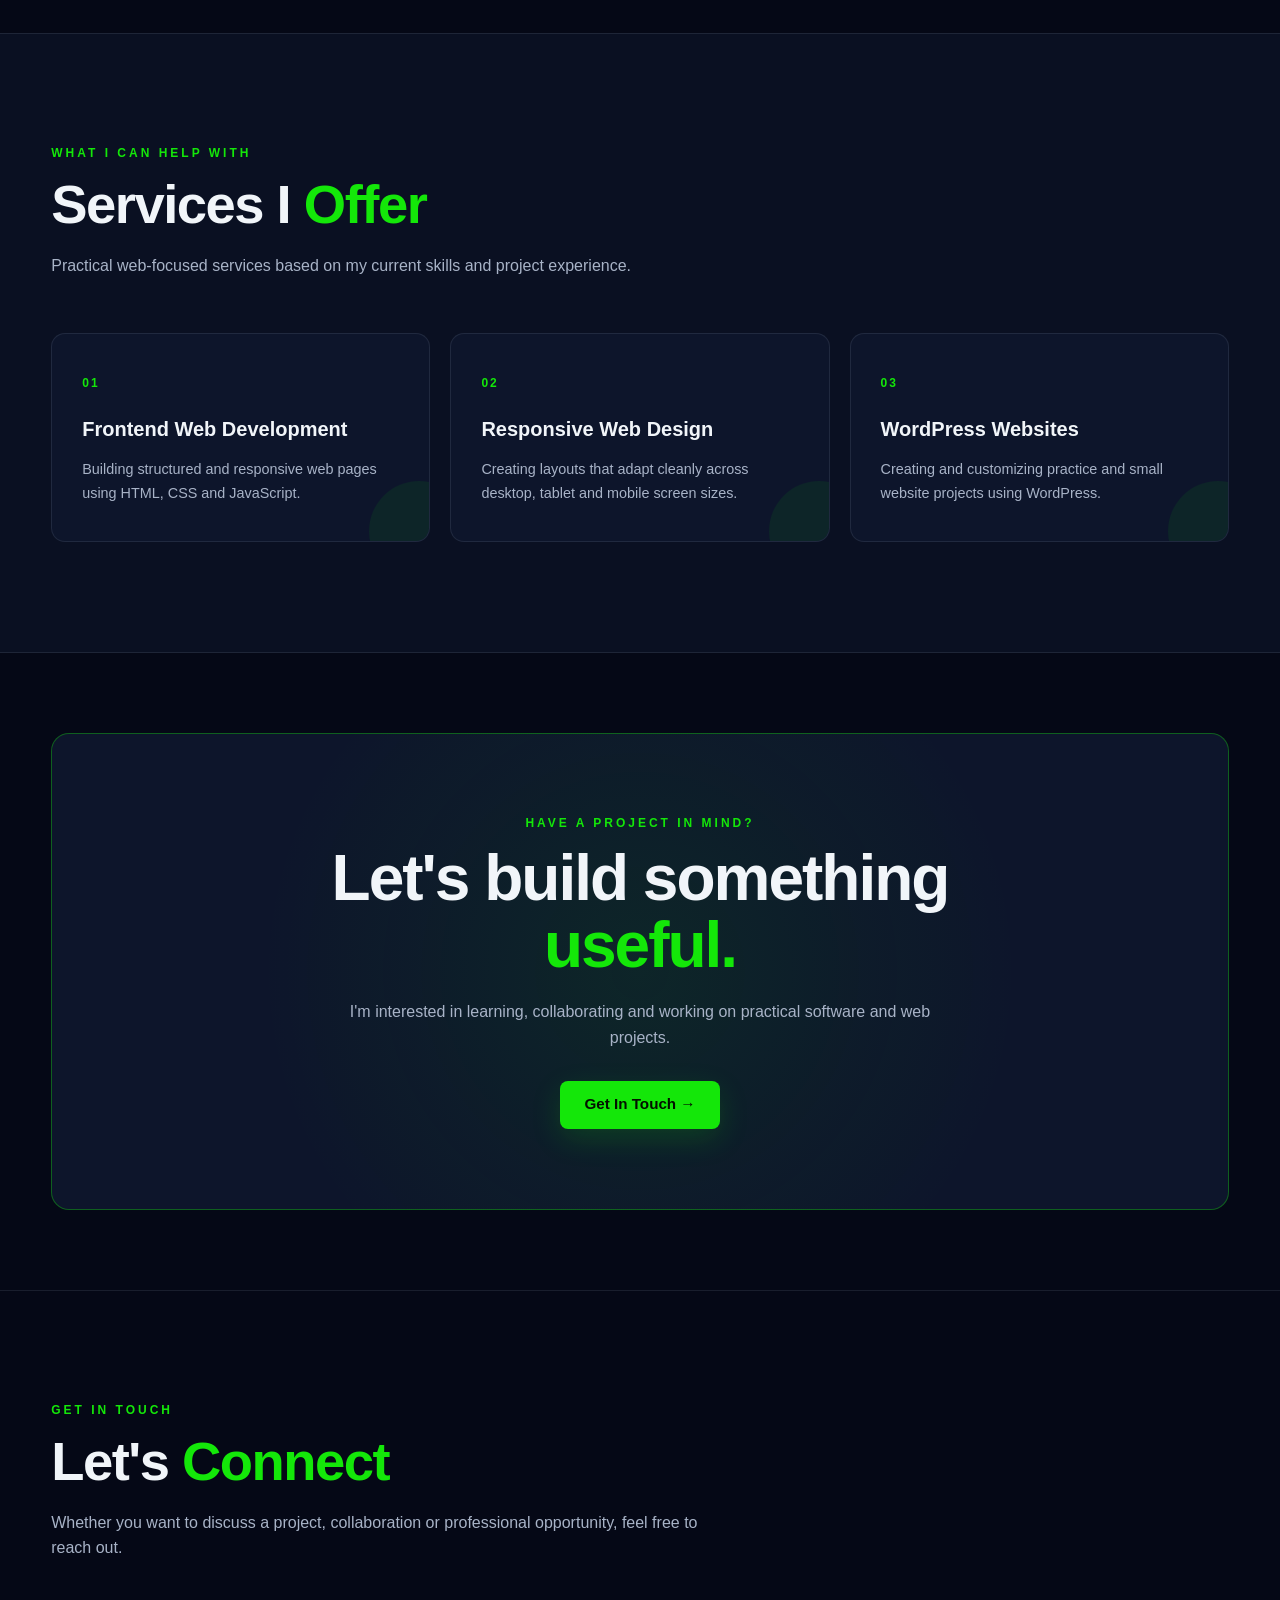
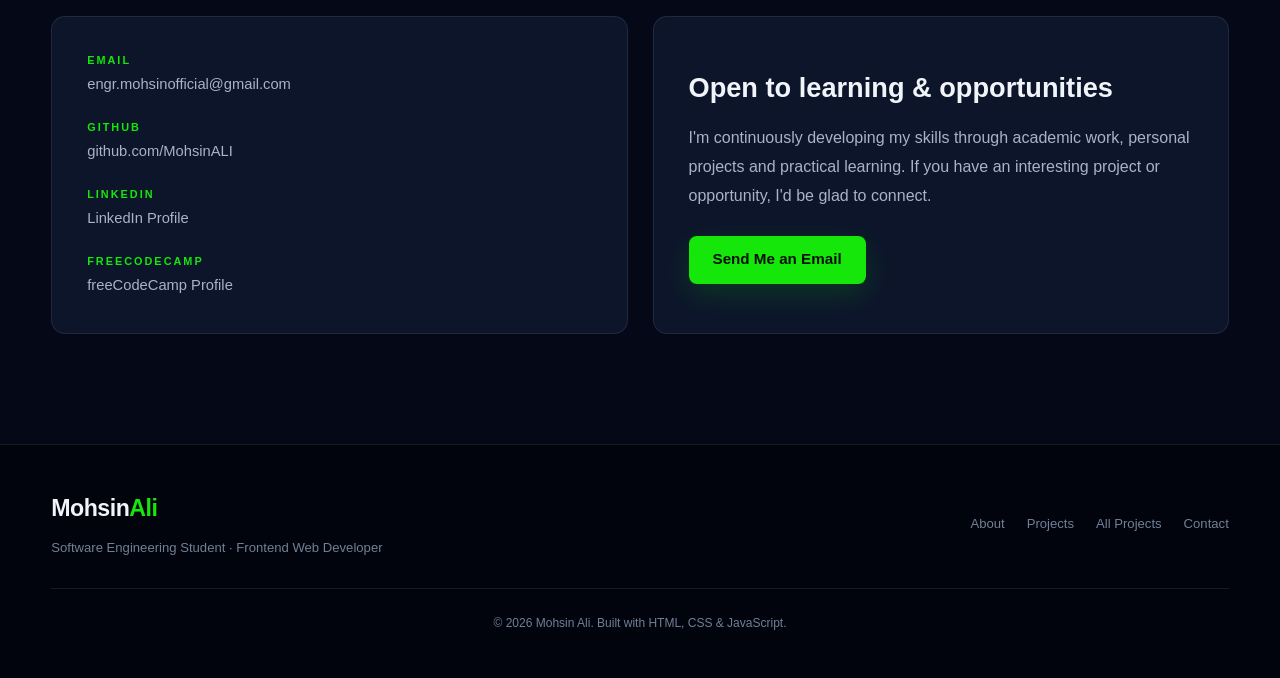
==== commit e4a58812: "porject updated" ====
--- a/index.html
+++ b/index.html
@@ -330,7 +330,10 @@
             <!-- Project 0 -->
             <article class="project-card reveal">
               <div class="project-image">
-                <img src="assets/EMS.png" alt="event management system" />
+                <img
+                  src="assets/flashdrop.pk.PNG"
+                  alt="Flashdrop.pk home page"
+                />
 
                 <div class="project-overlay">
                   <a
@@ -356,10 +359,15 @@
                 </p>
 
                 <div class="project-tags">
-                  <span>html</span>
-                  <span>css</span>
-                  <span>typescript</span>
-                  <span>JavaScript</span>
+                  <span>Wordrpess</span>
+                  <span>Elementor</span>
+                  <span>woocommerce</span>
+                  <span>Astra</span>
+                  <span
+                    ><a href="https://www.flashdropdotpk.wuaze.com"
+                      >Visit flashdrop.pk</a
+                    ></span
+                  >
                 </div>
               </div>
             </article>
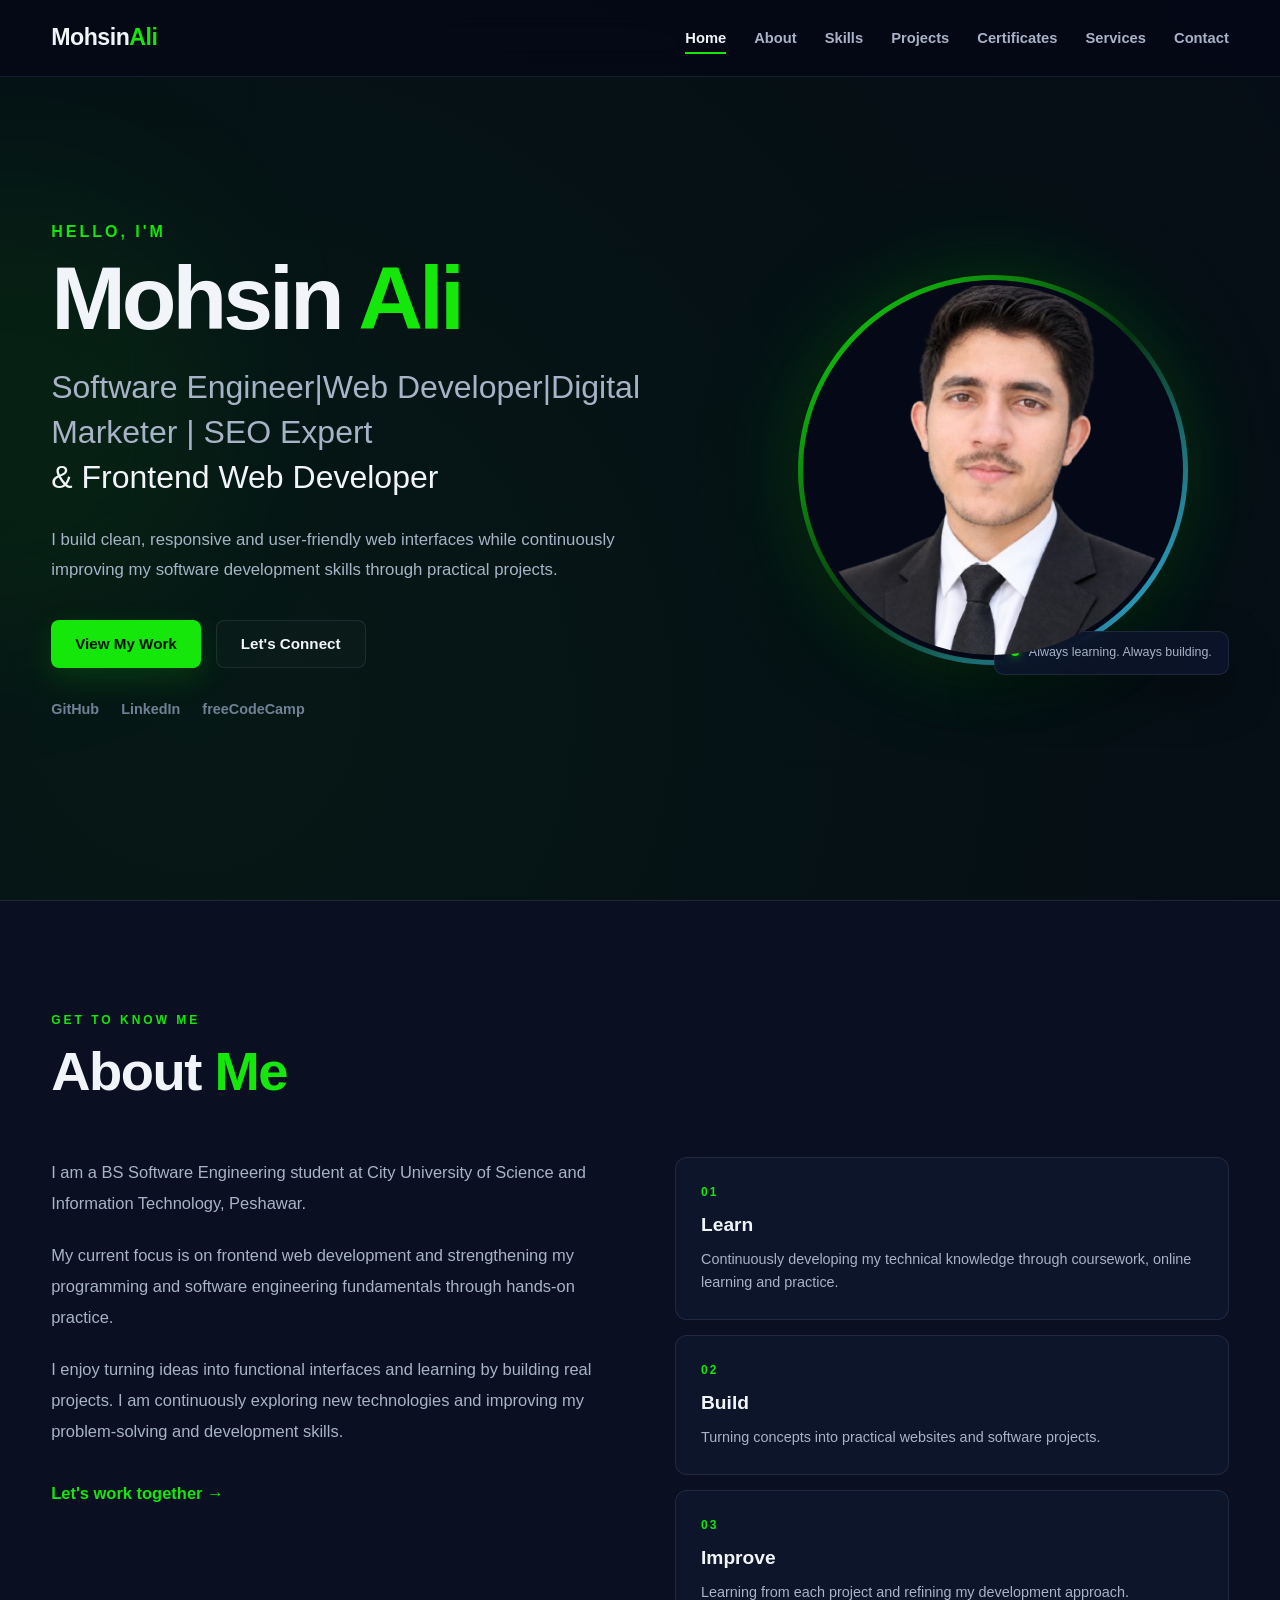
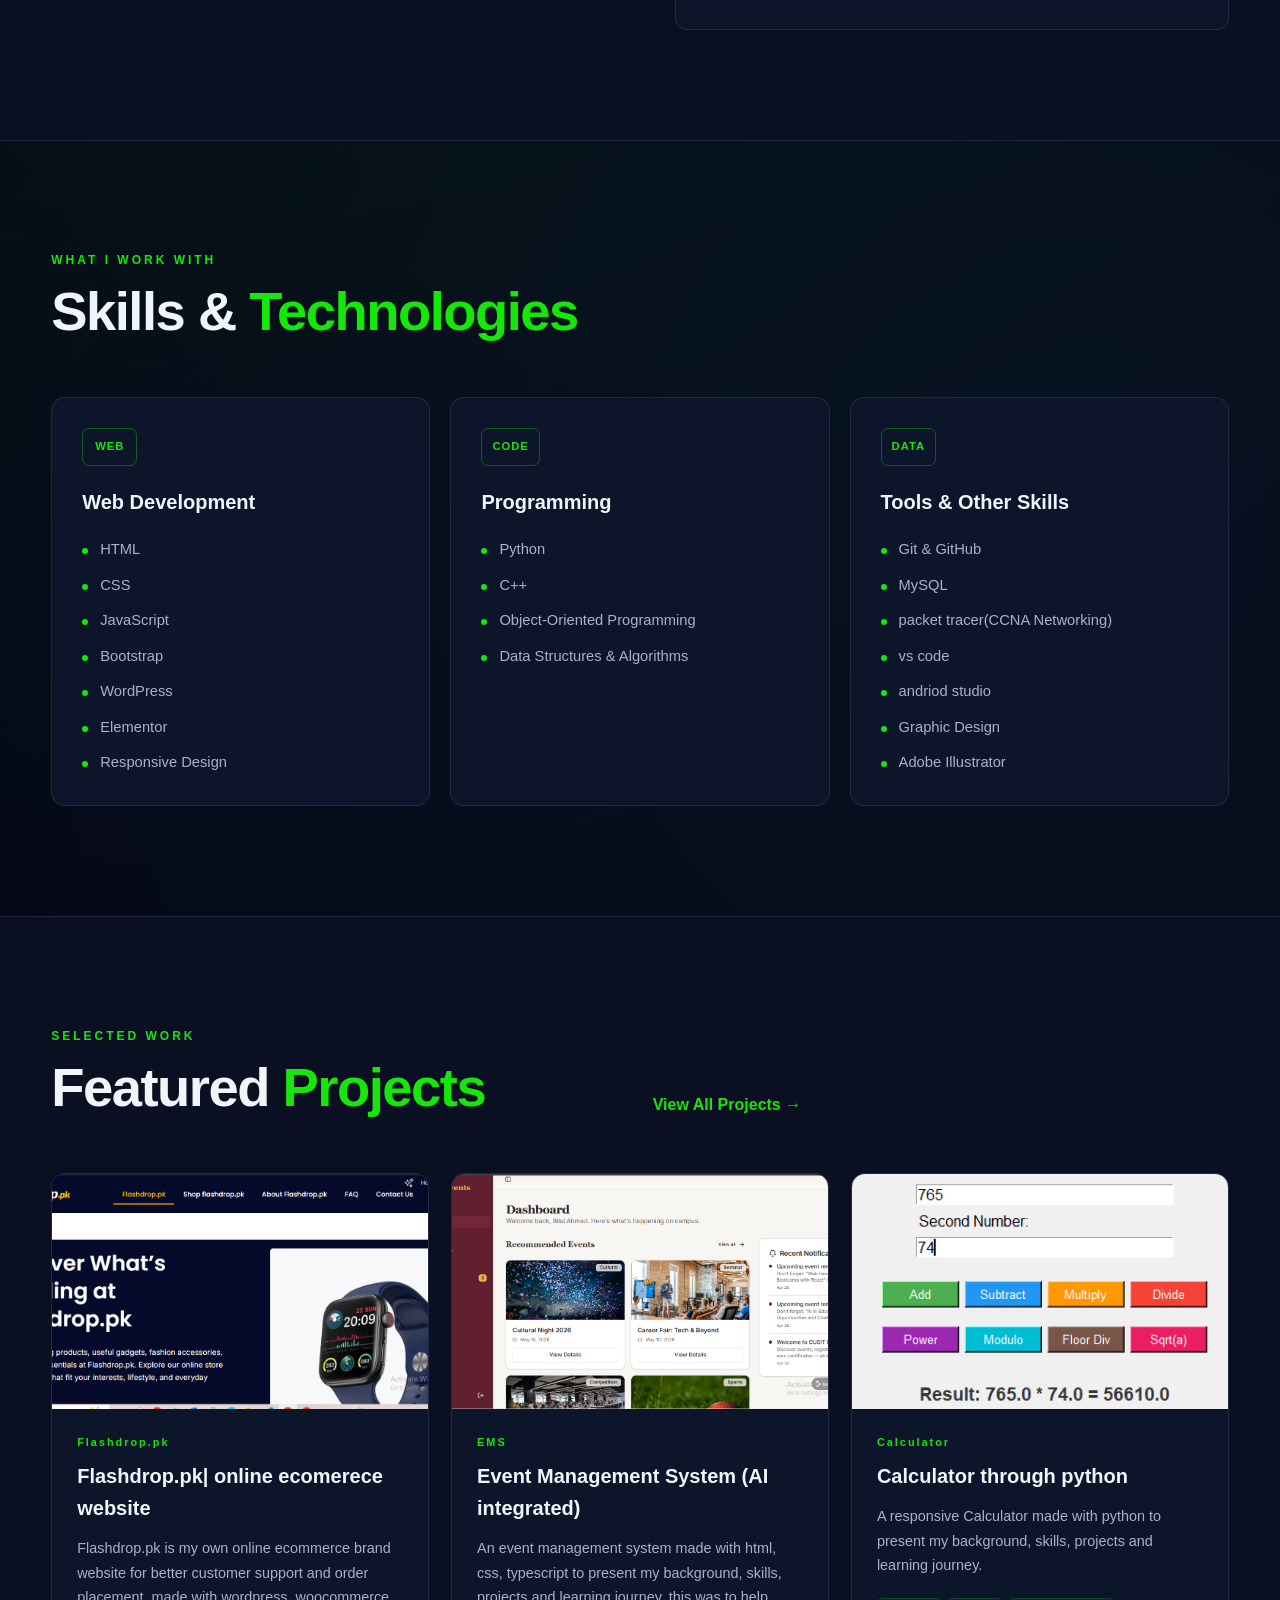
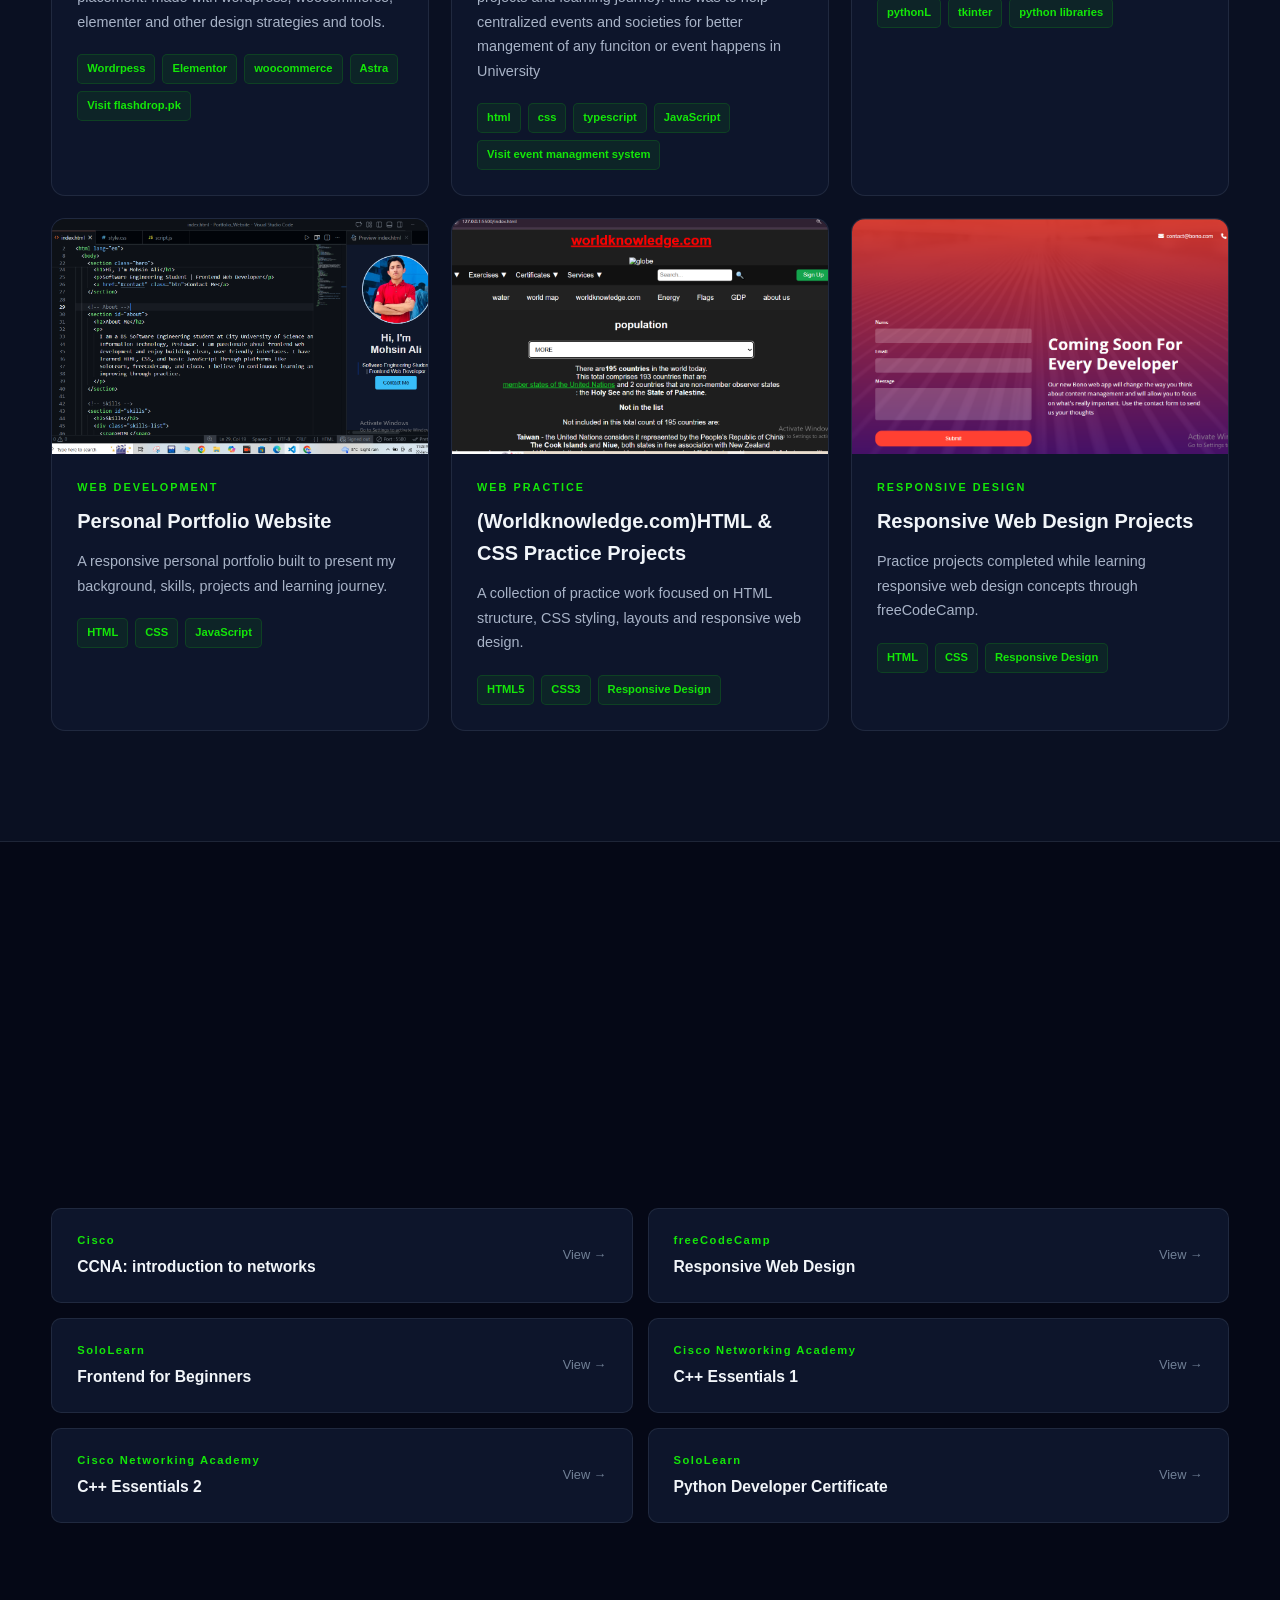
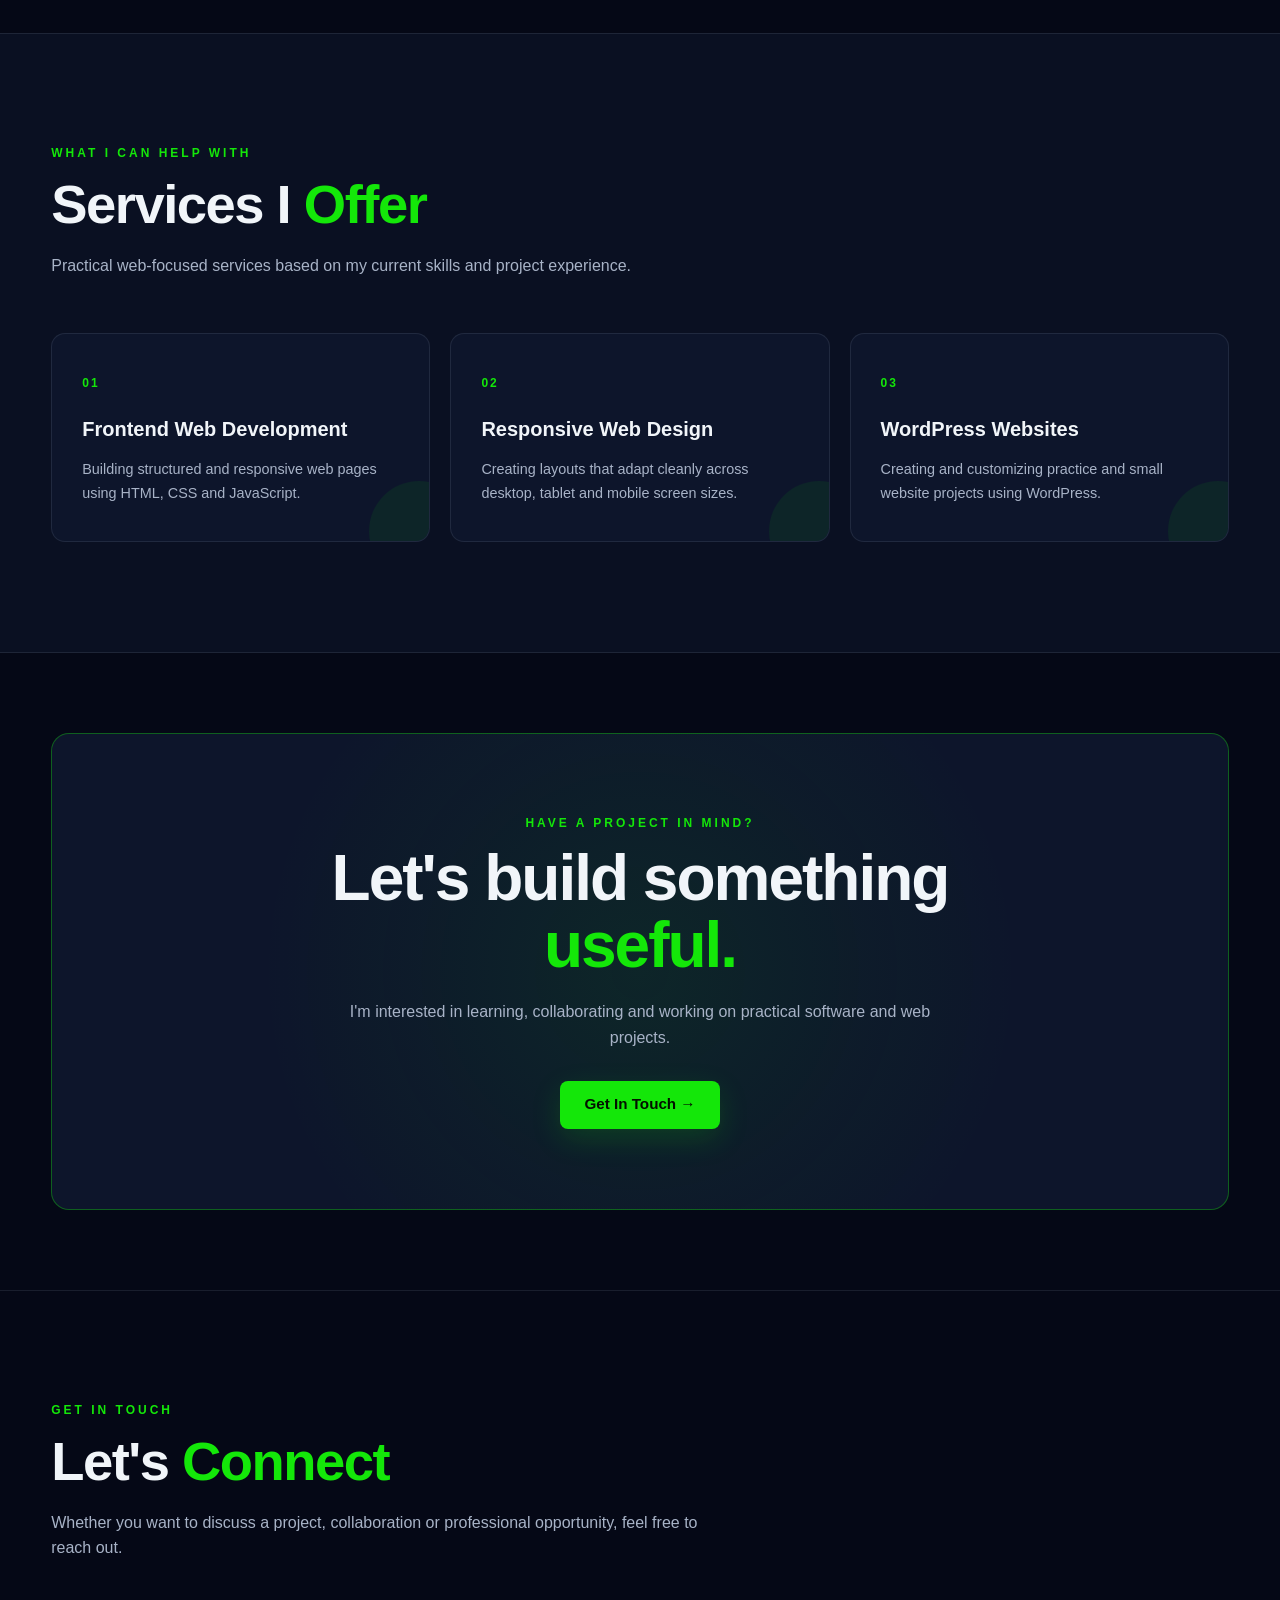
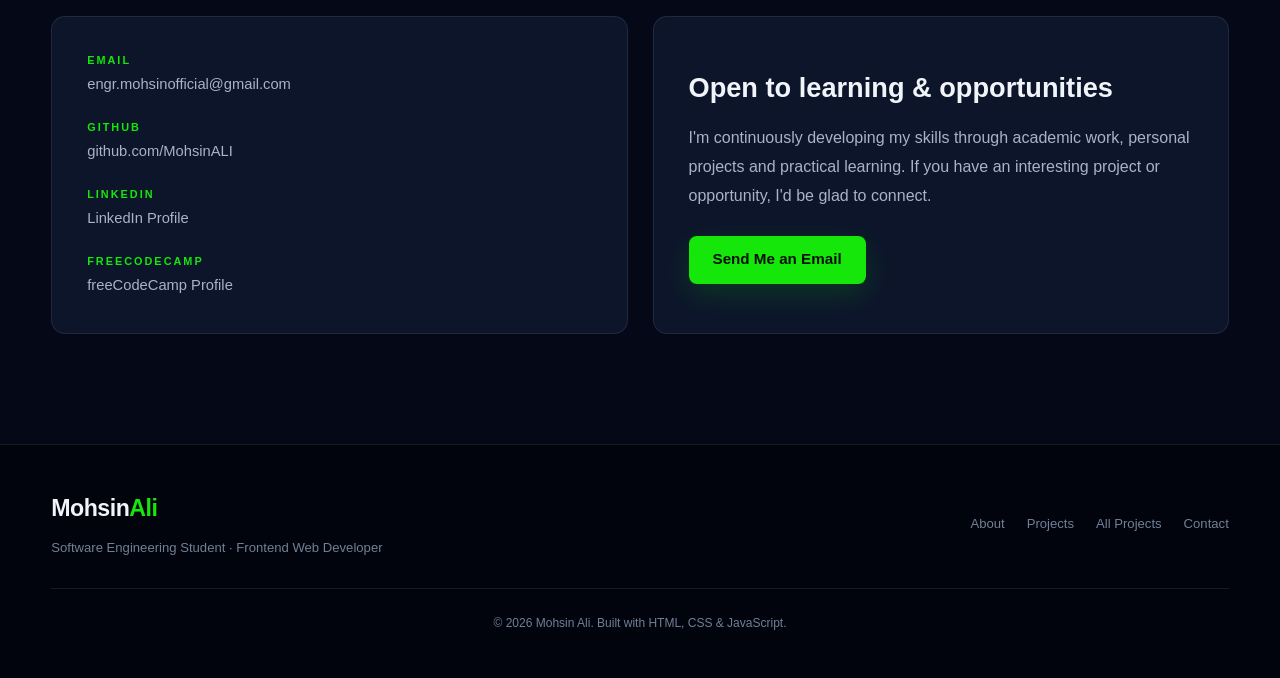
==== commit 83a15383: "project flashdrop.pk updated" ====
--- a/index.html
+++ b/index.html
@@ -293,7 +293,10 @@
             <!-- Project 0 -->
             <article class="project-card reveal">
               <div class="project-image">
-                <img src="assets/EMS.png" alt="event management system" />
+                <img
+                  src="assets/flashdrop.pk.PNG"
+                  alt="flashdrop.pk home page"
+                />
 
                 <div class="project-overlay">
                   <!-- project one -->
@@ -317,45 +320,6 @@
                   better customer support and order placement. made with
                   wordpress, woocommerce, elementer and other design strategies
                   and tools.
-                </p>
-
-                <div class="project-tags">
-                  <span>html</span>
-                  <span>css</span>
-                  <span>typescript</span>
-                  <span>JavaScript</span>
-                </div>
-              </div>
-            </article>
-            <!-- Project 0 -->
-            <article class="project-card reveal">
-              <div class="project-image">
-                <img
-                  src="assets/flashdrop.pk.PNG"
-                  alt="Flashdrop.pk home page"
-                />
-
-                <div class="project-overlay">
-                  <a
-                    href="https://github.com/MohsinALI992"
-                    target="_blank"
-                    rel="noopener noreferrer"
-                  >
-                    GitHub →
-                  </a>
-                </div>
-              </div>
-
-              <div class="project-content">
-                <p class="project-type">EMS</p>
-
-                <h3>Event Management System (AI integrated)</h3>
-
-                <p>
-                  An event management system made with html, css, typescript to
-                  present my background, skills, projects and learning journey.
-                  this was to help centralized events and societies for better
-                  mangement of any funciton or event happens in University
                 </p>
 
                 <div class="project-tags">
@@ -371,6 +335,47 @@
                 </div>
               </div>
             </article>
+            <!-- Project 0 -->
+            <article class="project-card reveal">
+              <div class="project-image">
+                <img src="assets/EMS.png" alt="event mangementsystem" />
+
+                <div class="project-overlay">
+                  <a
+                    href="https://github.com/MohsinALI992"
+                    target="_blank"
+                    rel="noopener noreferrer"
+                  >
+                    GitHub →
+                  </a>
+                </div>
+              </div>
+
+              <div class="project-content">
+                <p class="project-type">EMS</p>
+
+                <h3>Event Management System (AI integrated)</h3>
+
+                <p>
+                  An event management system made with html, css, typescript to
+                  present my background, skills, projects and learning journey.
+                  this was to help centralized events and societies for better
+                  mangement of any funciton or event happens in University
+                </p>
+
+                <div class="project-tags">
+                  <span>html</span>
+                  <span>css</span>
+                  <span>typescript</span>
+                  <span>JavaScript</span>
+                  <span
+                    ><a href="https://event-hub--softwareengrma.replit.app/"
+                      >Visit event managment system</a
+                    ></span
+                  >
+                </div>
+              </div>
+            </article>
             <!-- Project 1 -->
             <article class="project-card reveal">
               <div class="project-image">
